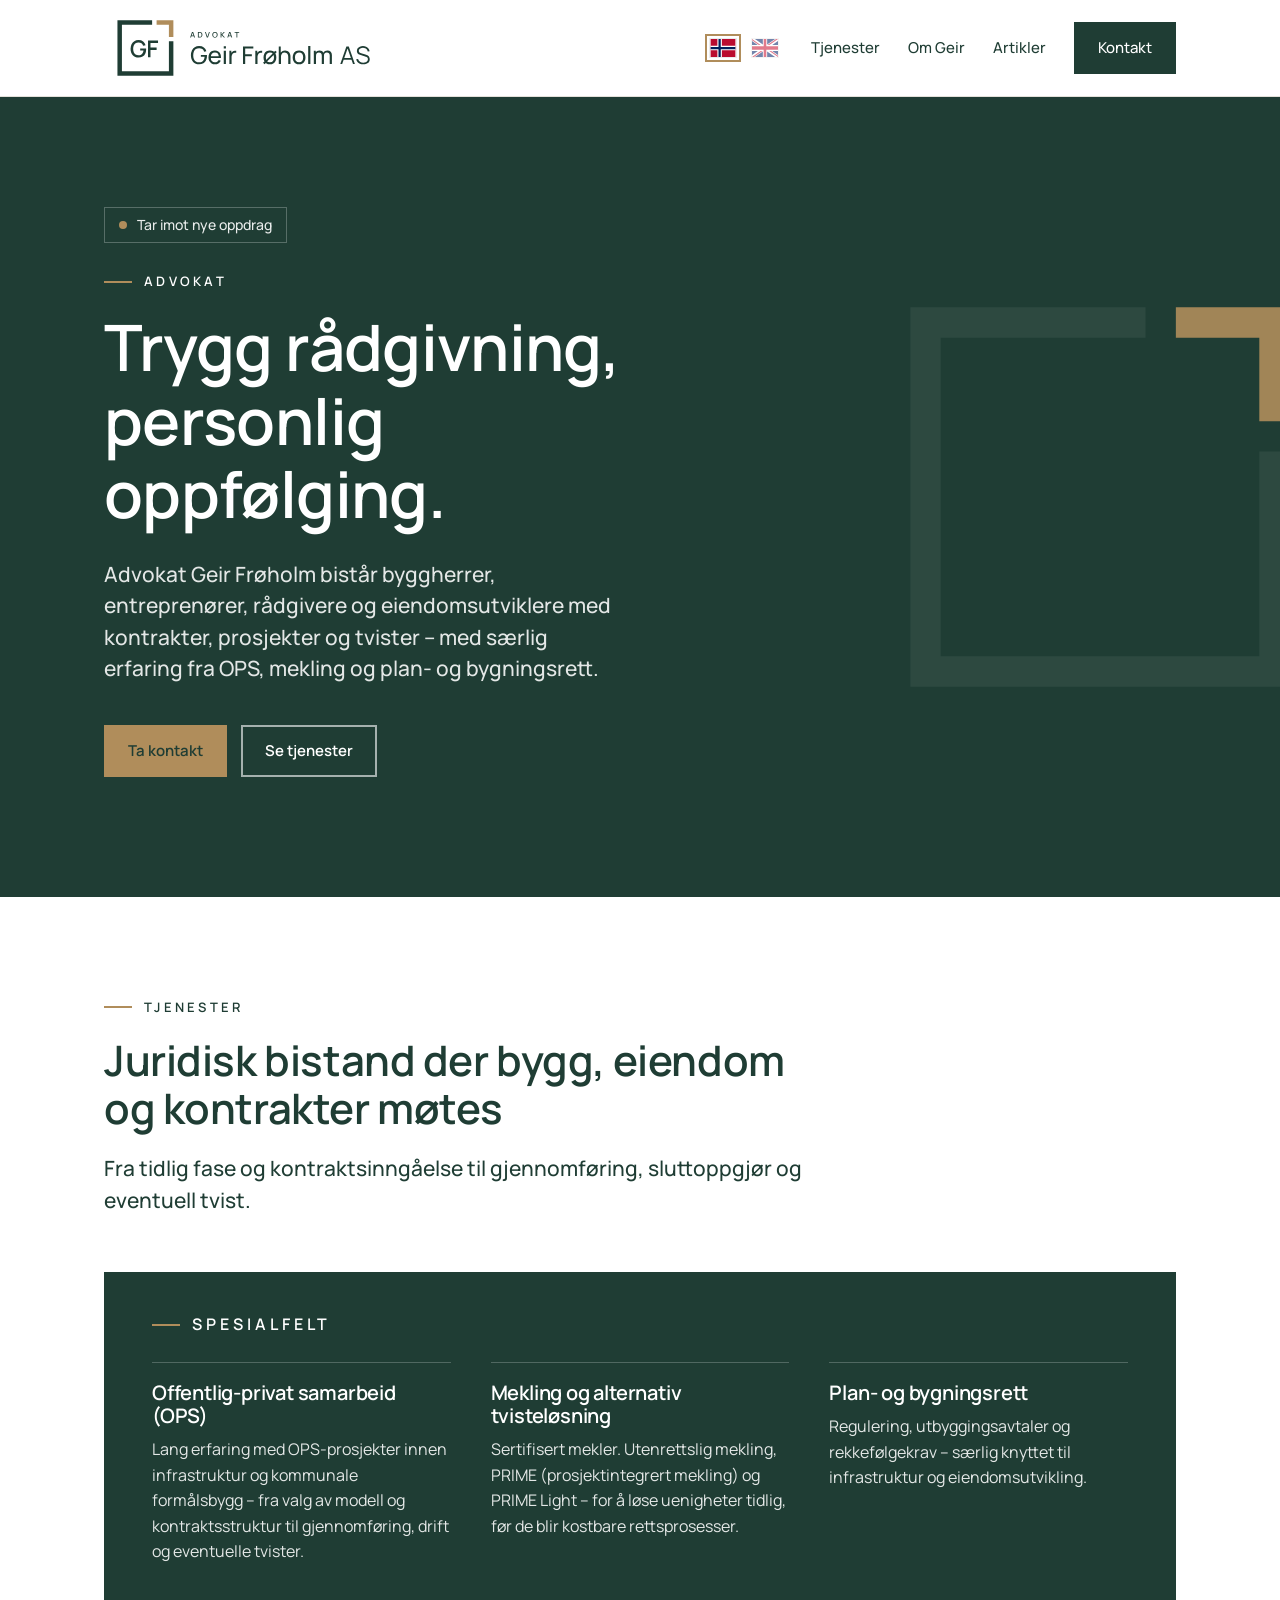
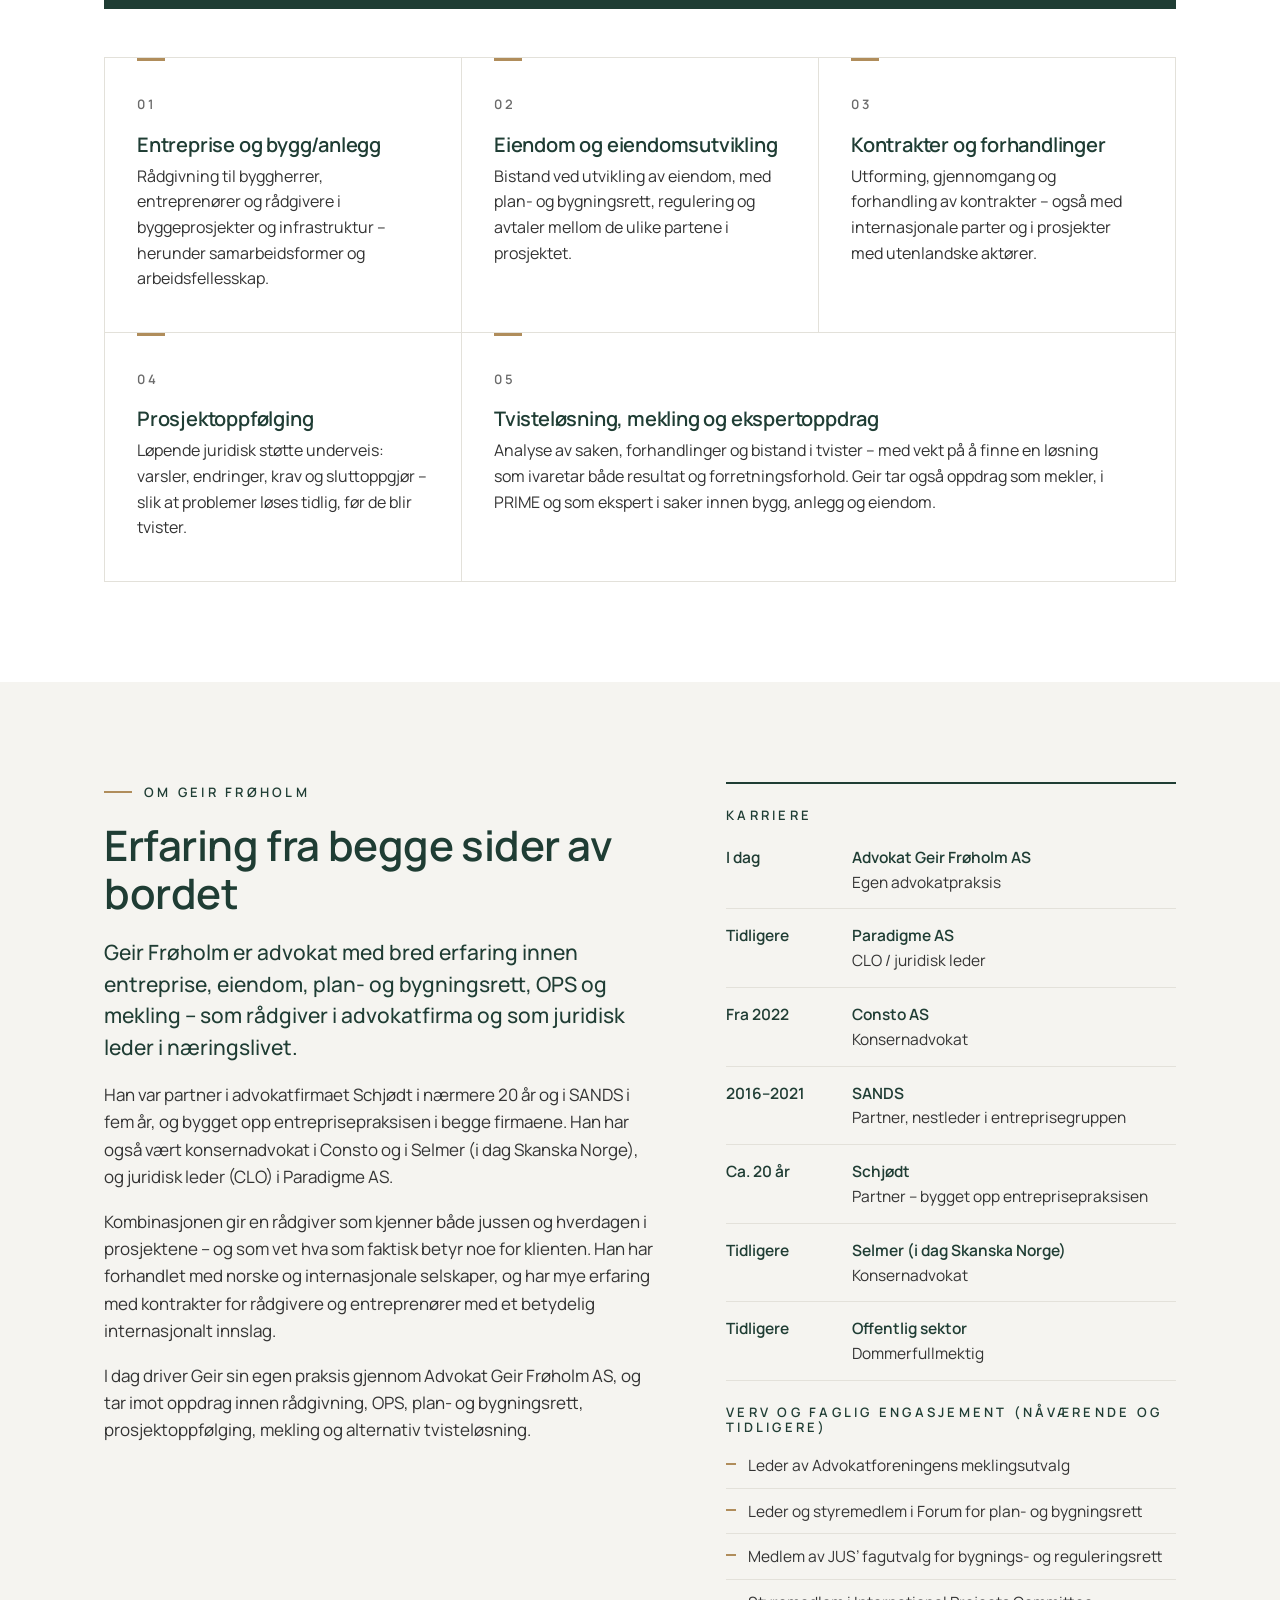
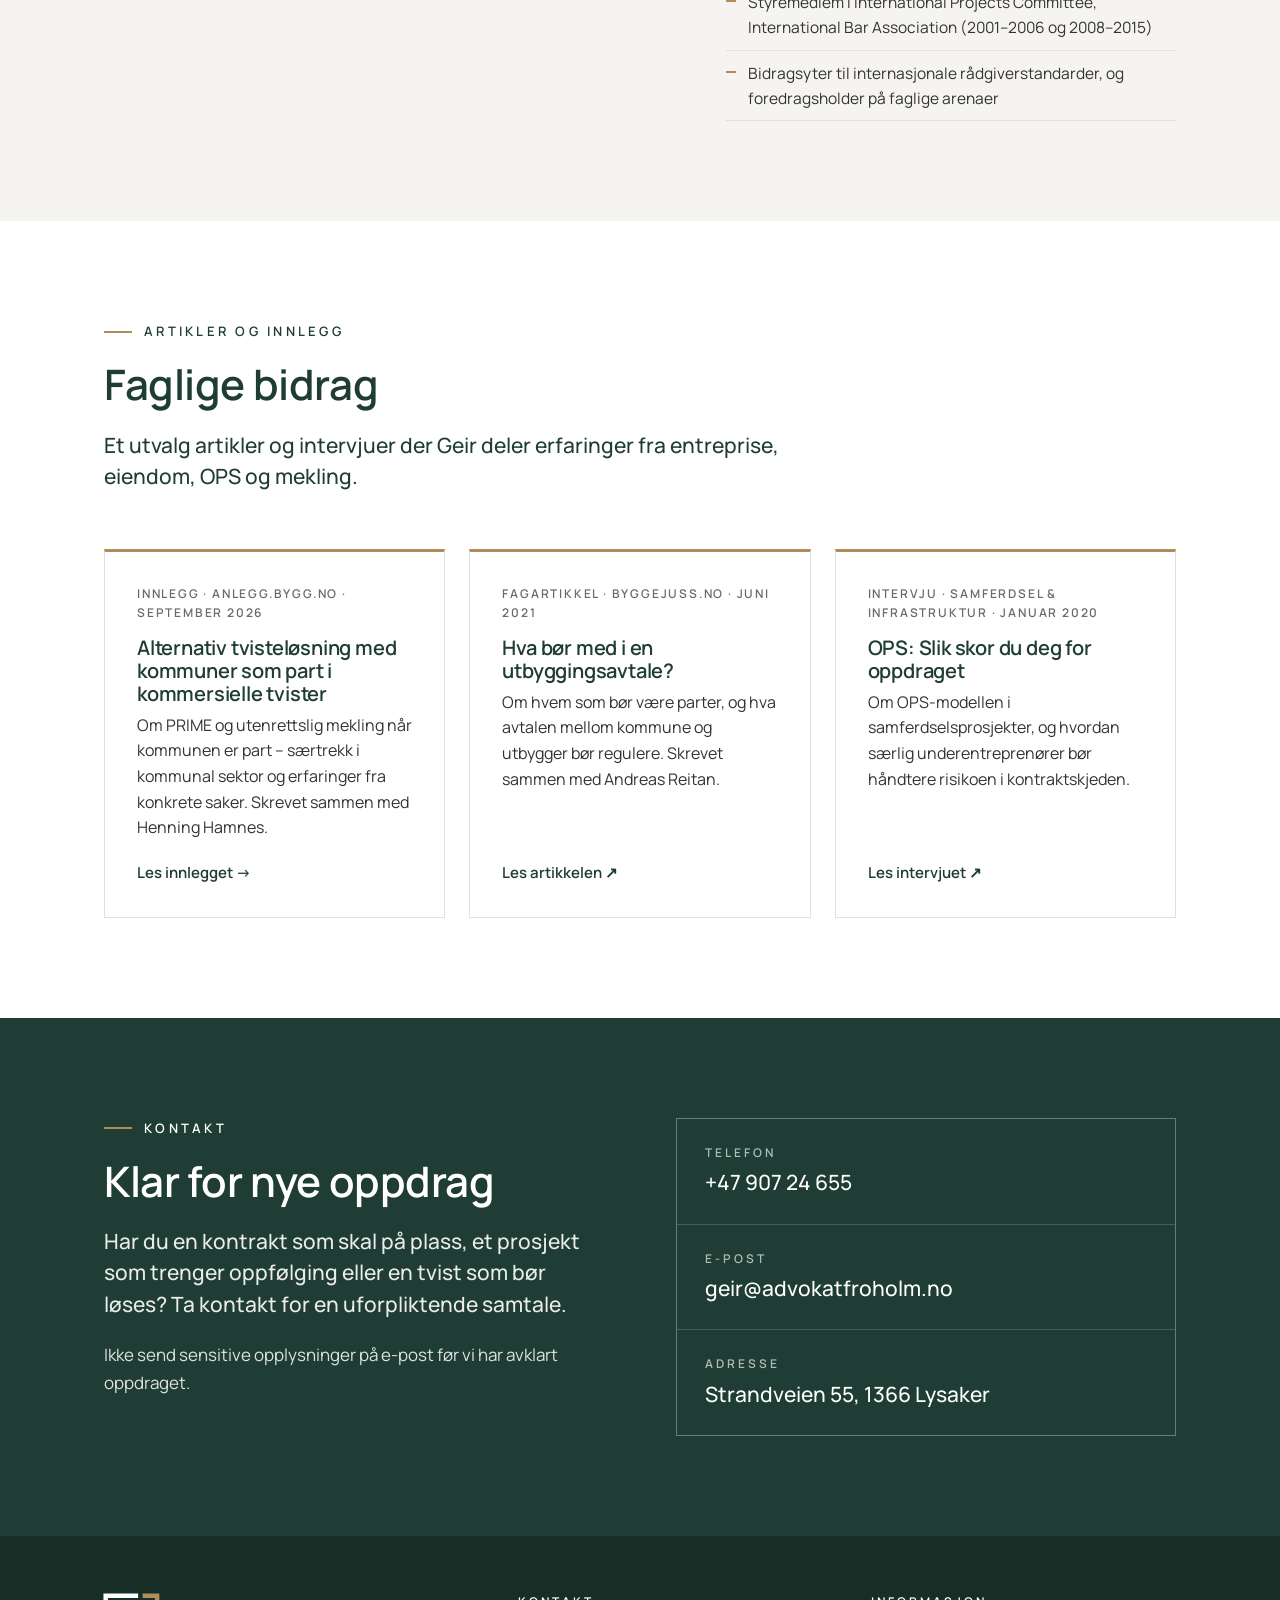
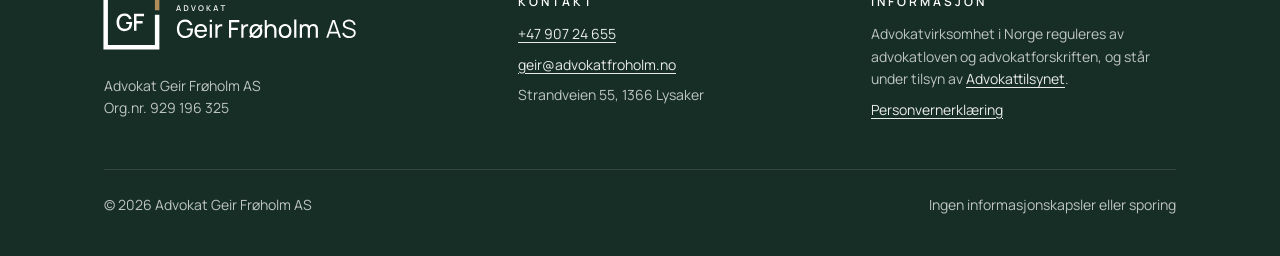
==== index.html @ cd41a843 "Forside: slå sammen tjeneste 05 og 06, bedre kontrast på grå småtekst - 05 Tvisteløsning + 06 Meklin" ====
<!doctype html>
<html lang="nb">
<head>
<meta charset="utf-8">
<meta name="viewport" content="width=device-width, initial-scale=1">
<title>Advokat Geir Frøholm AS – entreprise, eiendom og kontraktsrett</title>
<meta name="description" content="Advokat Geir Frøholm bistår byggherrer, entreprenører, rådgivere og eiendomsutviklere med kontrakter, offentlig-privat samarbeid (OPS), plan- og bygningsrett, prosjektoppfølging, mekling og alternativ tvisteløsning.">
<link rel="canonical" href="https://advokatfroholm.no/">
<meta property="og:type" content="website">
<meta property="og:title" content="Advokat Geir Frøholm AS">
<meta property="og:description" content="Trygg rådgivning, personlig oppfølging. Entreprise, eiendom og kontraktsrett.">
<meta property="og:url" content="https://advokatfroholm.no/">
<meta property="og:image" content="https://advokatfroholm.no/assets/og-image.png">
<meta property="og:locale" content="nb_NO">
<meta name="theme-color" content="#1F3D34">
<link rel="icon" href="/favicon.ico" sizes="any">
<link rel="icon" href="/favicon.svg" type="image/svg+xml">
<link rel="apple-touch-icon" href="/apple-touch-icon.png">
<link rel="preload" href="/assets/manrope.woff2" as="font" type="font/woff2" crossorigin>
<link rel="alternate" hreflang="nb" href="https://advokatfroholm.no/">
<link rel="alternate" hreflang="en" href="https://advokatfroholm.no/en/">
<link rel="alternate" hreflang="x-default" href="https://advokatfroholm.no/">
<link rel="stylesheet" href="/assets/style.css">
<script type="application/ld+json">
{
  "@context": "https://schema.org",
  "@type": "LegalService",
  "name": "Advokat Geir Frøholm AS",
  "url": "https://advokatfroholm.no/",
  "logo": "https://advokatfroholm.no/assets/icon-512.png",
  "image": "https://advokatfroholm.no/assets/og-image.png",
  "telephone": "+47 907 24 655",
  "email": "geir@advokatfroholm.no",
  "taxID": "929196325",
  "address": {
    "@type": "PostalAddress",
    "streetAddress": "Strandveien 55",
    "postalCode": "1366",
    "addressLocality": "Lysaker",
    "addressCountry": "NO"
  },
  "founder": { "@type": "Person", "name": "Geir Frøholm", "jobTitle": "Advokat" },
  "knowsAbout": ["Offentlig-privat samarbeid (OPS)", "Entrepriserett", "Eiendomsrett", "Kontraktsrett", "Plan- og bygningsrett", "Mekling", "Alternativ tvisteløsning", "Tvisteløsning"]
}
</script>
</head>
<body>

<header class="topp">
  <div class="wrap">
    <a class="logo" href="/" aria-label="Advokat Geir Frøholm AS – til forsiden"><img class="hel" src="/assets/logo-farge.svg" alt="Advokat Geir Frøholm AS" width="500" height="148"><img class="symbol" src="/assets/symbol-farge.svg" alt="Advokat Geir Frøholm AS" width="116" height="116">
    </a>
    <nav class="meny" aria-label="Hovedmeny">
      <div class="sprak" role="group" aria-label="Språk / Language"><a href="/" hreflang="nb" lang="nb" title="Norsk" aria-label="Norsk" aria-current="true"><svg viewBox="0 0 22 16" aria-hidden="true"><rect width="22" height="16" fill="#BA0C2F"/><path d="M6 0h4v16H6zM0 6h22v4H0z" fill="#fff"/><path d="M7 0h2v16H7zM0 7h22v2H0z" fill="#00205B"/></svg></a><a href="/en/" hreflang="en" lang="en" title="English" aria-label="English"><svg viewBox="0 0 60 30" aria-hidden="true" preserveAspectRatio="none"><clipPath id="uk-t"><path d="M30 15h30v15zv15H0zH0V0zV0h30z"/></clipPath><path d="M0 0v30h60V0z" fill="#012169"/><path d="M0 0l60 30m0-30L0 30" stroke="#fff" stroke-width="6"/><path d="M0 0l60 30m0-30L0 30" clip-path="url(#uk-t)" stroke="#C8102E" stroke-width="4"/><path d="M30 0v30M0 15h60" stroke="#fff" stroke-width="10"/><path d="M30 0v30M0 15h60" stroke="#C8102E" stroke-width="6"/></svg></a></div>
      <a href="#tjenester">Tjenester</a>
      <a href="#om">Om Geir</a>
      <a href="#artikler">Artikler</a>
      <a class="knapp" href="#kontakt">Kontakt</a>
    </nav>
  </div>
</header>

<main>

<section class="hero">
  <svg class="hero-hjorne" viewBox="-8 -8 116 116" aria-hidden="true">
    <path d="M0 0H62V8H8V92H92V38H100V100H0Z" fill="#FFFFFF" fill-opacity=".07"/>
    <path d="M70 0H100V30H92V8H70Z" fill="#B08D5B"/>
  </svg>
  <div class="wrap">
    <span class="status"><i></i>Tar imot nye oppdrag</span>
    <p class="etikett">Advokat</p>
    <h1>Trygg rådgivning, personlig oppfølging.</h1>
    <p class="ingress">Advokat Geir Frøholm bistår byggherrer, entreprenører, rådgivere og eiendomsutviklere med kontrakter, prosjekter og tvister – med særlig erfaring fra OPS, mekling og plan- og bygningsrett.</p>
    <div class="knapper">
      <a class="knapp messing" href="#kontakt">Ta kontakt</a>
      <a class="knapp lys" href="#tjenester">Se tjenester</a>
    </div>
  </div>
</section>

<section id="tjenester">
  <div class="wrap">
    <div class="hode">
      <p class="etikett">Tjenester</p>
      <h2>Juridisk bistand der bygg, eiendom og kontrakter møtes</h2>
      <p class="ingress">Fra tidlig fase og kontraktsinngåelse til gjennomføring, sluttoppgjør og eventuell tvist.</p>
    </div>
    <div class="spesial">
      <p class="etikett">Spesialfelt</p>
      <div class="spesial-grid">
        <div>
          <h3>Offentlig-privat samarbeid (OPS)</h3>
          <p>Lang erfaring med OPS-prosjekter innen infrastruktur og kommunale formålsbygg – fra valg av modell og kontraktsstruktur til gjennomføring, drift og eventuelle tvister.</p>
        </div>
        <div>
          <h3>Mekling og alternativ tvisteløsning</h3>
          <p>Sertifisert mekler. Utenrettslig mekling, PRIME (prosjektintegrert mekling) og PRIME Light – for å løse uenigheter tidlig, før de blir kostbare rettsprosesser.</p>
        </div>
        <div>
          <h3>Plan- og bygningsrett</h3>
          <p>Regulering, utbyggingsavtaler og rekkefølgekrav – særlig knyttet til infrastruktur og eiendomsutvikling.</p>
        </div>
      </div>
    </div>
    <div class="tjenester">
      <article class="tjeneste">
        <span class="nr">01</span>
        <h3>Entreprise og bygg/anlegg</h3>
        <p>Rådgivning til byggherrer, entreprenører og rådgivere i byggeprosjekter og infrastruktur – herunder samarbeidsformer og arbeidsfellesskap.</p>
      </article>
      <article class="tjeneste">
        <span class="nr">02</span>
        <h3>Eiendom og eiendomsutvikling</h3>
        <p>Bistand ved utvikling av eiendom, med plan- og bygningsrett, regulering og avtaler mellom de ulike partene i prosjektet.</p>
      </article>
      <article class="tjeneste">
        <span class="nr">03</span>
        <h3>Kontrakter og forhandlinger</h3>
        <p>Utforming, gjennomgang og forhandling av kontrakter – også med internasjonale parter og i prosjekter med utenlandske aktører.</p>
      </article>
      <article class="tjeneste">
        <span class="nr">04</span>
        <h3>Prosjektoppfølging</h3>
        <p>Løpende juridisk støtte underveis: varsler, endringer, krav og sluttoppgjør – slik at problemer løses tidlig, før de blir tvister.</p>
      </article>
      <article class="tjeneste">
        <span class="nr">05</span>
        <h3>Tvisteløsning, mekling og ekspertoppdrag</h3>
        <p>Analyse av saken, forhandlinger og bistand i tvister – med vekt på å finne en løsning som ivaretar både resultat og forretningsforhold. Geir tar også oppdrag som mekler, i PRIME og som ekspert i saker innen bygg, anlegg og eiendom.</p>
      </article>
    </div>
  </div>
</section>

<section id="om" class="lys-bg">
  <div class="wrap om">
    <div>
      <p class="etikett">Om Geir Frøholm</p>
      <h2>Erfaring fra begge sider av bordet</h2>
      <p class="ingress">Geir Frøholm er advokat med bred erfaring innen entreprise, eiendom, plan- og bygningsrett, OPS og mekling – som rådgiver i advokatfirma og som juridisk leder i næringslivet.</p>
      <p>Han var partner i advokatfirmaet Schjødt i nærmere 20 år og i SANDS i fem år, og bygget opp entreprisepraksisen i begge firmaene. Han har også vært konsernadvokat i Consto og i Selmer (i dag Skanska Norge), og juridisk leder (CLO) i Paradigme AS.</p>
      <p>Kombinasjonen gir en rådgiver som kjenner både jussen og hverdagen i prosjektene – og som vet hva som faktisk betyr noe for klienten. Han har forhandlet med norske og internasjonale selskaper, og har mye erfaring med kontrakter for rådgivere og entreprenører med et betydelig internasjonalt innslag.</p>
      <p>I dag driver Geir sin egen praksis gjennom Advokat Geir Frøholm AS, og tar imot oppdrag innen rådgivning, OPS, plan- og bygningsrett, prosjektoppfølging, mekling og alternativ tvisteløsning.</p>
    </div>
    <aside class="fakta" aria-label="Karriere og verv">
      <h3>Karriere</h3>
      <ul class="tidslinje">
        <li><span class="aar">I dag</span><span><b>Advokat Geir Frøholm AS</b>Egen advokatpraksis</span></li>
        <li><span class="aar">Tidligere</span><span><b>Paradigme AS</b>CLO / juridisk leder</span></li>
        <li><span class="aar">Fra 2022</span><span><b>Consto AS</b>Konsernadvokat</span></li>
        <li><span class="aar">2016–2021</span><span><b>SANDS</b>Partner, nestleder i entreprisegruppen</span></li>
        <li><span class="aar">Ca. 20 år</span><span><b>Schjødt</b>Partner – bygget opp entreprisepraksisen</span></li>
        <li><span class="aar">Tidligere</span><span><b>Selmer (i dag Skanska Norge)</b>Konsernadvokat</span></li>
        <li><span class="aar">Tidligere</span><span><b>Offentlig sektor</b>Dommerfullmektig</span></li>
      </ul>
      <h3>Verv og faglig engasjement (nåværende og tidligere)</h3>
      <ul class="verv">
        <li>Leder av Advokatforeningens meklingsutvalg</li>
        <li>Leder og styremedlem i Forum for plan- og bygningsrett</li>
        <li>Medlem av JUS’ fagutvalg for bygnings- og reguleringsrett</li>
        <li>Styremedlem i International Projects Committee, International Bar Association (2001–2006 og 2008–2015)</li>
        <li>Bidragsyter til internasjonale rådgiverstandarder, og foredragsholder på faglige arenaer</li>
      </ul>
    </aside>
  </div>
</section>


<section id="artikler">
  <div class="wrap">
    <div class="hode">
      <p class="etikett">Artikler og innlegg</p>
      <h2>Faglige bidrag</h2>
      <p class="ingress">Et utvalg artikler og intervjuer der Geir deler erfaringer fra entreprise, eiendom, OPS og mekling.</p>
    </div>
    <div class="artikler">
      <a class="artikkel" href="/artikler/alternativ-tvistelosning-kommuner.html">
        <span class="meta">Innlegg · anlegg.bygg.no · September 2026</span>
        <h3>Alternativ tvisteløsning med kommuner som part i kommersielle tvister</h3>
        <p>Om PRIME og utenrettslig mekling når kommunen er part – særtrekk i kommunal sektor og erfaringer fra konkrete saker. Skrevet sammen med Henning Hamnes.</p>
        <span class="les">Les innlegget →</span>
      </a>
      <a class="artikkel" href="https://byggejuss.no/hva-bor-med-i-en-utbyggingsavtale/" target="_blank" rel="noopener">
        <span class="meta">Fagartikkel · byggejuss.no · Juni 2021</span>
        <h3>Hva bør med i en utbyggingsavtale?</h3>
        <p>Om hvem som bør være parter, og hva avtalen mellom kommune og utbygger bør regulere. Skrevet sammen med Andreas Reitan.</p>
        <span class="les">Les artikkelen ↗</span>
      </a>
      <a class="artikkel" href="https://www.samferdselinfra.no/ops-slik-skor-du-deg-for-oppdraget/" target="_blank" rel="noopener">
        <span class="meta">Intervju · Samferdsel &amp; Infrastruktur · Januar 2020</span>
        <h3>OPS: Slik skor du deg for oppdraget</h3>
        <p>Om OPS-modellen i samferdselsprosjekter, og hvordan særlig underentreprenører bør håndtere risikoen i kontraktskjeden.</p>
        <span class="les">Les intervjuet ↗</span>
      </a>
    </div>
  </div>
</section>

<section id="kontakt" class="kontakt">
  <div class="wrap kontakt-grid">
    <div>
      <p class="etikett">Kontakt</p>
      <h2>Klar for nye oppdrag</h2>
      <p class="ingress" style="color:rgba(255,255,255,.9)">Har du en kontrakt som skal på plass, et prosjekt som trenger oppfølging eller en tvist som bør løses? Ta kontakt for en uforpliktende samtale.</p>
      <p>Ikke send sensitive opplysninger på e-post før vi har avklart oppdraget.</p>
    </div>
    <div class="kanaler">
      <a class="kanal" href="tel:+4790724655"><small>Telefon</small><span>+47 907 24 655</span></a>
      <a class="kanal" href="mailto:geir@advokatfroholm.no"><small>E-post</small><span>geir@advokatfroholm.no</span></a>
      <div class="kanal"><small>Adresse</small><span>Strandveien 55, 1366 Lysaker</span></div>
    </div>
  </div>
</section>

</main>

<footer class="bunn">
  <div class="wrap">
    <div class="bunn-grid">
      <div>
        <img src="/assets/logo-negativ.svg" alt="Advokat Geir Frøholm AS" width="500" height="148">
        <p>Advokat Geir Frøholm AS<br>Org.nr. 929 196 325</p>
      </div>
      <div>
        <h4>Kontakt</h4>
        <p><a href="tel:+4790724655">+47 907 24 655</a></p>
        <p><a href="mailto:geir@advokatfroholm.no">geir@advokatfroholm.no</a></p>
        <p>Strandveien 55, 1366 Lysaker</p>
      </div>
      <div>
        <h4>Informasjon</h4>
        <p>Advokatvirksomhet i Norge reguleres av advokatloven og advokatforskriften, og står under tilsyn av <a href="https://tilsynet.no" rel="noopener">Advokattilsynet</a>.</p>
        <p><a href="/personvern.html">Personvernerklæring</a></p>
      </div>
    </div>
    <div class="smaa">
      <span>© <span id="aar">2026</span> Advokat Geir Frøholm AS</span>
      <span>Ingen informasjonskapsler eller sporing</span>
    </div>
  </div>
</footer>

<script>document.getElementById("aar").textContent = new Date().getFullYear();</script>
</body>
</html>
---- assets/style.css ----
@font-face {
  font-family: "Manrope";
  src: url("manrope.woff2") format("woff2");
  font-weight: 200 800;
  font-display: swap;
}

:root {
  --gronn: #1F3D34;
  --gronn-2: #2A5145;
  --messing: #B08D5B;
  --grafitt: #333333;
  --hvit: #FFFFFF;
  --lys: #F5F4F0;
  --linje: #E3E1DA;
  --maks: 1120px;
}

*, *::before, *::after { box-sizing: border-box; }
html { scroll-behavior: smooth; -webkit-text-size-adjust: 100%; }
body {
  margin: 0;
  font-family: "Manrope", Arial, sans-serif;
  font-weight: 400;
  font-size: 17px;
  line-height: 1.6;
  color: var(--grafitt);
  background: var(--hvit);
}
img, svg { max-width: 100%; display: block; }
a { color: var(--gronn); text-underline-offset: 3px; }
a:hover { color: var(--gronn-2); }
:focus-visible { outline: 2px solid var(--messing); outline-offset: 3px; }

.wrap { max-width: var(--maks); margin: 0 auto; padding: 0 24px; }

.etikett {
  font-weight: 600;
  display: flex;
  font-size: 13px;
  letter-spacing: .25em;
  text-transform: uppercase;
  color: var(--gronn);
  align-items: center;
  gap: 12px;
  margin: 0 0 18px;
}
.etikett::before {
  content: "";
  width: 28px; height: 2px;
  background: var(--messing);
}

h1, h2, h3 { color: var(--gronn); font-weight: 600; line-height: 1.15; margin: 0; letter-spacing: -.01em; }
h1 { font-size: clamp(38px, 6vw, 64px); }
h2 { font-size: clamp(30px, 4vw, 42px); margin-bottom: 20px; }
h3 { font-size: 20px; margin-bottom: 8px; }
.ingress { font-weight: 500; font-size: clamp(18px, 2vw, 21px); line-height: 1.5; color: var(--gronn); }

/* Topp */
.topp {
  position: sticky; top: 0; z-index: 10;
  background: rgba(255,255,255,.96);
  backdrop-filter: saturate(1.2) blur(6px);
  border-bottom: 1px solid var(--linje);
}
.topp .wrap { display: flex; align-items: center; justify-content: space-between; height: 96px; gap: 24px; }
.topp .logo img { width: 280px; height: auto; }
.topp .logo .symbol { display: none; }
.meny { display: flex; gap: 28px; align-items: center; }
.meny a { text-decoration: none; font-weight: 500; font-size: 15px; color: var(--gronn); }
.meny a:hover { color: var(--messing); }
.knapp {
  display: inline-block;
  background: var(--gronn); color: var(--hvit) !important;
  text-decoration: none; font-weight: 600; font-size: 15px;
  padding: 12px 22px; border: 2px solid var(--gronn);
  transition: background .15s, color .15s;
}
.knapp:hover { background: var(--gronn-2); border-color: var(--gronn-2); }
.knapp.lys { background: transparent; color: var(--hvit) !important; border-color: rgba(255,255,255,.6); }
.knapp.lys:hover { background: var(--hvit); color: var(--gronn) !important; }
.knapp.messing { background: var(--messing); border-color: var(--messing); color: var(--gronn) !important; }
.knapp.messing:hover { background: #C29F6C; border-color: #C29F6C; }

/* Hero */
.hero { background: var(--gronn); color: var(--hvit); padding: 110px 0 120px; position: relative; overflow: hidden; }
.hero .etikett, .hero h1 { color: var(--hvit); }
.hero h1 { max-width: 14ch; }
.hero .ingress { color: rgba(255,255,255,.88); max-width: 40ch; margin: 28px 0 40px; }
.hero .knapper { display: flex; gap: 14px; flex-wrap: wrap; }
.hero-hjorne {
  position: absolute; right: -40px; top: 50%; transform: translateY(-50%);
  width: min(440px, 42vw); opacity: .9; pointer-events: none;
}
.status {
  display: inline-flex; align-items: center; gap: 10px;
  font-size: 14px; font-weight: 500; color: rgba(255,255,255,.9);
  border: 1px solid rgba(255,255,255,.25); padding: 6px 14px; margin-bottom: 28px;
}
.status i { width: 8px; height: 8px; border-radius: 50%; background: var(--messing); display: block; }

/* Seksjoner */
section { padding: 100px 0; }
.lys-bg { background: var(--lys); }
.hode { max-width: 720px; margin-bottom: 56px; }

.tjenester { display: grid; grid-template-columns: repeat(3, 1fr); gap: 1px; background: var(--linje); border: 1px solid var(--linje); }
.tjeneste { background: var(--hvit); padding: 36px 32px 40px; position: relative; }
.tjeneste::before { content: ""; position: absolute; top: 0; left: 32px; width: 28px; height: 3px; background: var(--messing); }
.tjeneste .nr { font-size: 13px; font-weight: 600; letter-spacing: .2em; color: #6B6B6B; margin-bottom: 18px; display: block; }
.tjeneste p { margin: 0; font-size: 16px; }
/* Fem kort: det siste fyller resten av raden (3 og 2 kolonner) */
.tjeneste:last-child:nth-child(5) { grid-column: span 2; }
.tjeneste:last-child:nth-child(5) p { max-width: 62ch; }

.om { display: grid; grid-template-columns: 1.1fr .9fr; gap: 72px; align-items: start; }
.om p { margin: 0 0 18px; }
.fakta { border-top: 2px solid var(--gronn); }
.fakta h3 { font-size: 13px; letter-spacing: .25em; text-transform: uppercase; margin: 24px 0 8px; }
.tidslinje { list-style: none; margin: 0; padding: 0; }
.tidslinje li { display: grid; grid-template-columns: 110px 1fr; gap: 16px; padding: 14px 0; border-bottom: 1px solid var(--linje); font-size: 15.5px; }
.tidslinje .aar { font-weight: 600; color: var(--gronn); }
.tidslinje b { font-weight: 600; color: var(--gronn); display: block; }
.verv { list-style: none; padding: 0; margin: 0; }
.verv li { padding: 10px 0 10px 22px; border-bottom: 1px solid var(--linje); position: relative; font-size: 15.5px; }
.verv li::before { content: ""; position: absolute; left: 0; top: 20px; width: 10px; height: 2px; background: var(--messing); }

.hvordan { display: grid; grid-template-columns: repeat(3, 1fr); gap: 40px; }
.steg .tall { font-size: 44px; font-weight: 600; color: var(--messing); line-height: 1; margin-bottom: 16px; display: block; }
.steg p { margin: 0; }

/* Kontakt */
.kontakt { background: var(--gronn); color: var(--hvit); }
.kontakt h2, .kontakt .etikett { color: var(--hvit); }
.kontakt-grid { display: grid; grid-template-columns: 1fr 1fr; gap: 72px; align-items: start; }
.kontakt p { color: rgba(255,255,255,.85); }
.kanaler { display: grid; gap: 1px; background: rgba(255,255,255,.18); border: 1px solid rgba(255,255,255,.18); }
.kanal { background: var(--gronn); padding: 24px 28px; display: block; text-decoration: none; color: var(--hvit); }
a.kanal:hover { background: var(--gronn-2); color: var(--hvit); }
.kanal small { display: block; font-size: 12px; letter-spacing: .25em; text-transform: uppercase; color: rgba(255,255,255,.65); font-weight: 600; margin-bottom: 4px; }
.kanal span { font-size: 21px; font-weight: 500; overflow-wrap: anywhere; }

/* Bunn */
.bunn { background: #172E27; color: rgba(255,255,255,.72); padding: 56px 0 40px; font-size: 14px; }
.bunn-grid { display: grid; grid-template-columns: 1.2fr 1fr 1fr; gap: 48px; }
.bunn img { width: 280px; height: auto; margin: -12px 0 12px -14px; }
.bunn h4 { color: var(--hvit); font-size: 12px; letter-spacing: .25em; text-transform: uppercase; margin: 0 0 12px; font-weight: 600; }
.bunn p { margin: 0 0 8px; }
.bunn a { color: rgba(255,255,255,.9); }
.bunn .smaa { border-top: 1px solid rgba(255,255,255,.12); margin-top: 40px; padding-top: 24px; display: flex; justify-content: space-between; gap: 16px; flex-wrap: wrap; }

/* Tekstside */
.tekstside { padding: 72px 0 100px; }
.tekstside .wrap { max-width: 760px; }
.tekstside h1 { font-size: clamp(34px, 5vw, 48px); margin-bottom: 24px; }
.tekstside h2 { font-size: 24px; margin: 40px 0 12px; }
.tekstside p, .tekstside li { margin: 0 0 12px; }

@media (max-width: 900px) {
  .meny > a:not(.knapp) { display: none; }
  .tjenester { grid-template-columns: 1fr 1fr; }
  .om, .kontakt-grid { grid-template-columns: 1fr; gap: 48px; }
  .hvordan { grid-template-columns: 1fr; gap: 32px; }
  .bunn-grid { grid-template-columns: 1fr 1fr; }
  .hero-hjorne { opacity: .18; right: -80px; width: 360px; }
}
@media (max-width: 600px) {
  body { font-size: 16px; }
  .wrap { padding: 0 16px; }
  .topp .wrap { height: 68px; }
  .topp .logo .hel { display: none; }
  .topp .logo .symbol { display: block; width: 48px; }
  .topp .knapp { padding: 9px 14px; font-size: 14px; }
  section { padding: 72px 0; }
  .hero { padding: 72px 0 80px; }
  .hero-hjorne { display: none; }
  .tjenester { grid-template-columns: 1fr; }
  .tjeneste:last-child:nth-child(5) { grid-column: auto; }
  .tidslinje li { grid-template-columns: 1fr; gap: 2px; }
  .bunn-grid { grid-template-columns: 1fr; gap: 32px; }
}
@media (prefers-reduced-motion: reduce) { html { scroll-behavior: auto; } }

/* Språkvelger */
.sprak { display: flex; gap: 6px; align-items: center; }
.sprak a { display: block; padding: 3px; border: 2px solid transparent; line-height: 0; opacity: .55; transition: opacity .15s, border-color .15s; }
.sprak a:hover { opacity: 1; }
.sprak a[aria-current="true"] { opacity: 1; border-color: var(--messing); }
.sprak svg { width: 26px; height: 18px; display: block; box-shadow: 0 0 0 1px rgba(0,0,0,.08); }
@media (max-width: 600px) { .meny { gap: 12px; } .sprak svg { width: 24px; height: 17px; } }

/* Spesialfelt */
.spesial { background: var(--gronn); color: rgba(255,255,255,.88); padding: 40px 48px 44px; margin-bottom: 48px; }
.spesial .etikett { color: var(--hvit); margin-bottom: 24px; }
.spesial-grid { display: grid; grid-template-columns: repeat(3, 1fr); gap: 40px; }
.spesial-grid > div { min-width: 0; border-top: 1px solid rgba(255,255,255,.22); padding-top: 18px; }
.spesial h3 { color: var(--hvit); font-size: 20px; margin: 0 0 10px; }
.spesial p { margin: 0; font-size: 16px; }
@media (max-width: 900px) { .spesial { padding: 32px 24px 36px; } .spesial-grid { grid-template-columns: 1fr; gap: 24px; } }

/* Artikler */
.artikler { display: grid; grid-template-columns: repeat(3, 1fr); gap: 24px; }
.artikkel { display: flex; flex-direction: column; border: 1px solid var(--linje); border-top: 3px solid var(--messing); padding: 32px; text-decoration: none; color: var(--grafitt); transition: border-color .15s, box-shadow .15s; }
.artikkel:hover { border-color: var(--gronn); border-top-color: var(--messing); box-shadow: 0 8px 24px rgba(31,61,52,.08); color: var(--grafitt); }
.artikkel .meta { font-size: 12px; font-weight: 600; letter-spacing: .15em; text-transform: uppercase; color: #6B6B6B; margin-bottom: 14px; }
.artikkel p { margin: 0 0 20px; font-size: 16px; }
.artikkel .les { margin-top: auto; font-weight: 600; font-size: 15px; color: var(--gronn); }
.artikkel:hover .les { color: var(--messing); }
@media (max-width: 900px) { .artikler { grid-template-columns: 1fr; } }

/* Artikkelside */
.artikkelside { padding-top: 56px; }
.artikkelside .tilbake { margin: 0 0 32px; font-size: 15px; }
.artikkelside .tilbake a { text-decoration: none; font-weight: 500; }
.artikkelside h1 { font-size: clamp(30px, 4.4vw, 44px); line-height: 1.15; margin-bottom: 20px; }
.artikkelside .ingress { margin: 0 0 28px; }
.byline { border-top: 1px solid var(--linje); border-bottom: 1px solid var(--linje); padding: 18px 0; margin-bottom: 40px; font-size: 15.5px; }
.byline p { margin: 0; }
.byline b { color: var(--gronn); font-weight: 600; }
.byline .kilde { margin-top: 6px; color: #6B6B6B; font-size: 14.5px; }
.brodtekst p { margin: 0 0 18px; }
.brodtekst h2 { font-size: 23px; margin: 44px 0 14px; }
.sitat { margin: 36px 0; padding: 4px 0 4px 24px; border-left: 3px solid var(--messing); font-size: clamp(20px, 2.4vw, 24px); font-weight: 500; line-height: 1.4; color: var(--gronn); }
.artikkel-cta { margin-top: 56px; background: var(--lys); padding: 32px; display: flex; gap: 24px; align-items: center; justify-content: space-between; flex-wrap: wrap; }
.artikkel-cta p { margin: 0; max-width: 46ch; color: var(--gronn); font-weight: 500; }
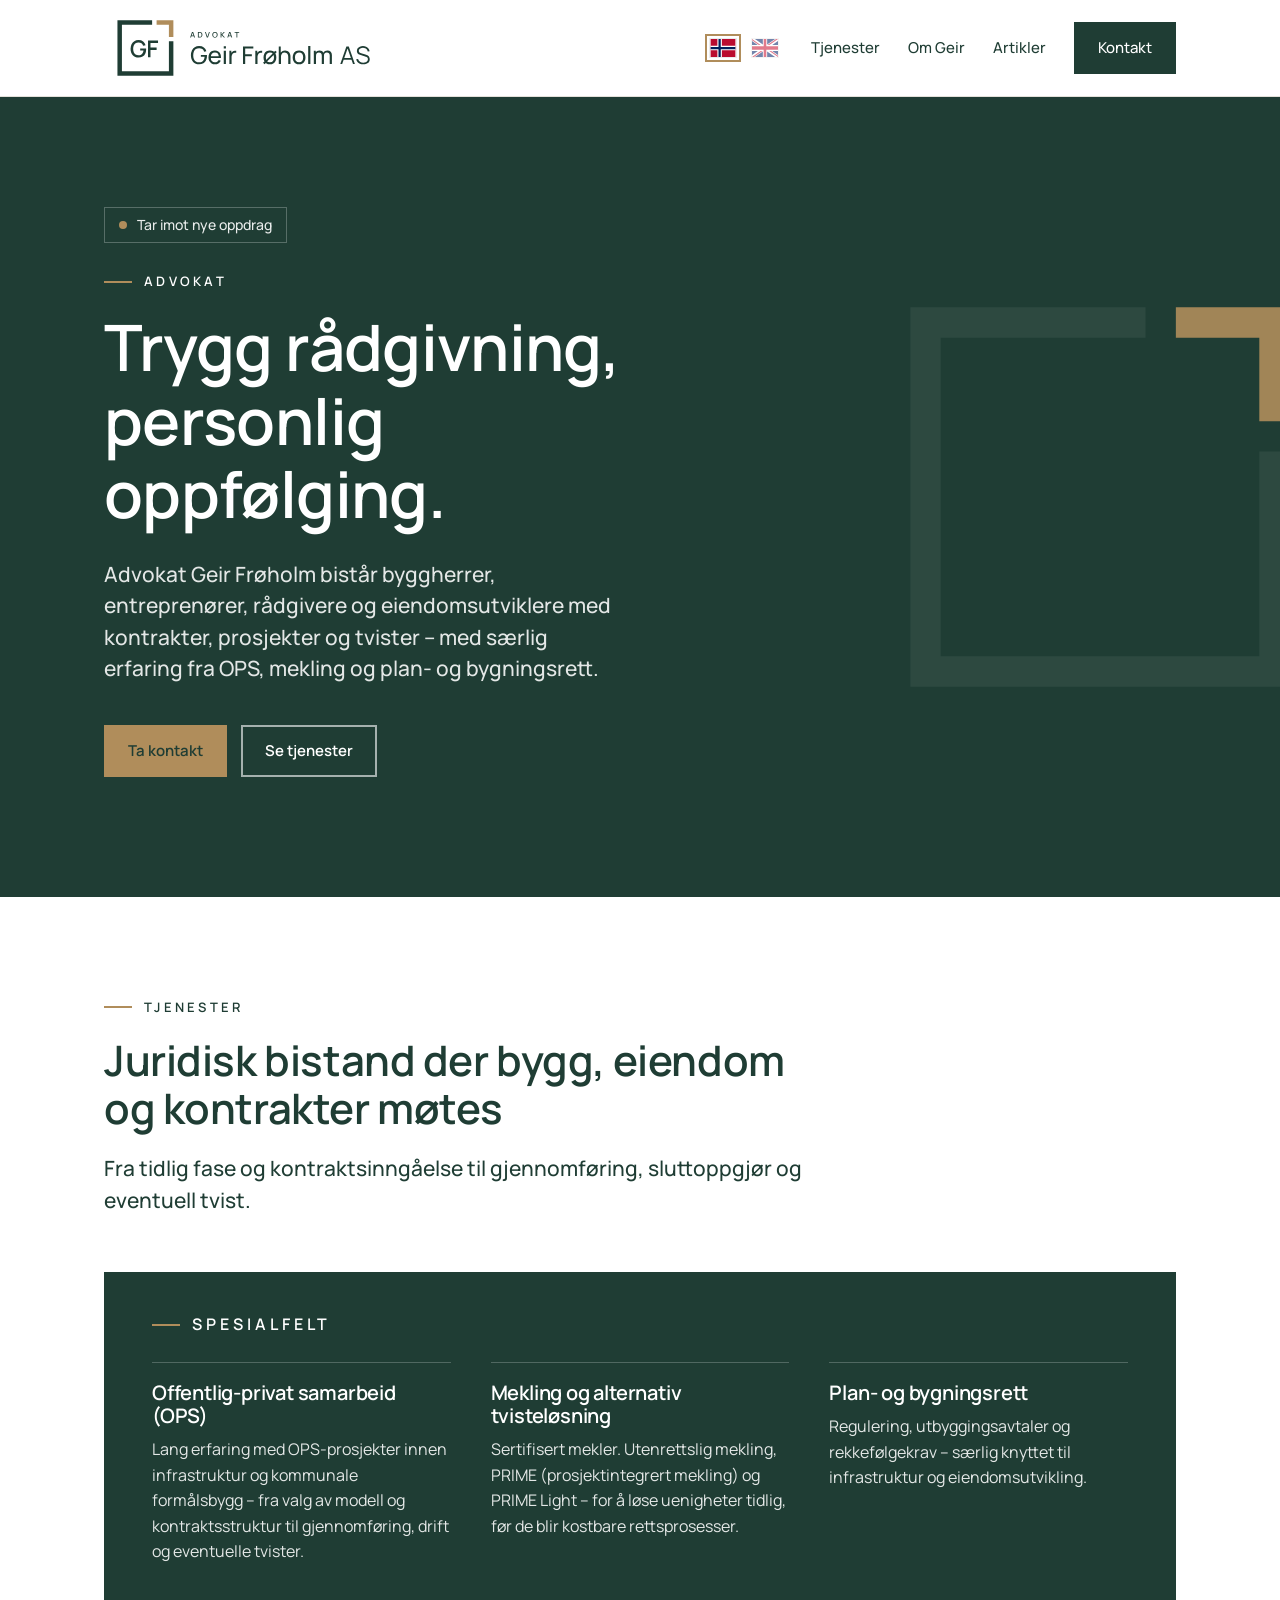
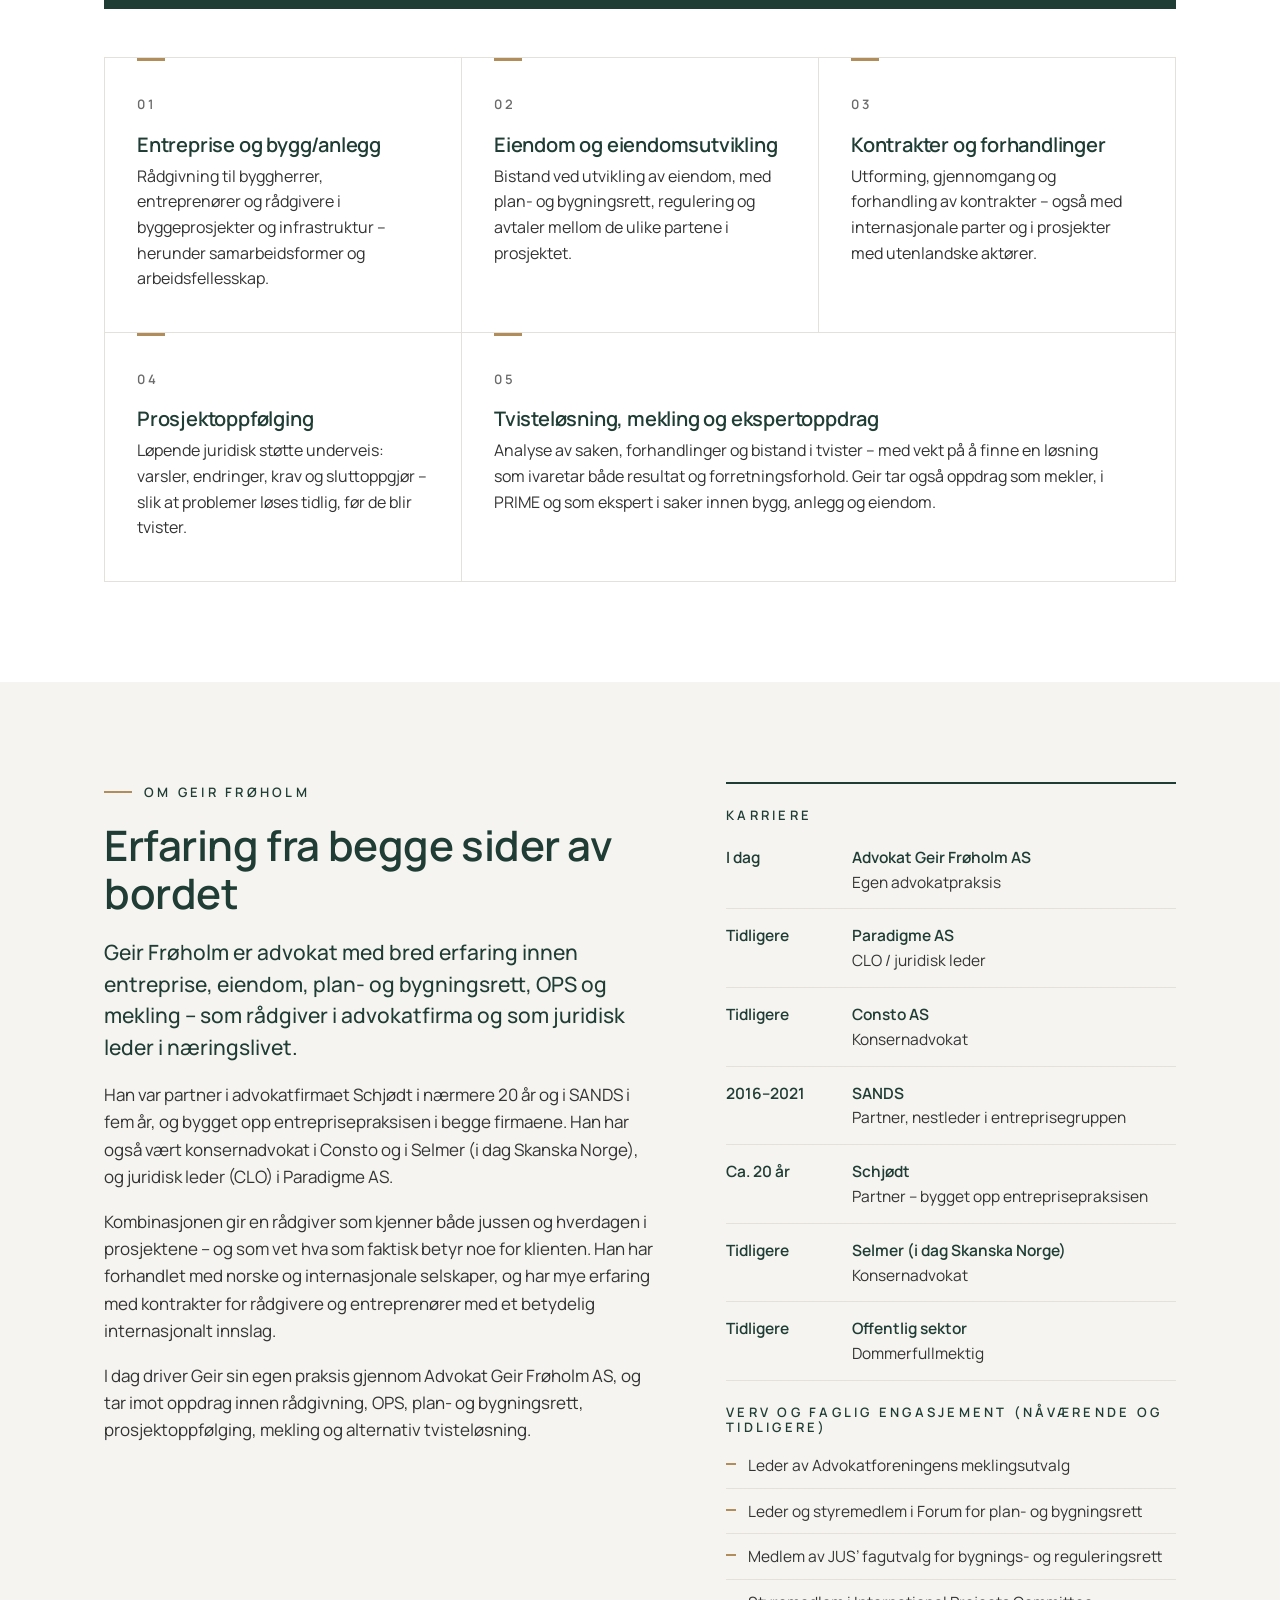
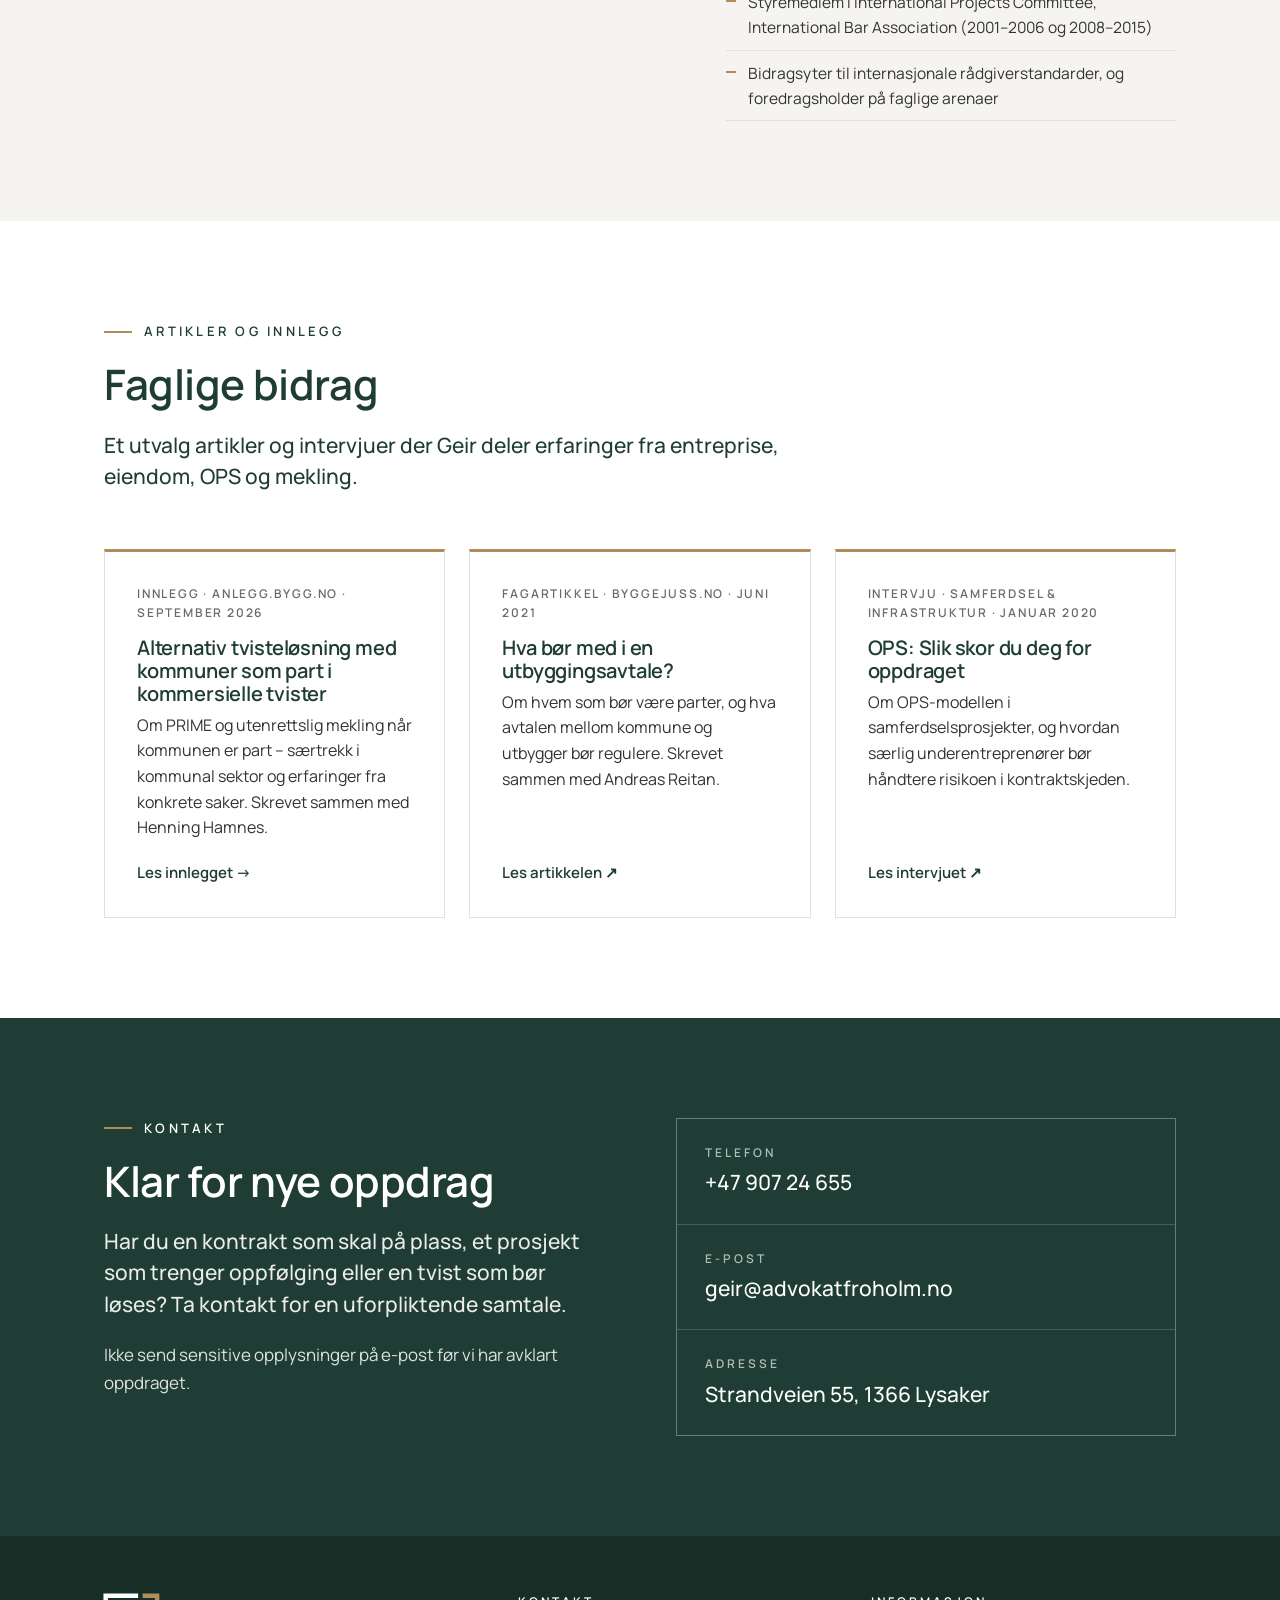
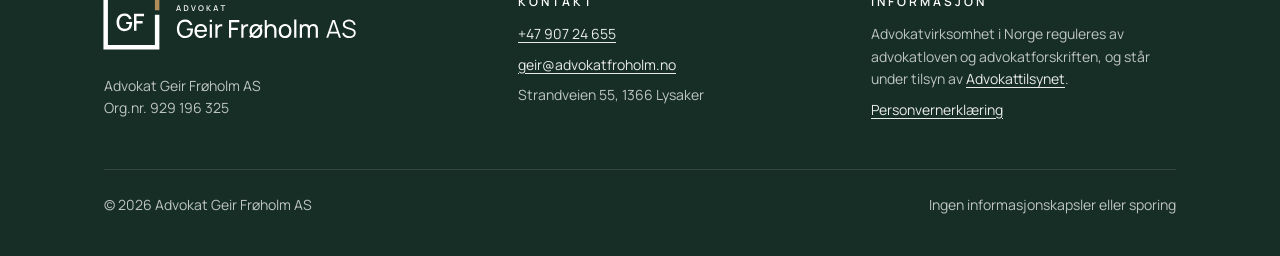
==== commit 678fb6b1: "Karriere: Consto er tidligere arbeidsgiver (ikke «Fra 2022») Co-Authored-By: Claude Fable 5.2 <norep" ====
--- a/index.html
+++ b/index.html
@@ -148,7 +148,7 @@
       <ul class="tidslinje">
         <li><span class="aar">I dag</span><span><b>Advokat Geir Frøholm AS</b>Egen advokatpraksis</span></li>
         <li><span class="aar">Tidligere</span><span><b>Paradigme AS</b>CLO / juridisk leder</span></li>
-        <li><span class="aar">Fra 2022</span><span><b>Consto AS</b>Konsernadvokat</span></li>
+        <li><span class="aar">Tidligere</span><span><b>Consto AS</b>Konsernadvokat</span></li>
         <li><span class="aar">2016–2021</span><span><b>SANDS</b>Partner, nestleder i entreprisegruppen</span></li>
         <li><span class="aar">Ca. 20 år</span><span><b>Schjødt</b>Partner – bygget opp entreprisepraksisen</span></li>
         <li><span class="aar">Tidligere</span><span><b>Selmer (i dag Skanska Norge)</b>Konsernadvokat</span></li>
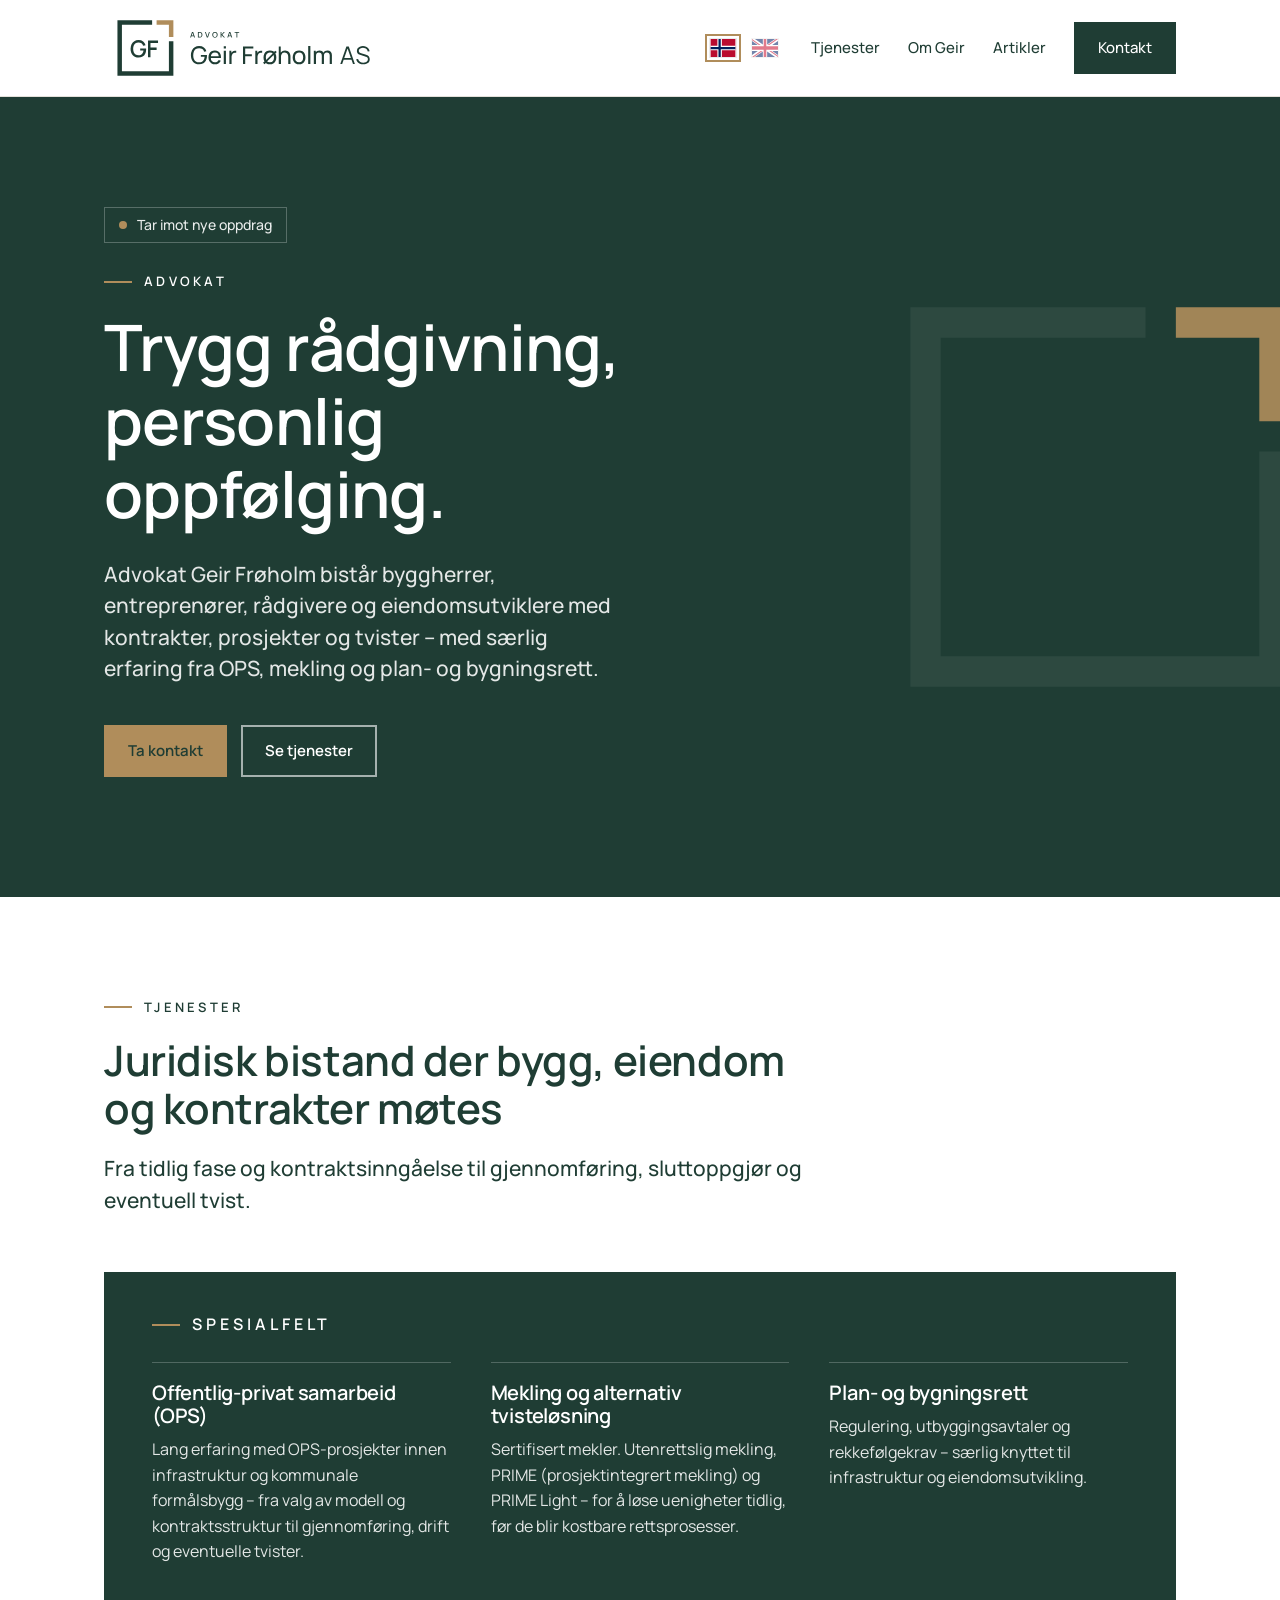
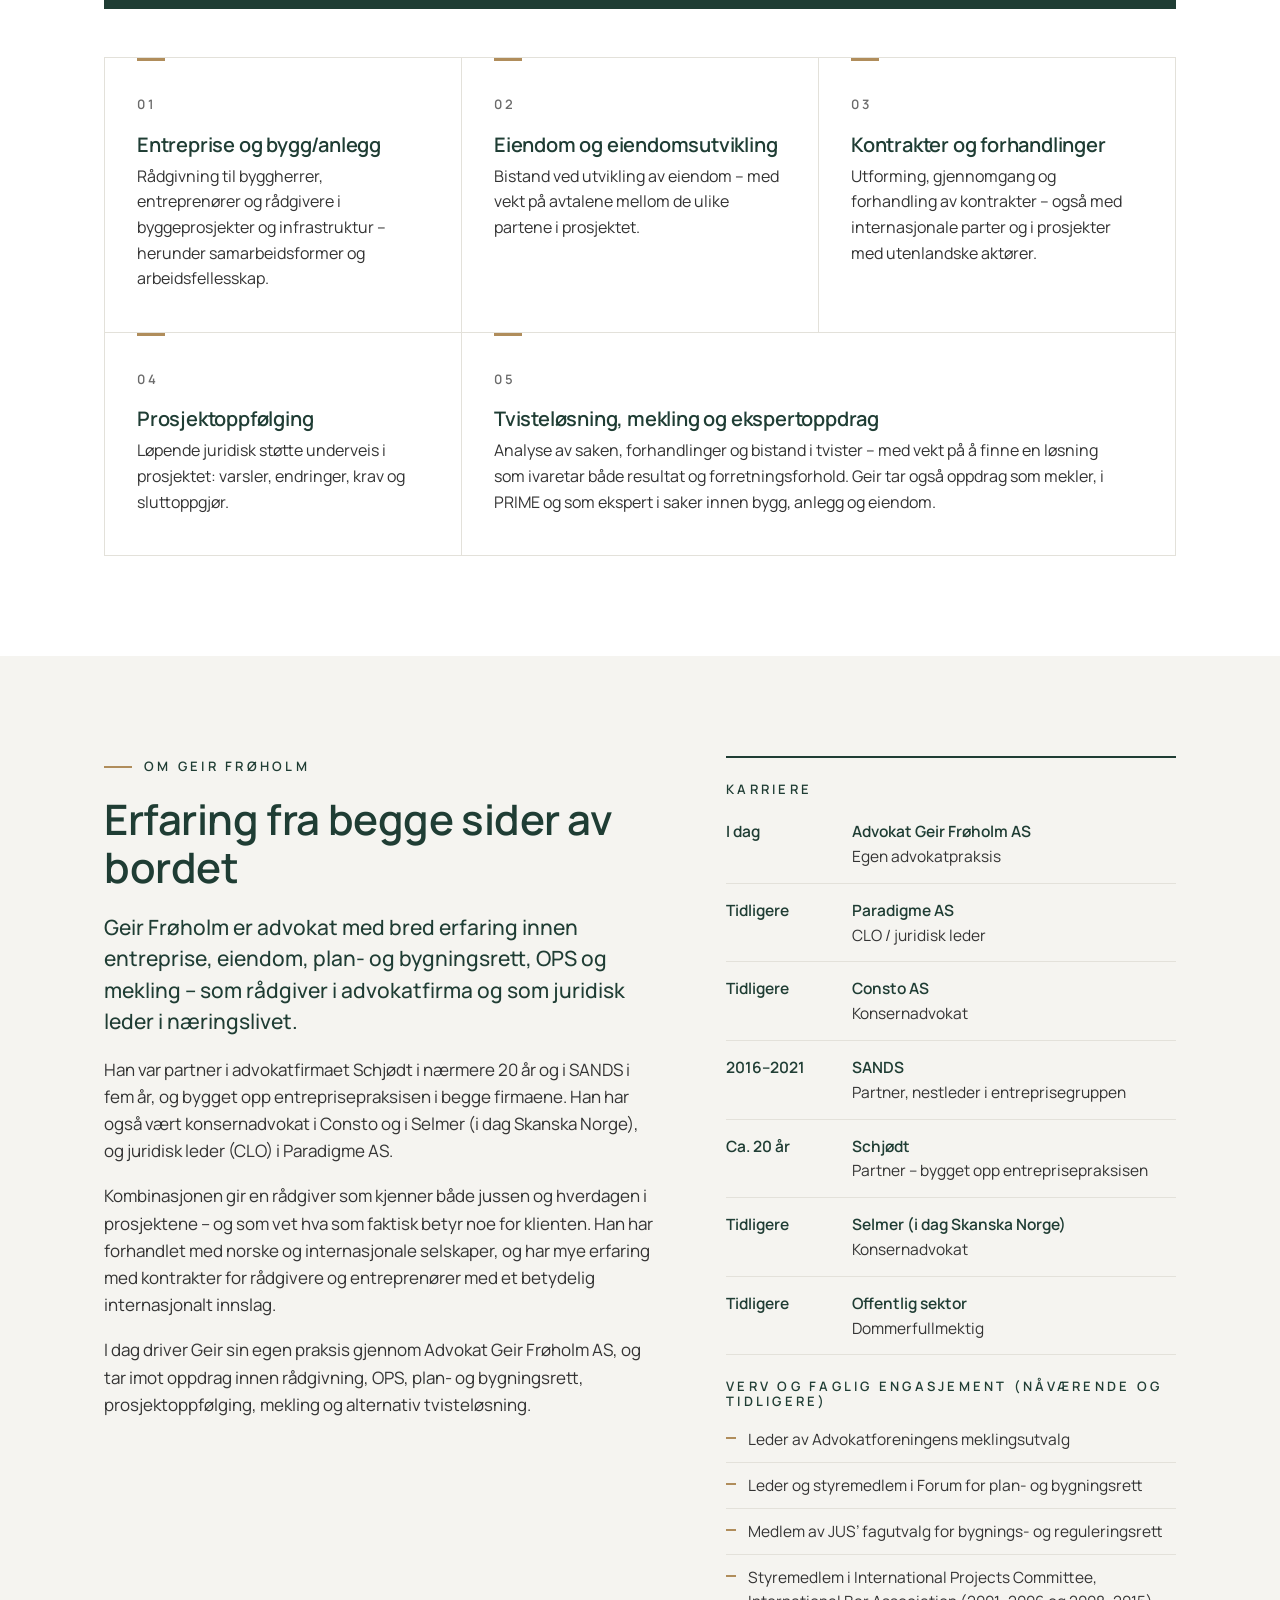
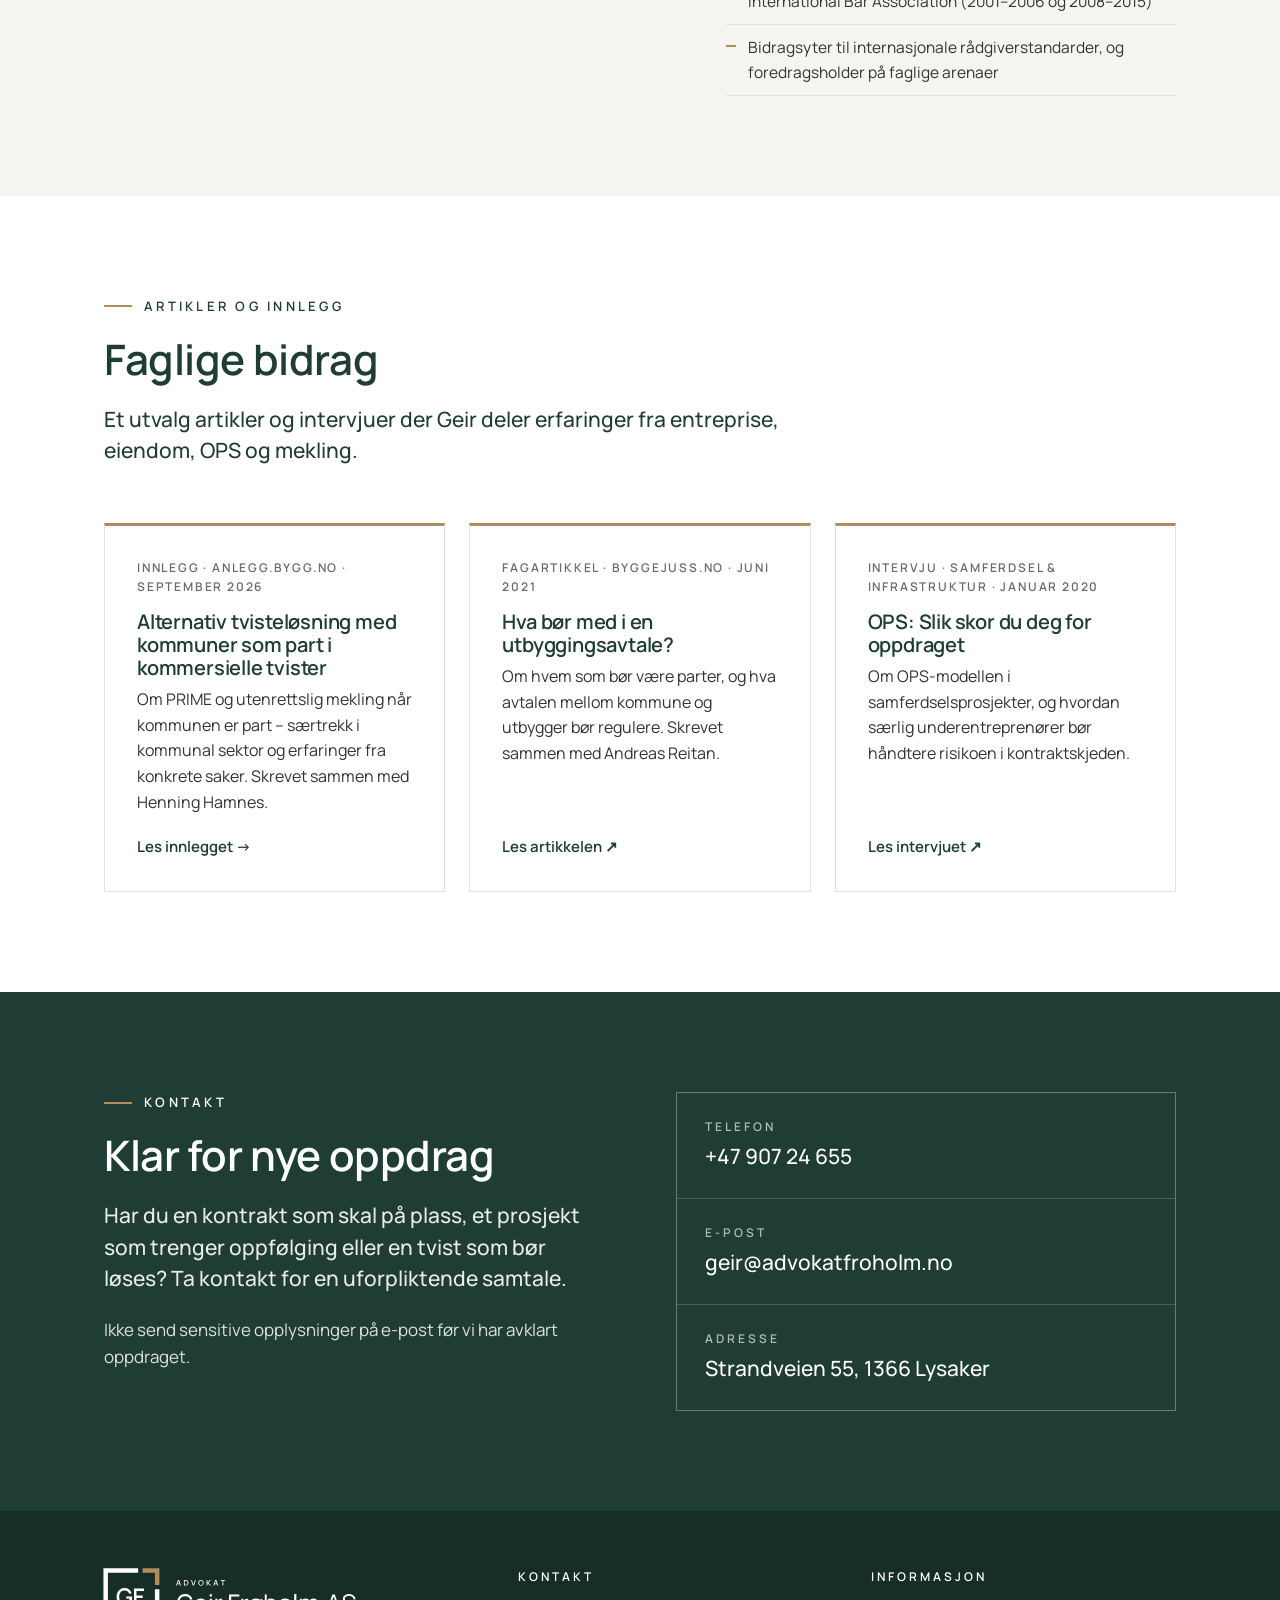
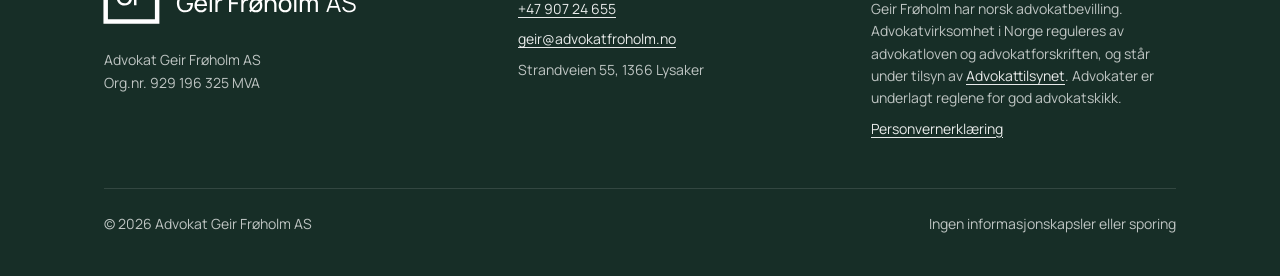
==== commit 22a2d557: "Mobilmeny, strammere tjenestetekster, pliktopplysninger i bunntekst - Hamburgermeny under 900px (for" ====
--- a/index.html
+++ b/index.html
@@ -52,10 +52,13 @@
     </a>
     <nav class="meny" aria-label="Hovedmeny">
       <div class="sprak" role="group" aria-label="Språk / Language"><a href="/" hreflang="nb" lang="nb" title="Norsk" aria-label="Norsk" aria-current="true"><svg viewBox="0 0 22 16" aria-hidden="true"><rect width="22" height="16" fill="#BA0C2F"/><path d="M6 0h4v16H6zM0 6h22v4H0z" fill="#fff"/><path d="M7 0h2v16H7zM0 7h22v2H0z" fill="#00205B"/></svg></a><a href="/en/" hreflang="en" lang="en" title="English" aria-label="English"><svg viewBox="0 0 60 30" aria-hidden="true" preserveAspectRatio="none"><clipPath id="uk-t"><path d="M30 15h30v15zv15H0zH0V0zV0h30z"/></clipPath><path d="M0 0v30h60V0z" fill="#012169"/><path d="M0 0l60 30m0-30L0 30" stroke="#fff" stroke-width="6"/><path d="M0 0l60 30m0-30L0 30" clip-path="url(#uk-t)" stroke="#C8102E" stroke-width="4"/><path d="M30 0v30M0 15h60" stroke="#fff" stroke-width="10"/><path d="M30 0v30M0 15h60" stroke="#C8102E" stroke-width="6"/></svg></a></div>
-      <a href="#tjenester">Tjenester</a>
-      <a href="#om">Om Geir</a>
-      <a href="#artikler">Artikler</a>
+      <div class="meny-lenker" id="meny-lenker">
+        <a href="#tjenester">Tjenester</a>
+        <a href="#om">Om Geir</a>
+        <a href="#artikler">Artikler</a>
+      </div>
       <a class="knapp" href="#kontakt">Kontakt</a>
+      <button class="meny-knapp" type="button" aria-label="Meny" aria-expanded="false" aria-controls="meny-lenker"><svg viewBox="0 0 24 24" width="24" height="24" aria-hidden="true"><path d="M3 6h18M3 12h18M3 18h18" fill="none" stroke="currentColor" stroke-width="2"/></svg></button>
     </nav>
   </div>
 </header>
@@ -112,7 +115,7 @@
       <article class="tjeneste">
         <span class="nr">02</span>
         <h3>Eiendom og eiendomsutvikling</h3>
-        <p>Bistand ved utvikling av eiendom, med plan- og bygningsrett, regulering og avtaler mellom de ulike partene i prosjektet.</p>
+        <p>Bistand ved utvikling av eiendom – med vekt på avtalene mellom de ulike partene i prosjektet.</p>
       </article>
       <article class="tjeneste">
         <span class="nr">03</span>
@@ -122,7 +125,7 @@
       <article class="tjeneste">
         <span class="nr">04</span>
         <h3>Prosjektoppfølging</h3>
-        <p>Løpende juridisk støtte underveis: varsler, endringer, krav og sluttoppgjør – slik at problemer løses tidlig, før de blir tvister.</p>
+        <p>Løpende juridisk støtte underveis i prosjektet: varsler, endringer, krav og sluttoppgjør.</p>
       </article>
       <article class="tjeneste">
         <span class="nr">05</span>
@@ -220,7 +223,7 @@
     <div class="bunn-grid">
       <div>
         <img src="/assets/logo-negativ.svg" alt="Advokat Geir Frøholm AS" width="500" height="148">
-        <p>Advokat Geir Frøholm AS<br>Org.nr. 929 196 325</p>
+        <p>Advokat Geir Frøholm AS<br>Org.nr. 929 196 325 MVA</p>
       </div>
       <div>
         <h4>Kontakt</h4>
@@ -230,7 +233,7 @@
       </div>
       <div>
         <h4>Informasjon</h4>
-        <p>Advokatvirksomhet i Norge reguleres av advokatloven og advokatforskriften, og står under tilsyn av <a href="https://tilsynet.no" rel="noopener">Advokattilsynet</a>.</p>
+        <p>Geir Frøholm har norsk advokatbevilling. Advokatvirksomhet i Norge reguleres av advokatloven og advokatforskriften, og står under tilsyn av <a href="https://tilsynet.no" rel="noopener">Advokattilsynet</a>. Advokater er underlagt reglene for god advokatskikk.</p>
         <p><a href="/personvern.html">Personvernerklæring</a></p>
       </div>
     </div>
@@ -242,5 +245,15 @@
 </footer>
 
 <script>document.getElementById("aar").textContent = new Date().getFullYear();</script>
+<script>
+(function () {
+  var topp = document.querySelector(".topp"), knapp = document.querySelector(".meny-knapp");
+  if (!topp || !knapp) return;
+  function sett(aapen) { topp.classList.toggle("aapen", aapen); knapp.setAttribute("aria-expanded", aapen ? "true" : "false"); }
+  knapp.addEventListener("click", function () { sett(!topp.classList.contains("aapen")); });
+  document.getElementById("meny-lenker").addEventListener("click", function (e) { if (e.target.closest("a")) sett(false); });
+  document.addEventListener("keydown", function (e) { if (e.key === "Escape" && topp.classList.contains("aapen")) { sett(false); knapp.focus(); } });
+})();
+</script>
 </body>
 </html>
--- a/assets/style.css
+++ b/assets/style.css
@@ -70,6 +70,8 @@
 .meny { display: flex; gap: 28px; align-items: center; }
 .meny a { text-decoration: none; font-weight: 500; font-size: 15px; color: var(--gronn); }
 .meny a:hover { color: var(--messing); }
+.meny-lenker { display: flex; gap: 28px; align-items: center; }
+.meny-knapp { display: none; width: 44px; height: 44px; padding: 0; align-items: center; justify-content: center; background: none; border: 1px solid var(--linje); color: var(--gronn); cursor: pointer; }
 .knapp {
   display: inline-block;
   background: var(--gronn); color: var(--hvit) !important;
@@ -158,7 +160,12 @@
 .tekstside p, .tekstside li { margin: 0 0 12px; }
 
 @media (max-width: 900px) {
-  .meny > a:not(.knapp) { display: none; }
+  .meny { gap: 14px; }
+  .meny-knapp { display: inline-flex; }
+  .meny-lenker { display: none; position: absolute; top: 100%; left: 0; right: 0; flex-direction: column; align-items: stretch; gap: 0; background: var(--hvit); border-bottom: 1px solid var(--linje); padding: 4px 24px 12px; box-shadow: 0 12px 24px rgba(31,61,52,.08); }
+  .topp.aapen .meny-lenker { display: flex; }
+  .meny-lenker a { padding: 14px 0; font-size: 17px; border-bottom: 1px solid var(--linje); }
+  .meny-lenker a:last-child { border-bottom: 0; }
   .tjenester { grid-template-columns: 1fr 1fr; }
   .om, .kontakt-grid { grid-template-columns: 1fr; gap: 48px; }
   .hvordan { grid-template-columns: 1fr; gap: 32px; }
@@ -168,6 +175,7 @@
 @media (max-width: 600px) {
   body { font-size: 16px; }
   .wrap { padding: 0 16px; }
+  .meny-lenker { padding: 4px 16px 12px; }
   .topp .wrap { height: 68px; }
   .topp .logo .hel { display: none; }
   .topp .logo .symbol { display: block; width: 48px; }
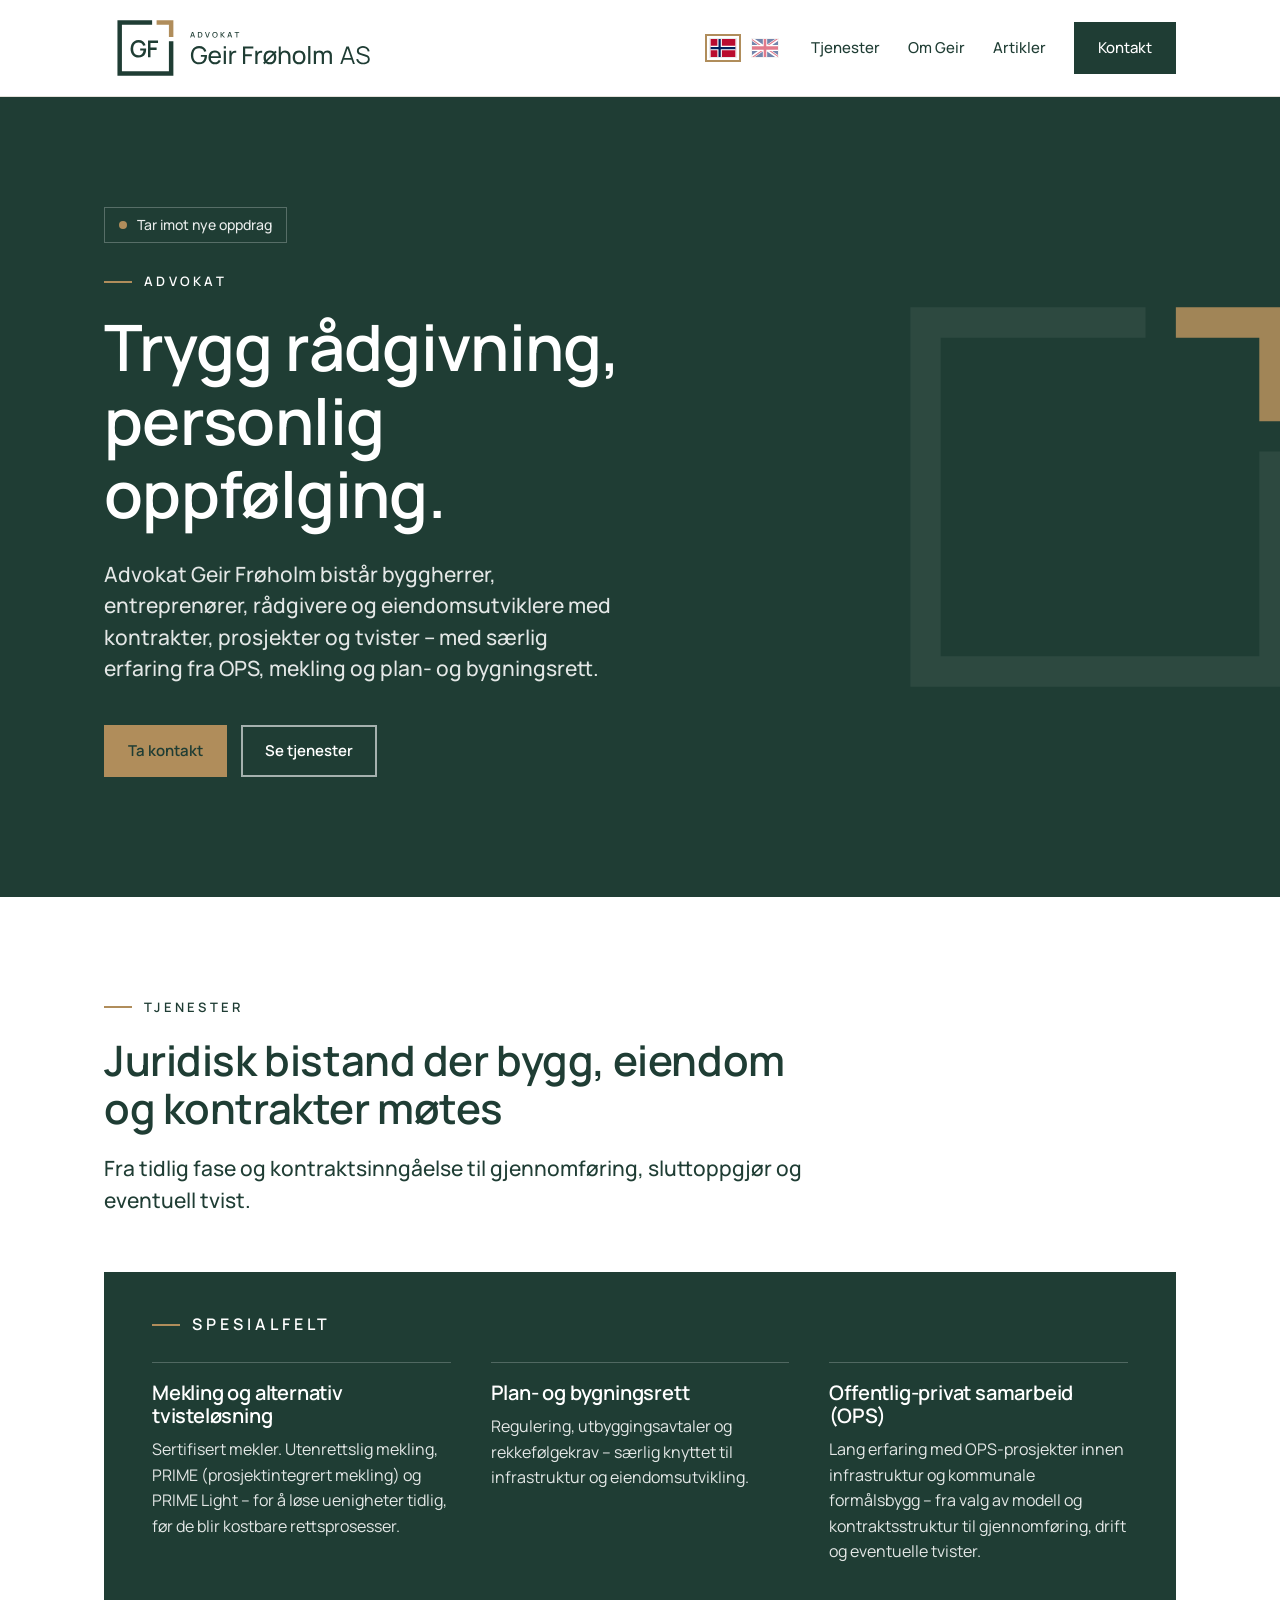
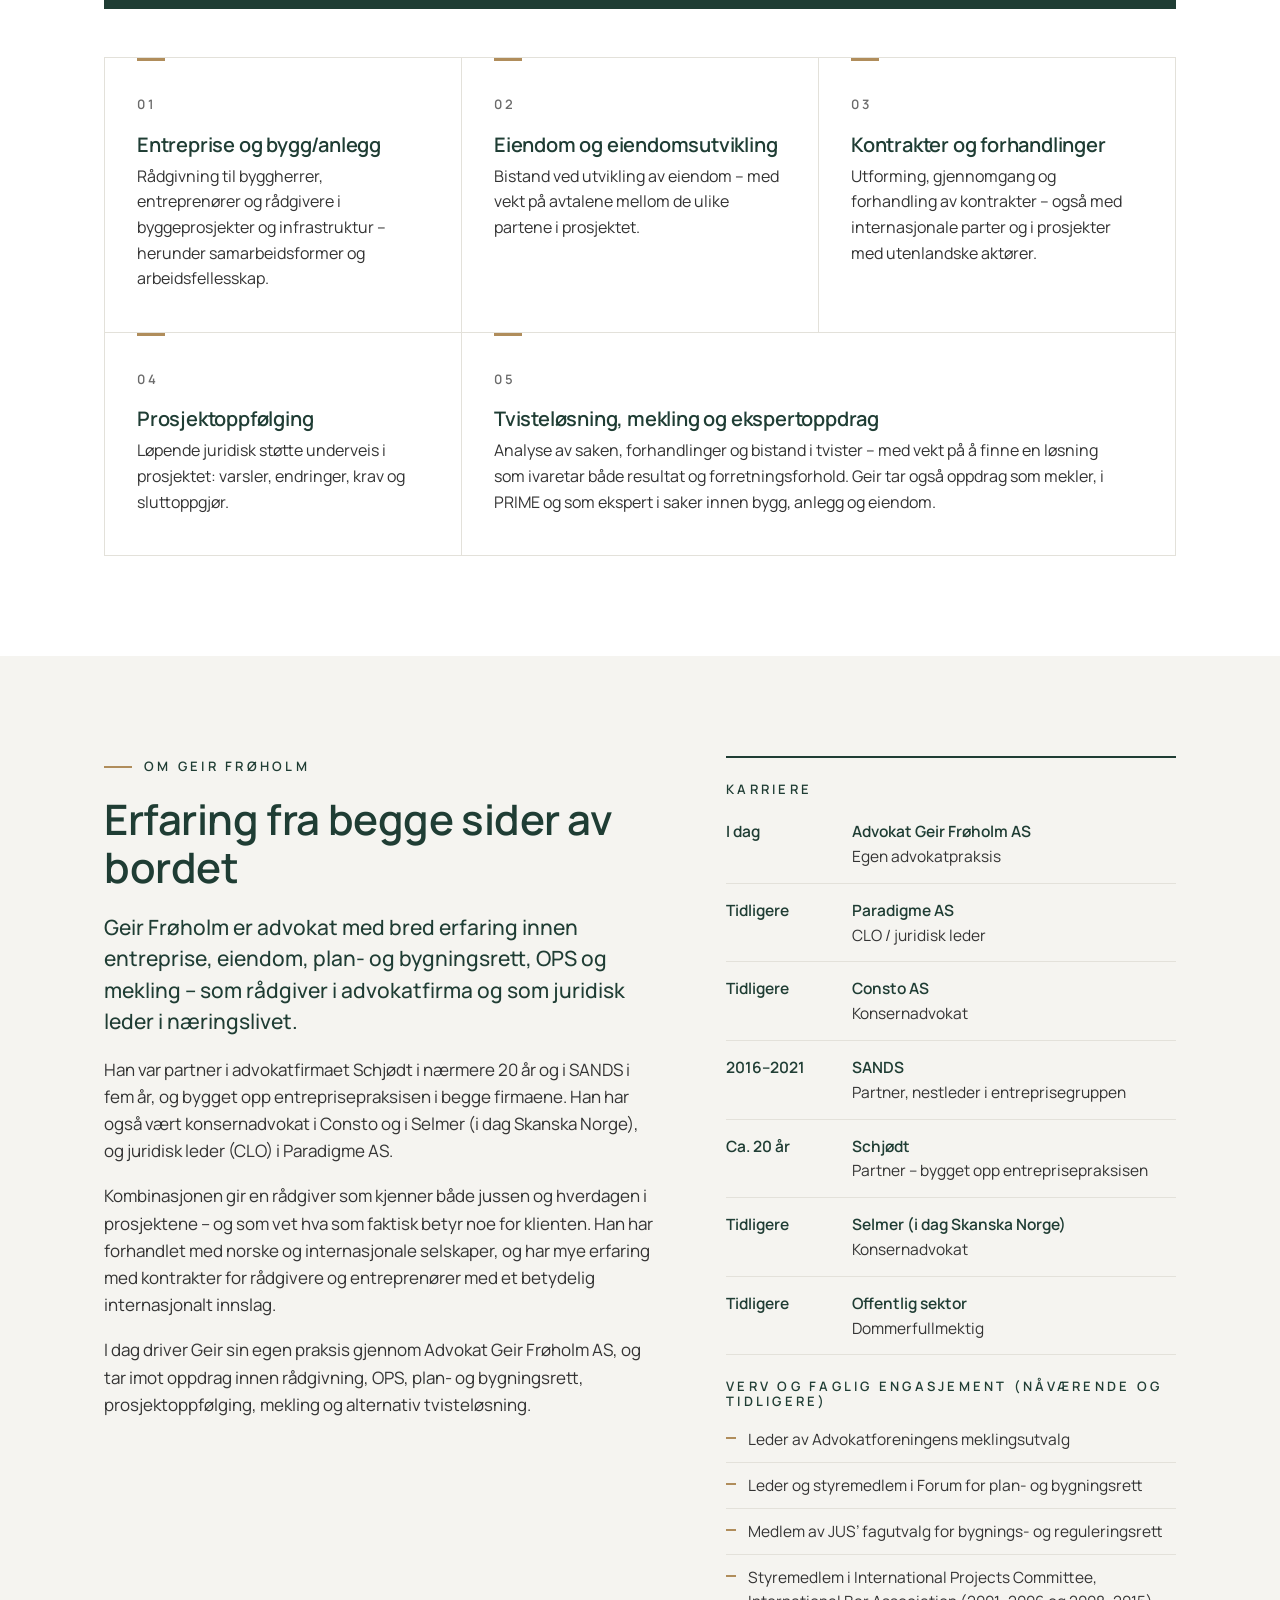
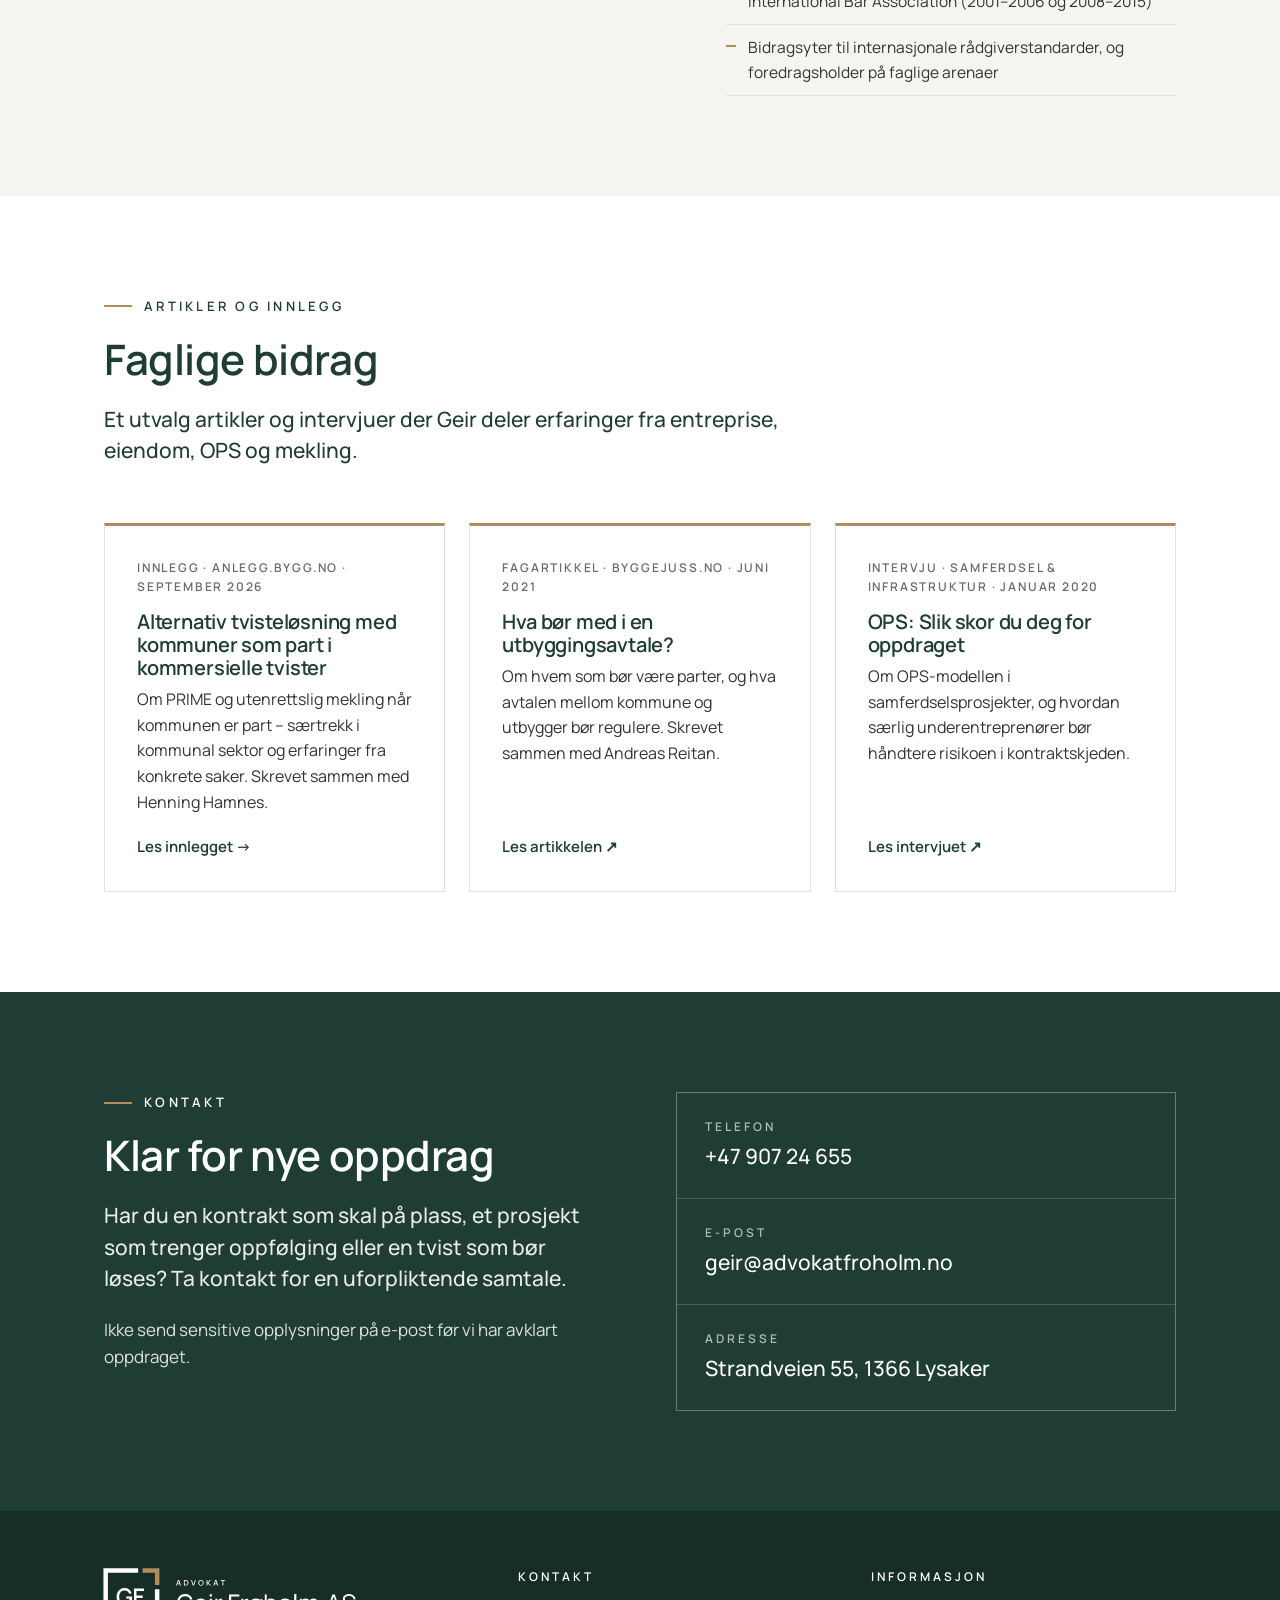
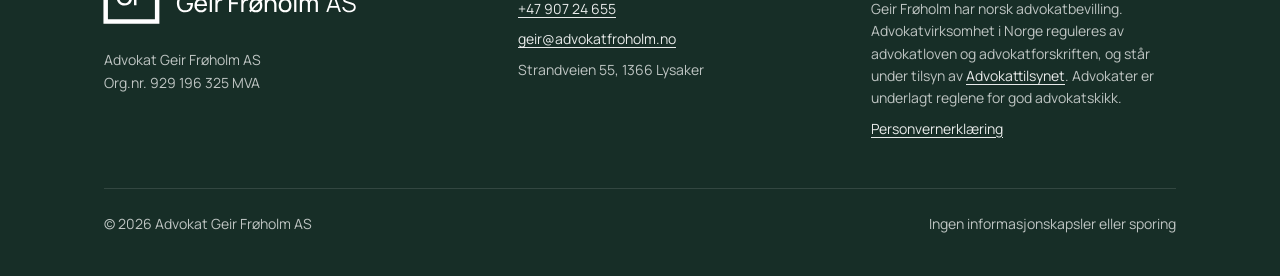
==== commit 8c5488be: "Spesialfelt: OPS flyttet sist (mekling, plan- og bygningsrett, OPS) Co-Authored-By: Claude Opus 5.5 " ====
--- a/index.html
+++ b/index.html
@@ -93,16 +93,16 @@
       <p class="etikett">Spesialfelt</p>
       <div class="spesial-grid">
         <div>
-          <h3>Offentlig-privat samarbeid (OPS)</h3>
-          <p>Lang erfaring med OPS-prosjekter innen infrastruktur og kommunale formålsbygg – fra valg av modell og kontraktsstruktur til gjennomføring, drift og eventuelle tvister.</p>
-        </div>
-        <div>
           <h3>Mekling og alternativ tvisteløsning</h3>
           <p>Sertifisert mekler. Utenrettslig mekling, PRIME (prosjektintegrert mekling) og PRIME Light – for å løse uenigheter tidlig, før de blir kostbare rettsprosesser.</p>
         </div>
         <div>
           <h3>Plan- og bygningsrett</h3>
           <p>Regulering, utbyggingsavtaler og rekkefølgekrav – særlig knyttet til infrastruktur og eiendomsutvikling.</p>
+        </div>
+        <div>
+          <h3>Offentlig-privat samarbeid (OPS)</h3>
+          <p>Lang erfaring med OPS-prosjekter innen infrastruktur og kommunale formålsbygg – fra valg av modell og kontraktsstruktur til gjennomføring, drift og eventuelle tvister.</p>
         </div>
       </div>
     </div>
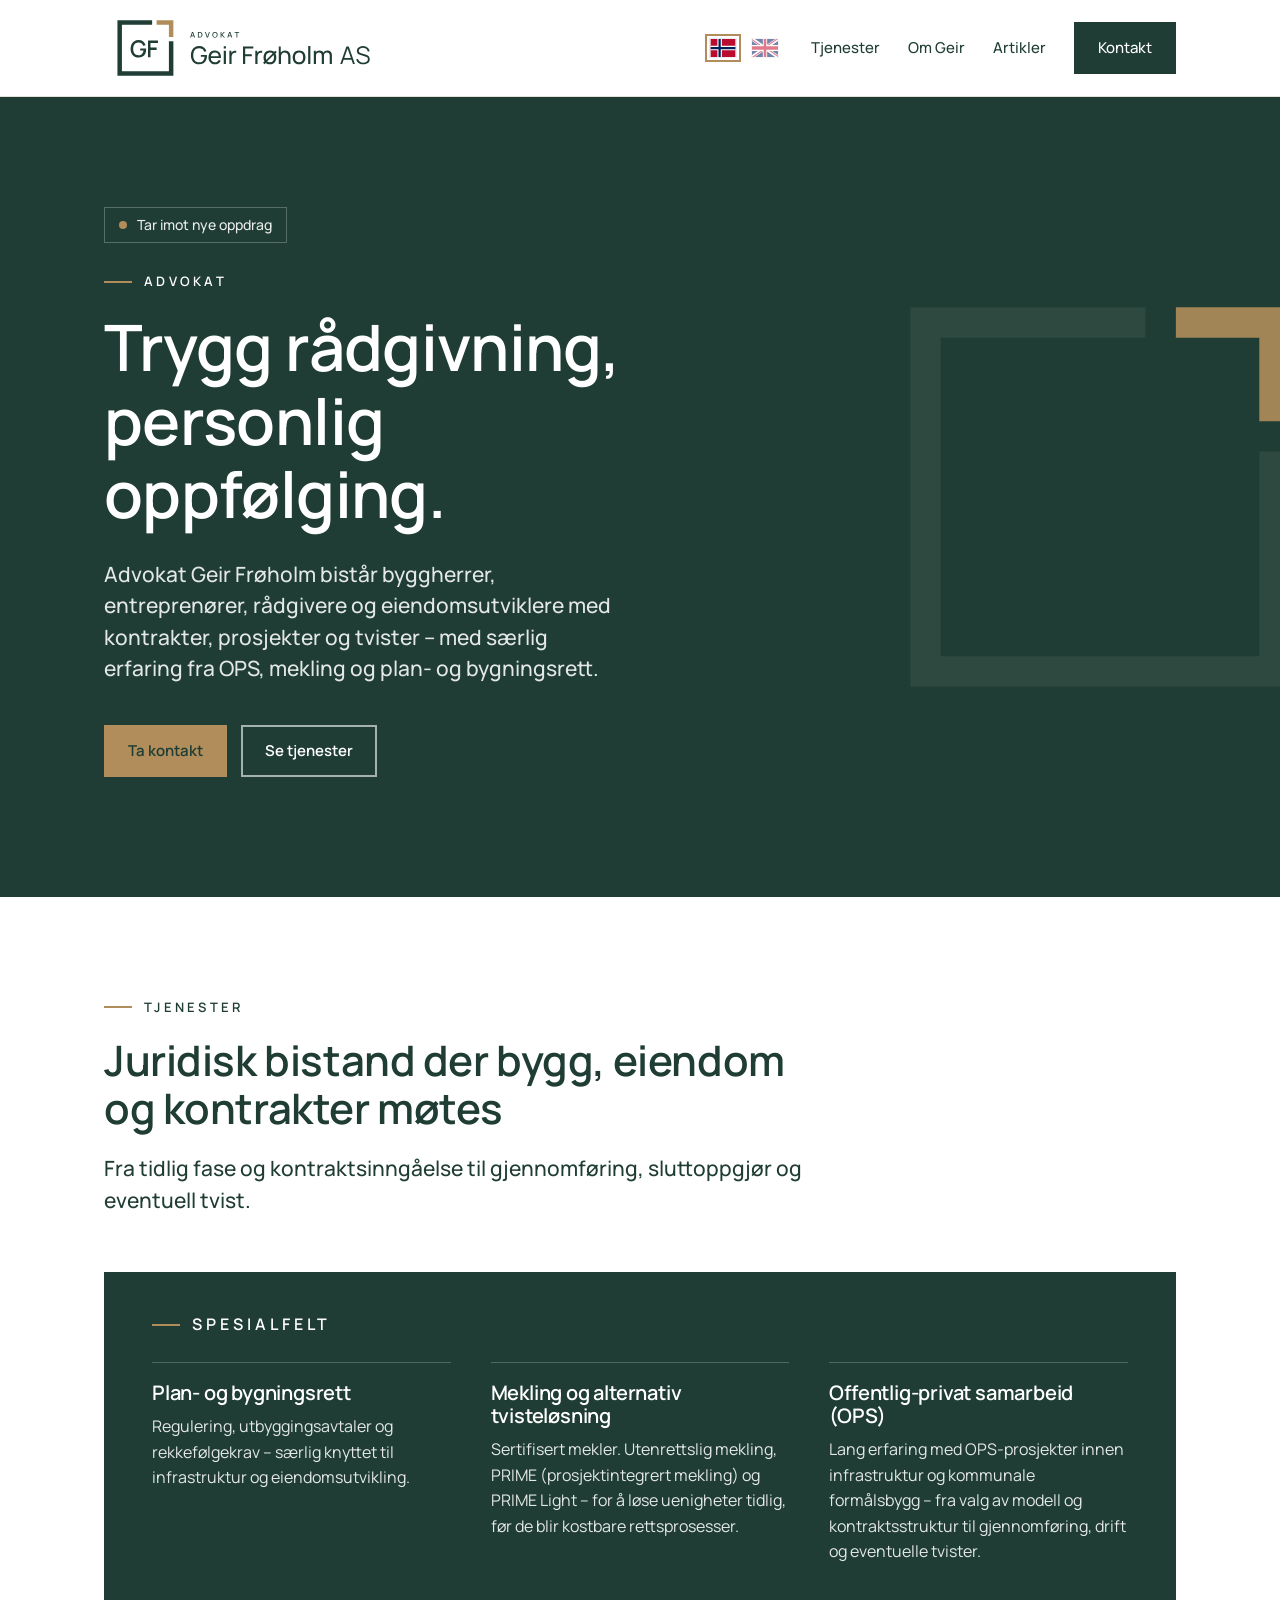
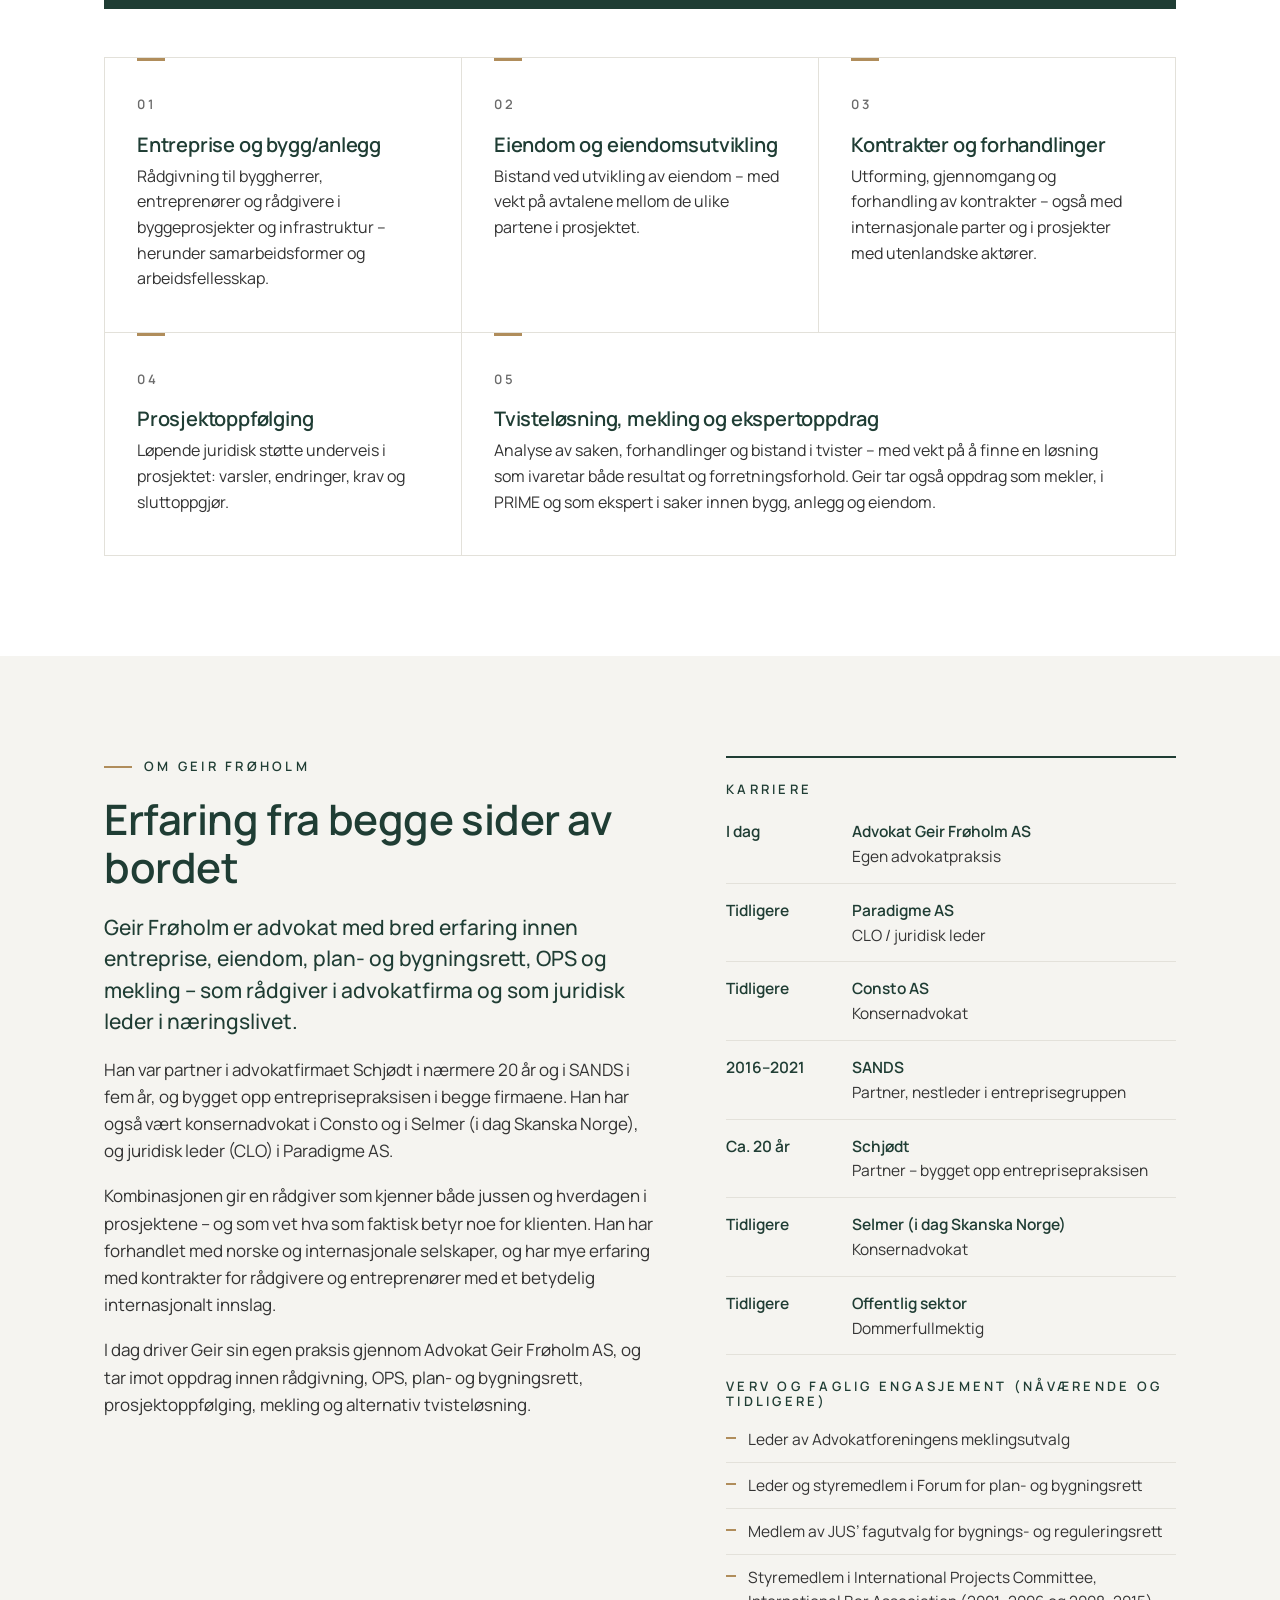
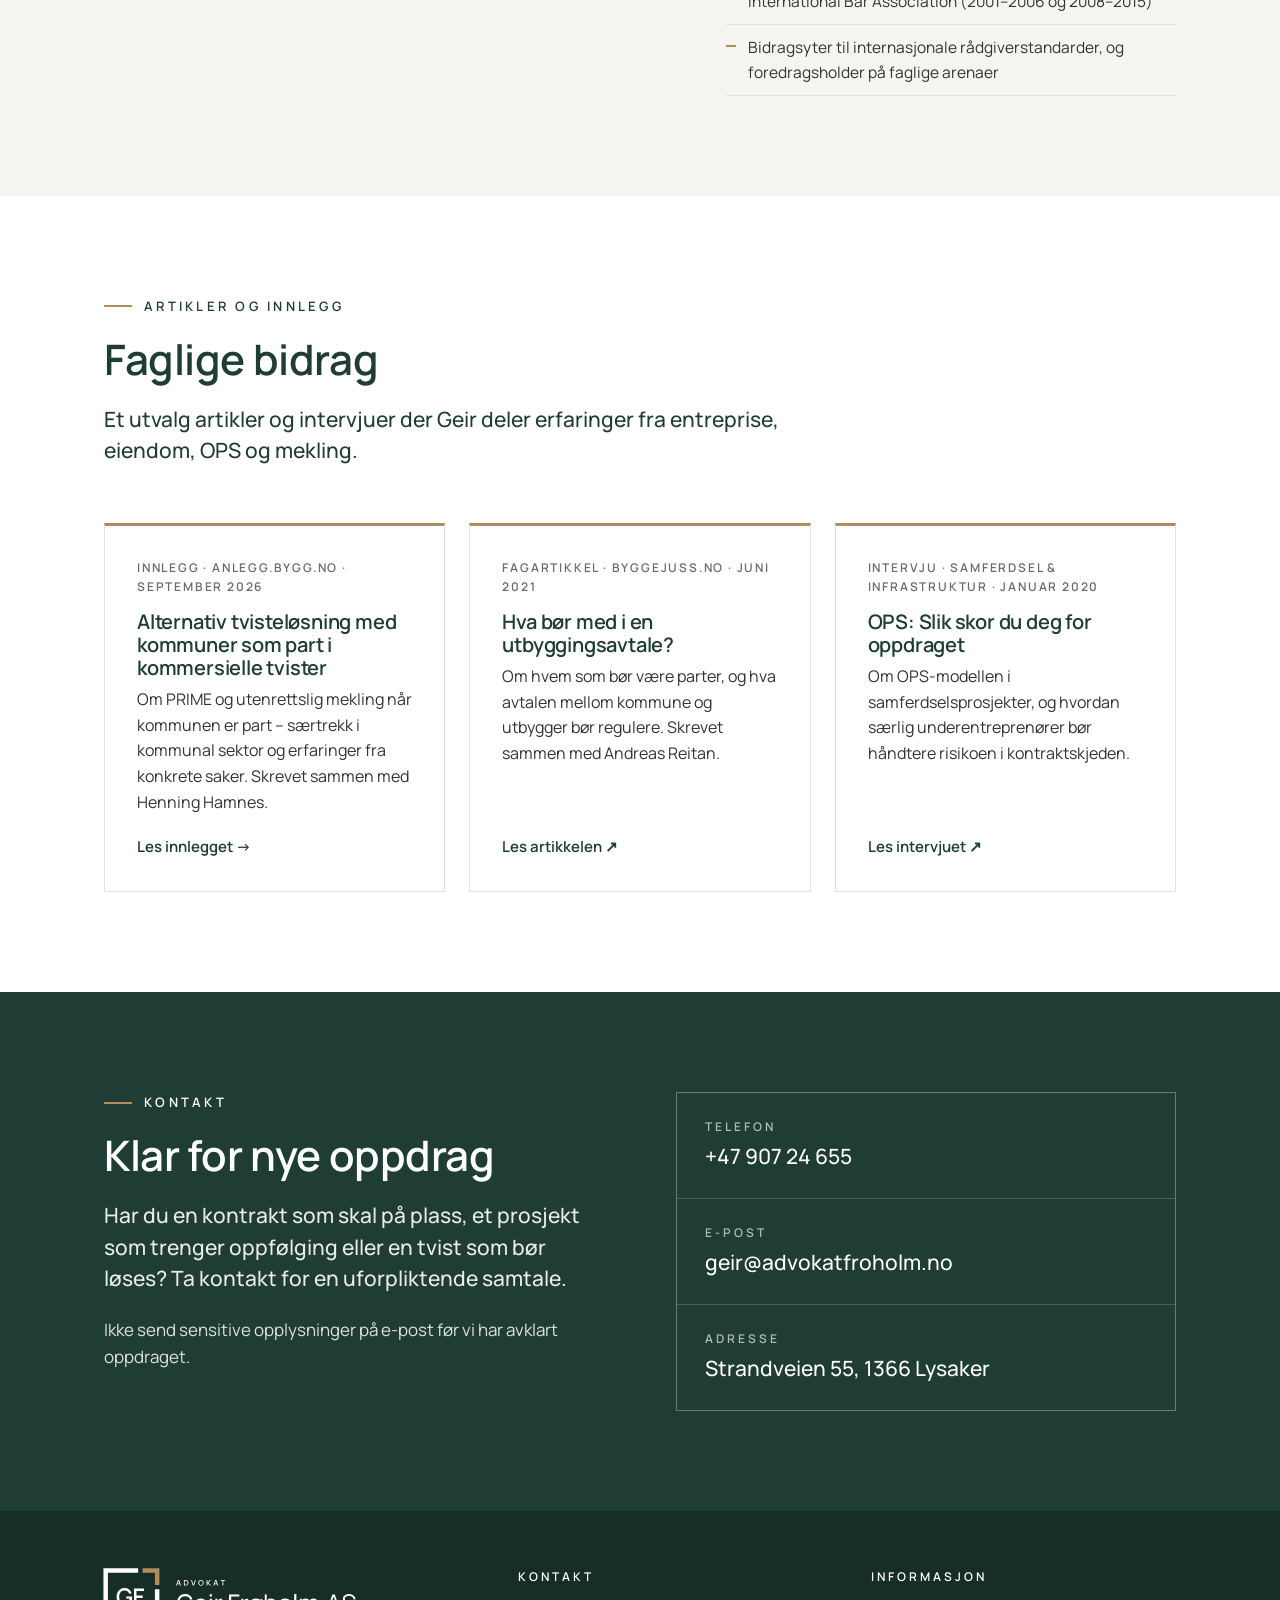
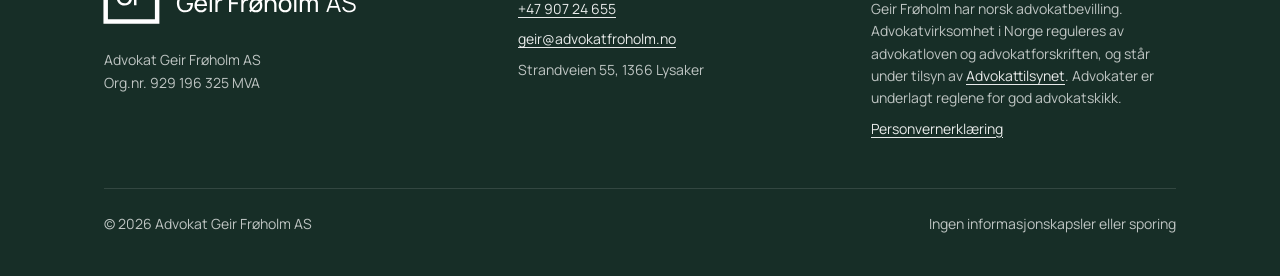
==== commit e169bb2c: "Spesialfelt: plan- og bygningsrett først, deretter mekling, OPS sist Co-Authored-By: Claude Opus 5.5" ====
--- a/index.html
+++ b/index.html
@@ -93,12 +93,12 @@
       <p class="etikett">Spesialfelt</p>
       <div class="spesial-grid">
         <div>
+          <h3>Plan- og bygningsrett</h3>
+          <p>Regulering, utbyggingsavtaler og rekkefølgekrav – særlig knyttet til infrastruktur og eiendomsutvikling.</p>
+        </div>
+        <div>
           <h3>Mekling og alternativ tvisteløsning</h3>
           <p>Sertifisert mekler. Utenrettslig mekling, PRIME (prosjektintegrert mekling) og PRIME Light – for å løse uenigheter tidlig, før de blir kostbare rettsprosesser.</p>
-        </div>
-        <div>
-          <h3>Plan- og bygningsrett</h3>
-          <p>Regulering, utbyggingsavtaler og rekkefølgekrav – særlig knyttet til infrastruktur og eiendomsutvikling.</p>
         </div>
         <div>
           <h3>Offentlig-privat samarbeid (OPS)</h3>
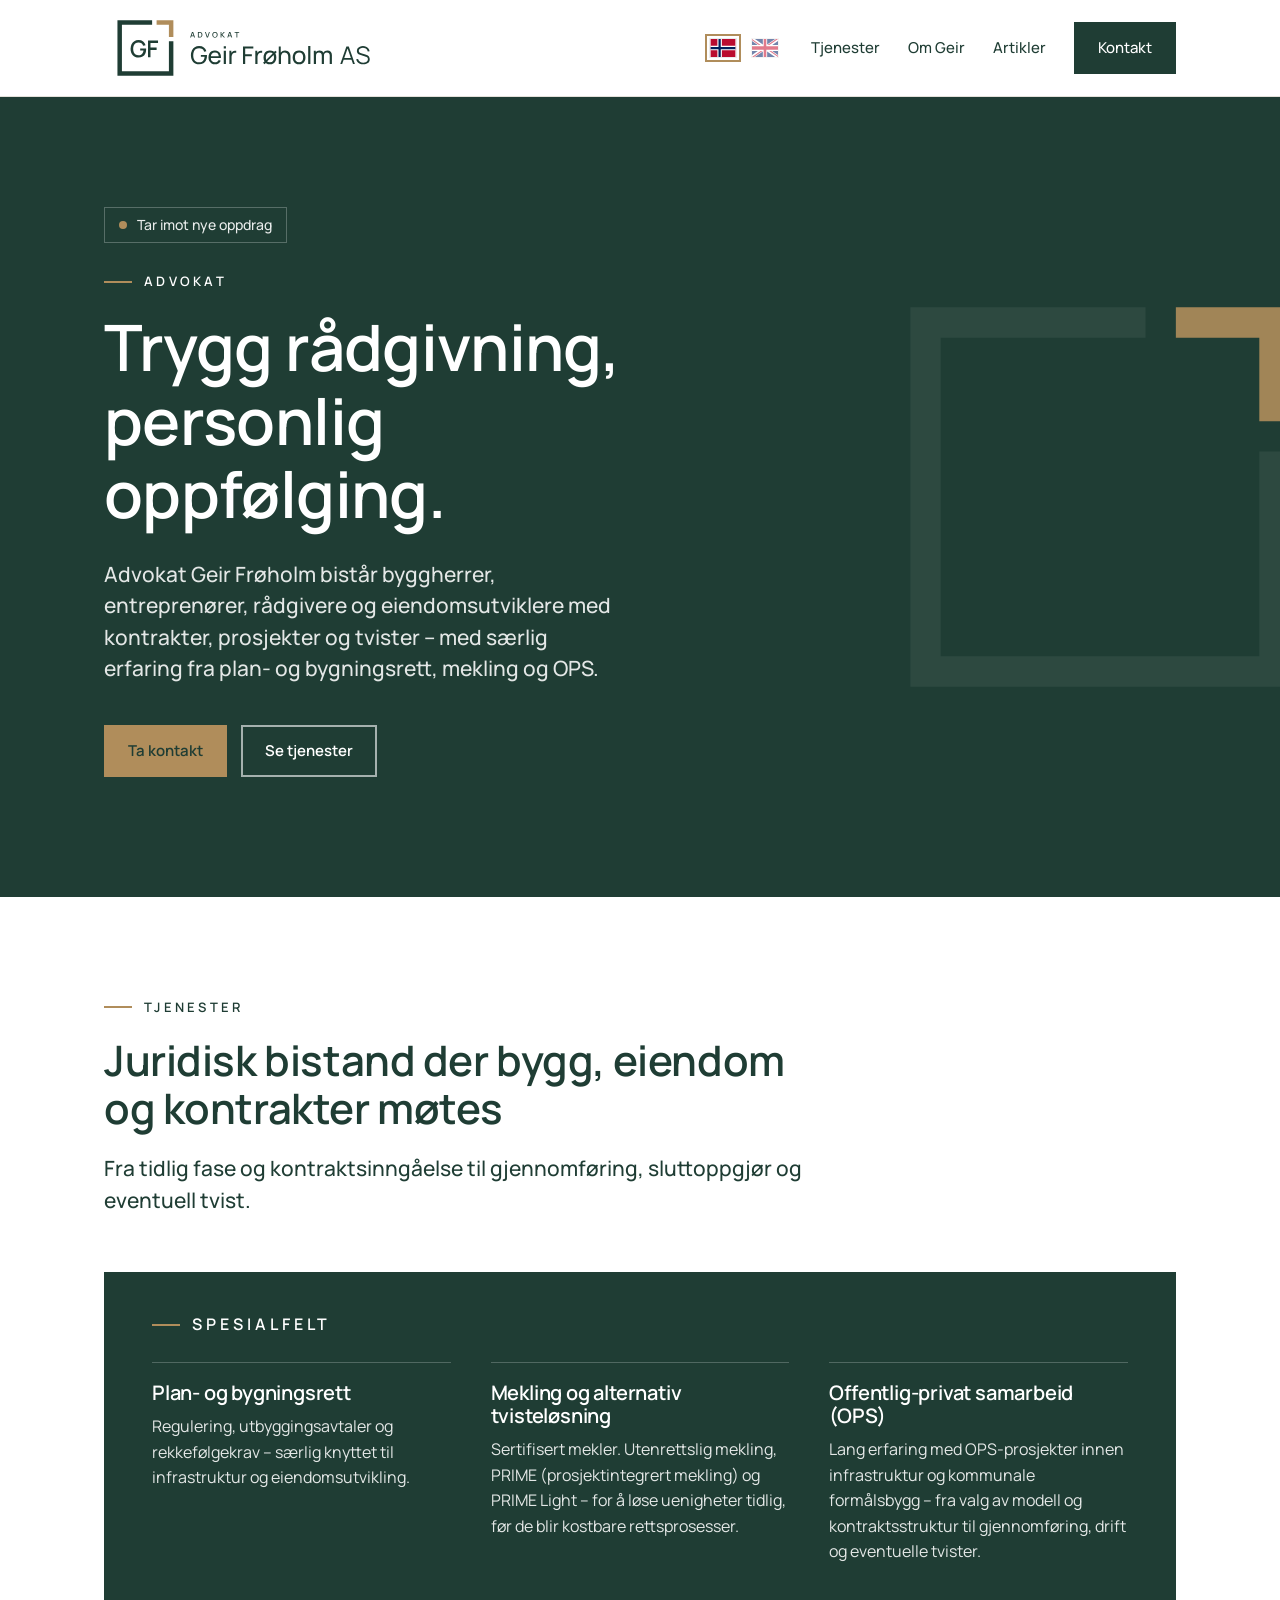
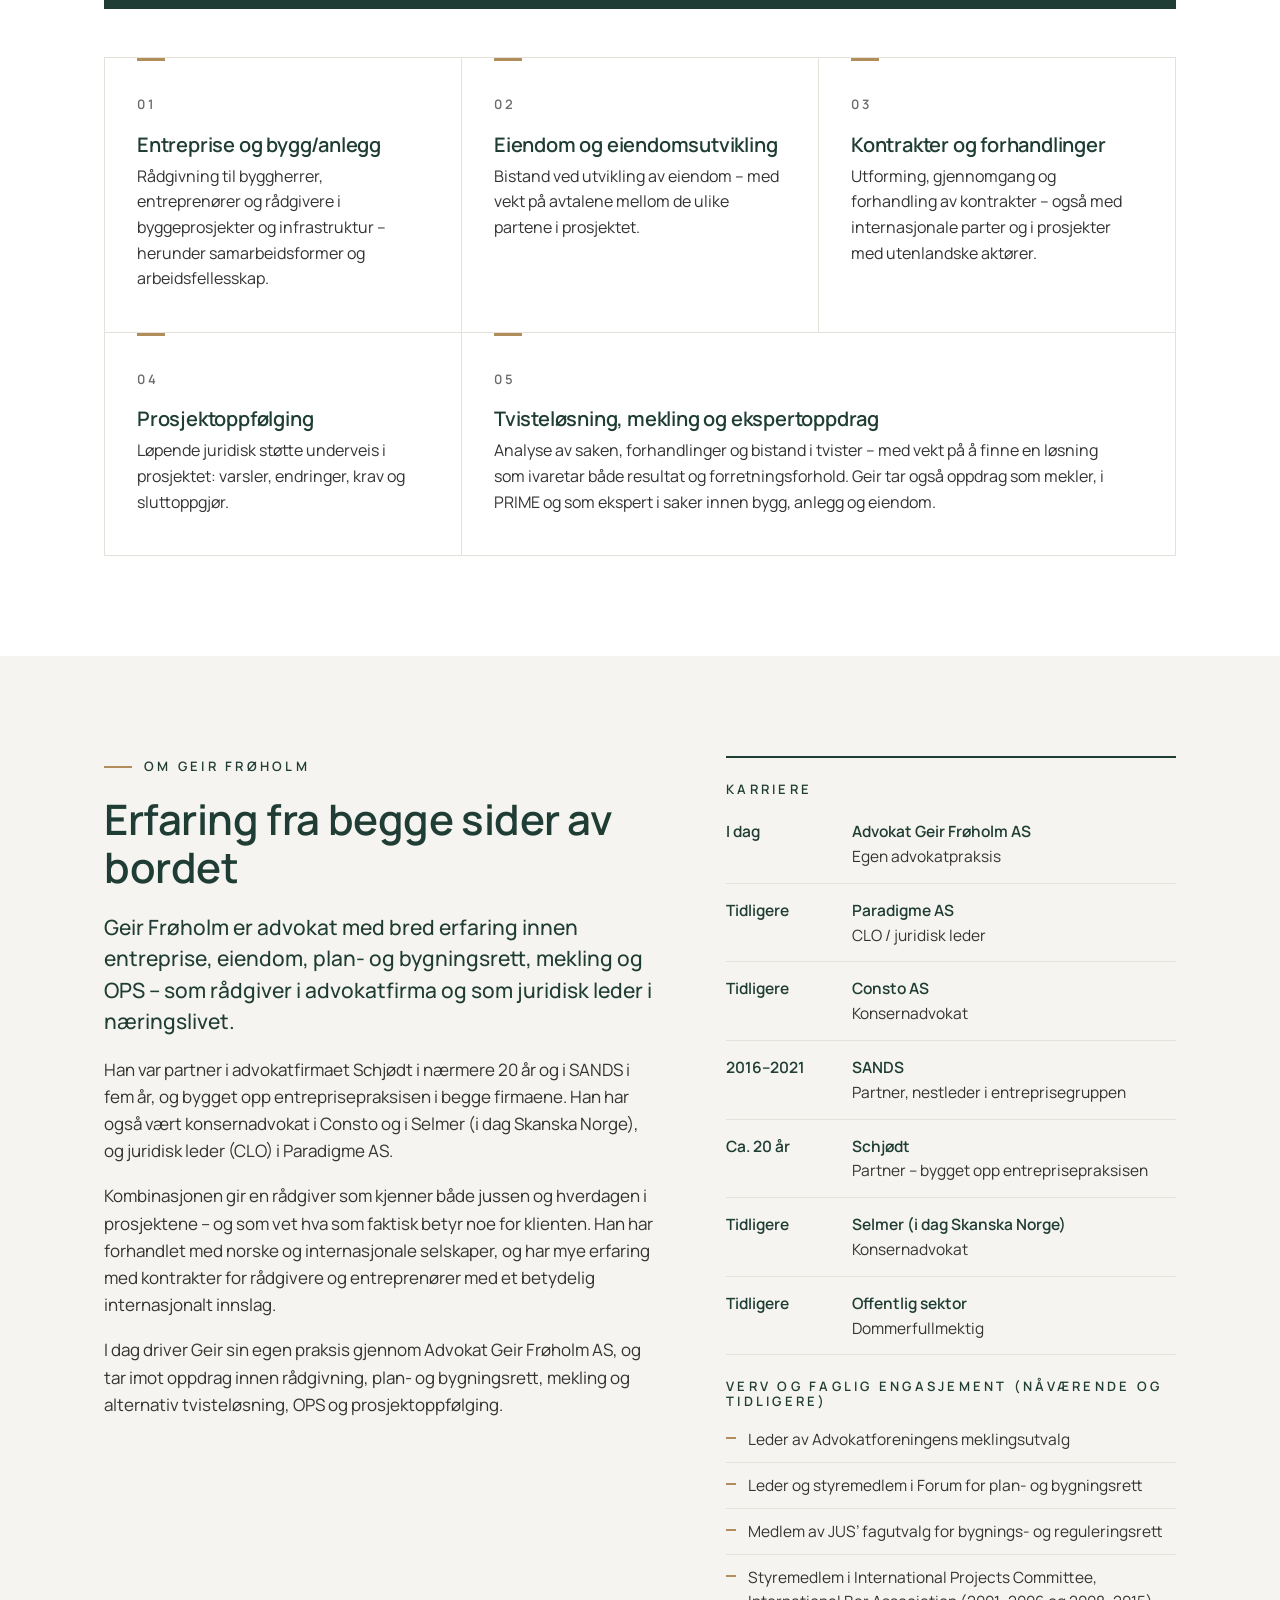
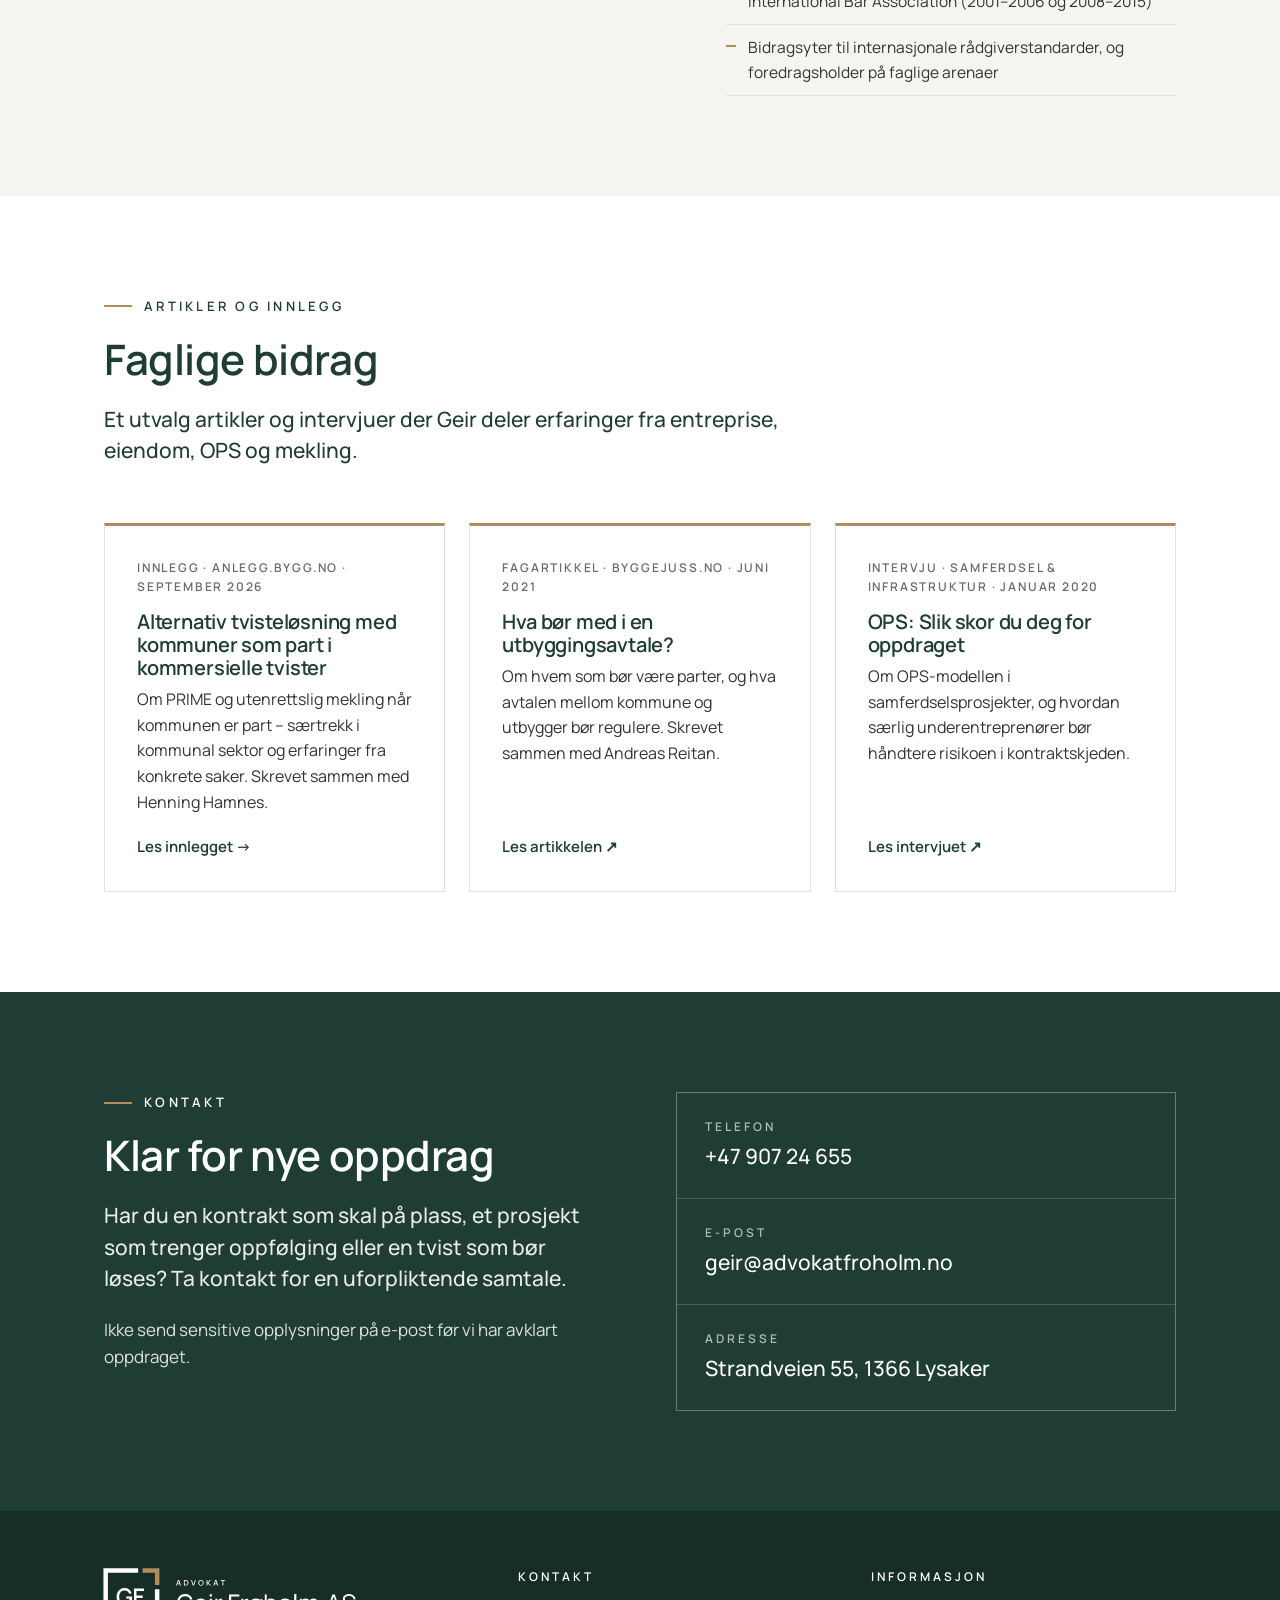
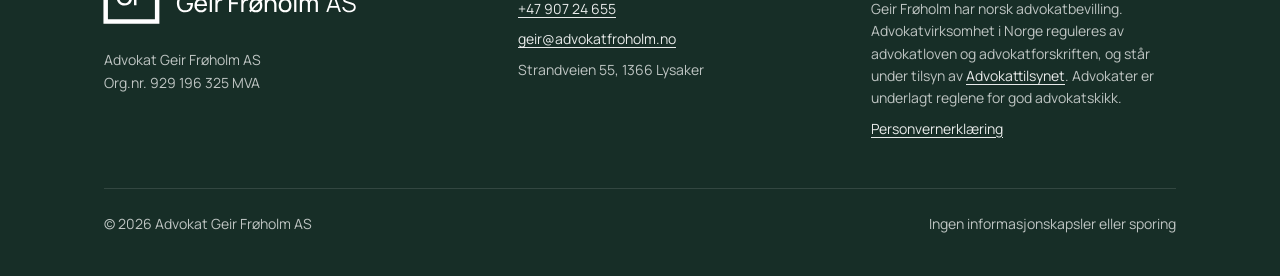
==== commit 531cb8b3: "Rekkefølge plan/mekling/OPS i all tekst, SEO-titler og sitemap med lastmod - Ingress, Om Geir, meta-" ====
--- a/index.html
+++ b/index.html
@@ -3,8 +3,8 @@
 <head>
 <meta charset="utf-8">
 <meta name="viewport" content="width=device-width, initial-scale=1">
-<title>Advokat Geir Frøholm AS – entreprise, eiendom og kontraktsrett</title>
-<meta name="description" content="Advokat Geir Frøholm bistår byggherrer, entreprenører, rådgivere og eiendomsutviklere med kontrakter, offentlig-privat samarbeid (OPS), plan- og bygningsrett, prosjektoppfølging, mekling og alternativ tvisteløsning.">
+<title>Advokat Geir Frøholm – plan- og bygningsrett, entreprise og mekling | Lysaker</title>
+<meta name="description" content="Advokat Geir Frøholm bistår byggherrer, entreprenører, rådgivere og eiendomsutviklere med plan- og bygningsrett, mekling og alternativ tvisteløsning, offentlig-privat samarbeid (OPS), kontrakter og prosjektoppfølging. Kontor på Lysaker.">
 <link rel="canonical" href="https://advokatfroholm.no/">
 <meta property="og:type" content="website">
 <meta property="og:title" content="Advokat Geir Frøholm AS">
@@ -32,6 +32,7 @@
   "telephone": "+47 907 24 655",
   "email": "geir@advokatfroholm.no",
   "taxID": "929196325",
+  "areaServed": "Norge",
   "address": {
     "@type": "PostalAddress",
     "streetAddress": "Strandveien 55",
@@ -40,7 +41,7 @@
     "addressCountry": "NO"
   },
   "founder": { "@type": "Person", "name": "Geir Frøholm", "jobTitle": "Advokat" },
-  "knowsAbout": ["Offentlig-privat samarbeid (OPS)", "Entrepriserett", "Eiendomsrett", "Kontraktsrett", "Plan- og bygningsrett", "Mekling", "Alternativ tvisteløsning", "Tvisteløsning"]
+  "knowsAbout": ["Plan- og bygningsrett", "Mekling", "Alternativ tvisteløsning", "Offentlig-privat samarbeid (OPS)", "Entrepriserett", "Eiendomsrett", "Kontraktsrett", "Tvisteløsning"]
 }
 </script>
 </head>
@@ -74,7 +75,7 @@
     <span class="status"><i></i>Tar imot nye oppdrag</span>
     <p class="etikett">Advokat</p>
     <h1>Trygg rådgivning, personlig oppfølging.</h1>
-    <p class="ingress">Advokat Geir Frøholm bistår byggherrer, entreprenører, rådgivere og eiendomsutviklere med kontrakter, prosjekter og tvister – med særlig erfaring fra OPS, mekling og plan- og bygningsrett.</p>
+    <p class="ingress">Advokat Geir Frøholm bistår byggherrer, entreprenører, rådgivere og eiendomsutviklere med kontrakter, prosjekter og tvister – med særlig erfaring fra plan- og bygningsrett, mekling og OPS.</p>
     <div class="knapper">
       <a class="knapp messing" href="#kontakt">Ta kontakt</a>
       <a class="knapp lys" href="#tjenester">Se tjenester</a>
@@ -141,10 +142,10 @@
     <div>
       <p class="etikett">Om Geir Frøholm</p>
       <h2>Erfaring fra begge sider av bordet</h2>
-      <p class="ingress">Geir Frøholm er advokat med bred erfaring innen entreprise, eiendom, plan- og bygningsrett, OPS og mekling – som rådgiver i advokatfirma og som juridisk leder i næringslivet.</p>
+      <p class="ingress">Geir Frøholm er advokat med bred erfaring innen entreprise, eiendom, plan- og bygningsrett, mekling og OPS – som rådgiver i advokatfirma og som juridisk leder i næringslivet.</p>
       <p>Han var partner i advokatfirmaet Schjødt i nærmere 20 år og i SANDS i fem år, og bygget opp entreprisepraksisen i begge firmaene. Han har også vært konsernadvokat i Consto og i Selmer (i dag Skanska Norge), og juridisk leder (CLO) i Paradigme AS.</p>
       <p>Kombinasjonen gir en rådgiver som kjenner både jussen og hverdagen i prosjektene – og som vet hva som faktisk betyr noe for klienten. Han har forhandlet med norske og internasjonale selskaper, og har mye erfaring med kontrakter for rådgivere og entreprenører med et betydelig internasjonalt innslag.</p>
-      <p>I dag driver Geir sin egen praksis gjennom Advokat Geir Frøholm AS, og tar imot oppdrag innen rådgivning, OPS, plan- og bygningsrett, prosjektoppfølging, mekling og alternativ tvisteløsning.</p>
+      <p>I dag driver Geir sin egen praksis gjennom Advokat Geir Frøholm AS, og tar imot oppdrag innen rådgivning, plan- og bygningsrett, mekling og alternativ tvisteløsning, OPS og prosjektoppfølging.</p>
     </div>
     <aside class="fakta" aria-label="Karriere og verv">
       <h3>Karriere</h3>
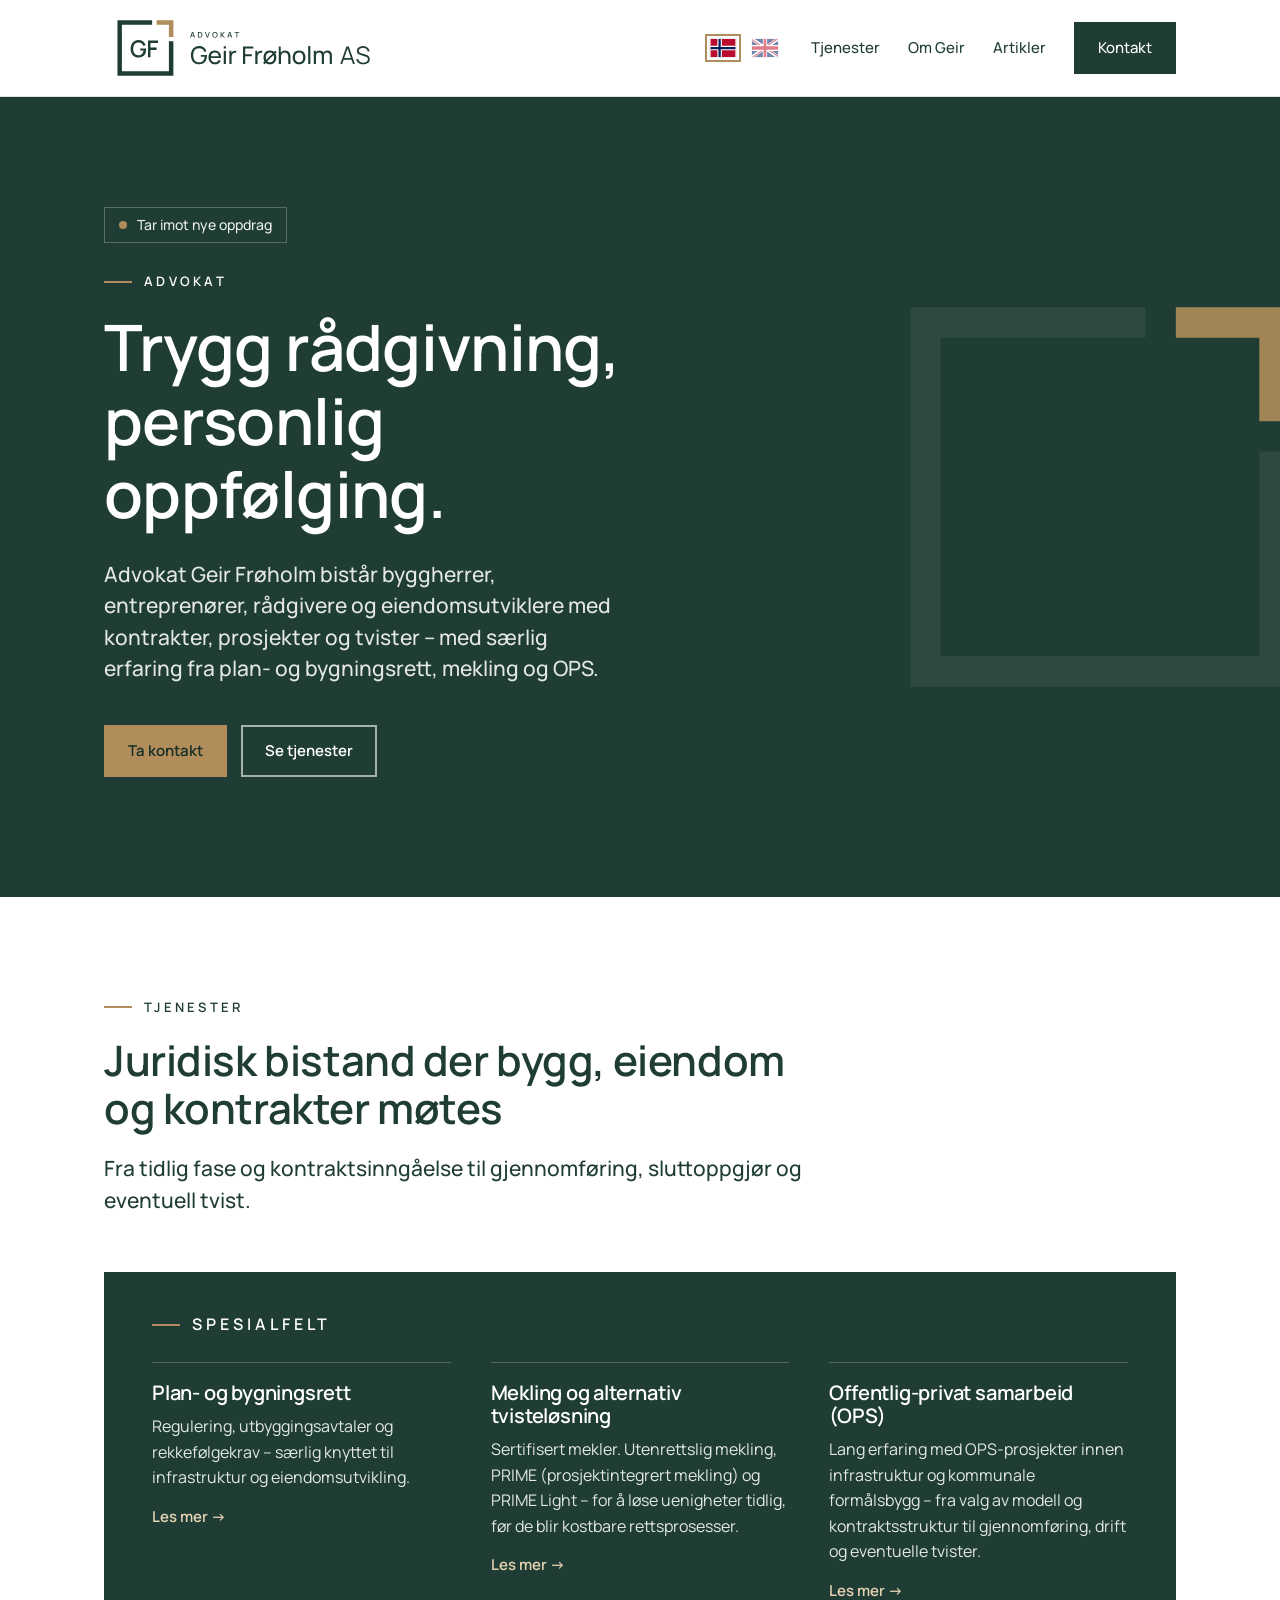
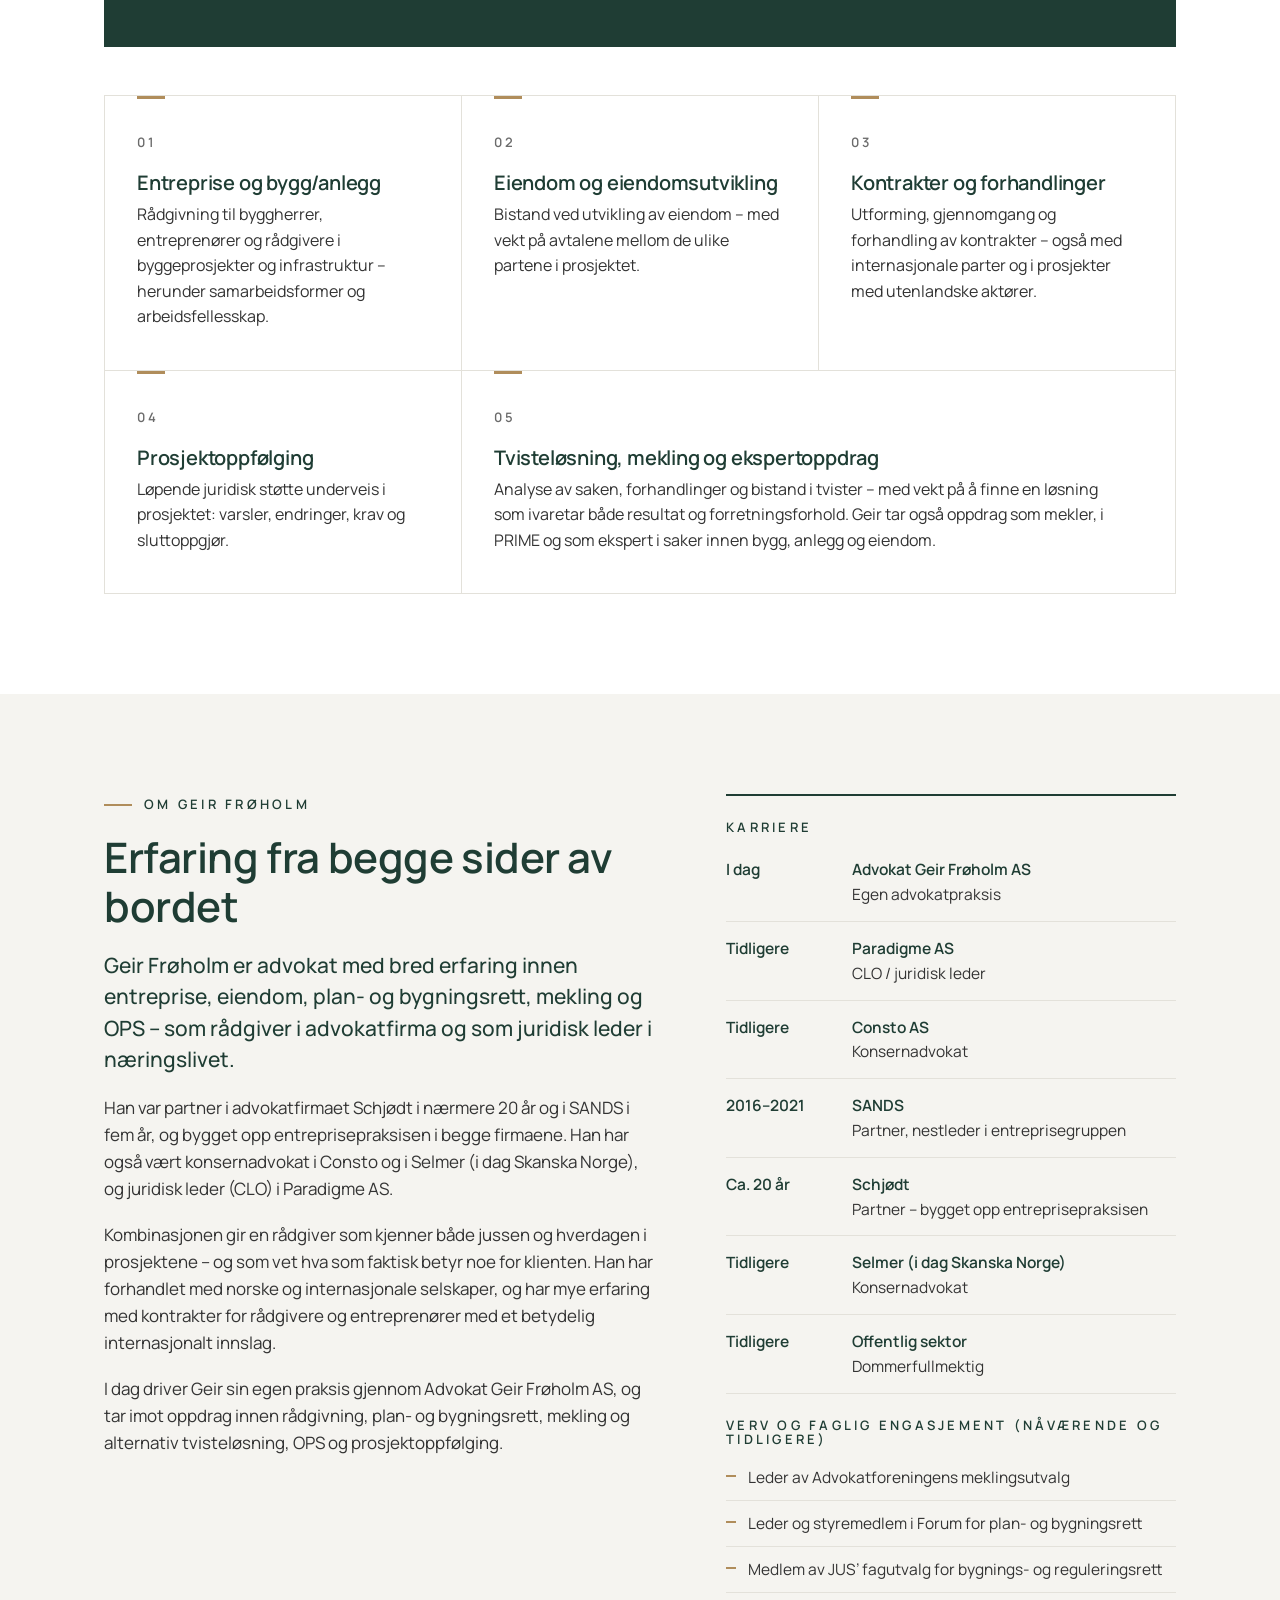
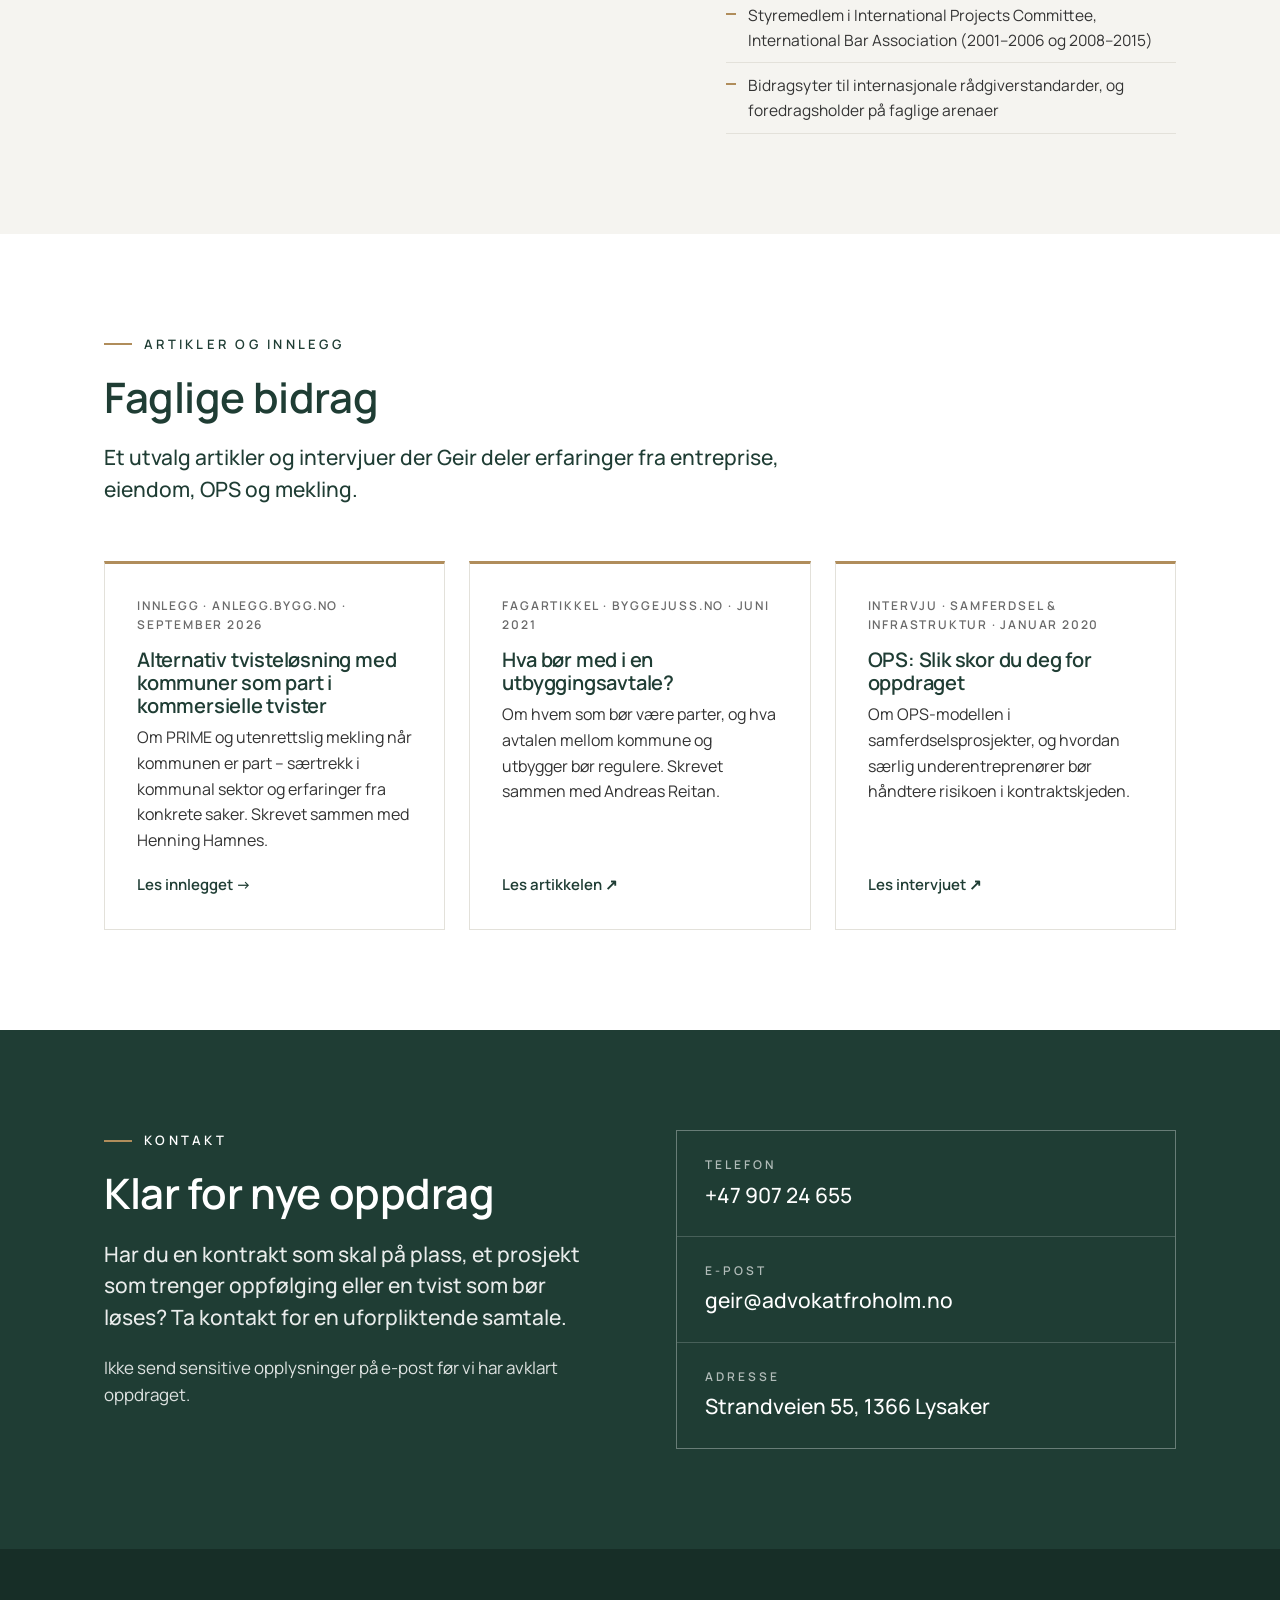
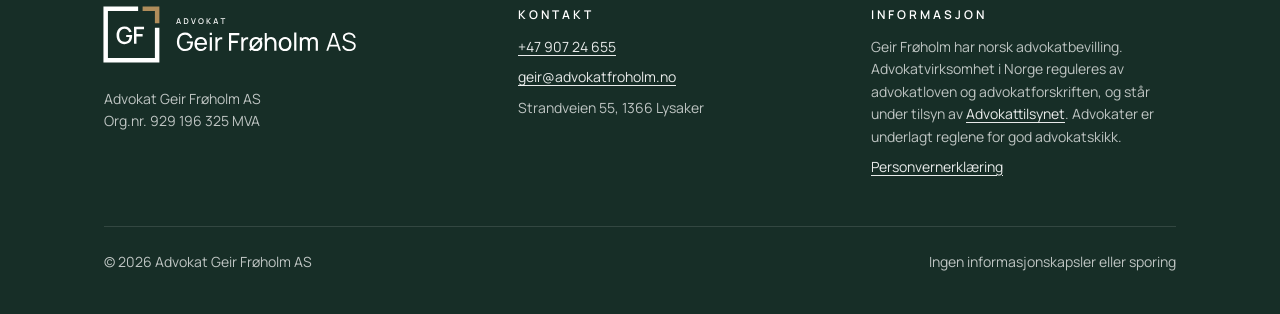
==== commit cc36e49e: "SEO: egne fagsider, strukturerte data, kortere titler, tilgjengelighet - Nye fagsider: /plan-og-bygn" ====
--- a/index.html
+++ b/index.html
@@ -3,8 +3,8 @@
 <head>
 <meta charset="utf-8">
 <meta name="viewport" content="width=device-width, initial-scale=1">
-<title>Advokat Geir Frøholm – plan- og bygningsrett, entreprise og mekling | Lysaker</title>
-<meta name="description" content="Advokat Geir Frøholm bistår byggherrer, entreprenører, rådgivere og eiendomsutviklere med plan- og bygningsrett, mekling og alternativ tvisteløsning, offentlig-privat samarbeid (OPS), kontrakter og prosjektoppfølging. Kontor på Lysaker.">
+<title>Advokat Geir Frøholm – plan- og bygningsrett og mekling, Lysaker</title>
+<meta name="description" content="Advokat på Lysaker for byggherrer, entreprenører og utviklere: plan- og bygningsrett, mekling og alternativ tvisteløsning, OPS og kontrakter.">
 <link rel="canonical" href="https://advokatfroholm.no/">
 <meta property="og:type" content="website">
 <meta property="og:title" content="Advokat Geir Frøholm AS">
@@ -12,6 +12,12 @@
 <meta property="og:url" content="https://advokatfroholm.no/">
 <meta property="og:image" content="https://advokatfroholm.no/assets/og-image.png">
 <meta property="og:locale" content="nb_NO">
+<meta property="og:image:width" content="1200">
+<meta property="og:image:height" content="630">
+<meta property="og:image:alt" content="Advokat Geir Frøholm AS">
+<meta property="og:site_name" content="Advokat Geir Frøholm AS">
+<meta name="twitter:card" content="summary_large_image">
+<meta property="og:locale:alternate" content="en_GB">
 <meta name="theme-color" content="#1F3D34">
 <link rel="icon" href="/favicon.ico" sizes="any">
 <link rel="icon" href="/favicon.svg" type="image/svg+xml">
@@ -24,24 +30,107 @@
 <script type="application/ld+json">
 {
   "@context": "https://schema.org",
-  "@type": "LegalService",
-  "name": "Advokat Geir Frøholm AS",
-  "url": "https://advokatfroholm.no/",
-  "logo": "https://advokatfroholm.no/assets/icon-512.png",
-  "image": "https://advokatfroholm.no/assets/og-image.png",
-  "telephone": "+47 907 24 655",
-  "email": "geir@advokatfroholm.no",
-  "taxID": "929196325",
-  "areaServed": "Norge",
-  "address": {
-    "@type": "PostalAddress",
-    "streetAddress": "Strandveien 55",
-    "postalCode": "1366",
-    "addressLocality": "Lysaker",
-    "addressCountry": "NO"
-  },
-  "founder": { "@type": "Person", "name": "Geir Frøholm", "jobTitle": "Advokat" },
-  "knowsAbout": ["Plan- og bygningsrett", "Mekling", "Alternativ tvisteløsning", "Offentlig-privat samarbeid (OPS)", "Entrepriserett", "Eiendomsrett", "Kontraktsrett", "Tvisteløsning"]
+  "@graph": [
+    {
+      "@type": "LegalService",
+      "@id": "https://advokatfroholm.no/#firma",
+      "name": "Advokat Geir Frøholm AS",
+      "url": "https://advokatfroholm.no/",
+      "logo": {
+        "@type": "ImageObject",
+        "url": "https://advokatfroholm.no/assets/icon-512.png",
+        "width": 512,
+        "height": 512
+      },
+      "image": "https://advokatfroholm.no/assets/og-image.png",
+      "description": "Advokat for byggherrer, entreprenører, rådgivere, eiendomsutviklere og kommuner innen plan- og bygningsrett, mekling og alternativ tvisteløsning, OPS og entreprise.",
+      "telephone": "+47 907 24 655",
+      "email": "geir@advokatfroholm.no",
+      "taxID": "929196325",
+      "vatID": "NO929196325MVA",
+      "areaServed": {
+        "@type": "Country",
+        "name": "Norge"
+      },
+      "address": {
+        "@type": "PostalAddress",
+        "streetAddress": "Strandveien 55",
+        "postalCode": "1366",
+        "addressLocality": "Lysaker",
+        "addressRegion": "Akershus",
+        "addressCountry": "NO"
+      },
+      "founder": {
+        "@id": "https://advokatfroholm.no/#geir"
+      },
+      "knowsAbout": [
+        "Plan- og bygningsrett",
+        "Utbyggingsavtaler",
+        "Rekkefølgekrav",
+        "Mekling",
+        "Prosjektintegrert mekling (PRIME)",
+        "Alternativ tvisteløsning",
+        "Offentlig-privat samarbeid (OPS)",
+        "Entrepriserett",
+        "Eiendomsrett",
+        "Kontraktsrett"
+      ],
+      "hasOfferCatalog": {
+        "@type": "OfferCatalog",
+        "name": "Fagområder",
+        "itemListElement": [
+          {
+            "@type": "Offer",
+            "itemOffered": {
+              "@type": "Service",
+              "name": "Plan- og bygningsrett",
+              "url": "https://advokatfroholm.no/plan-og-bygningsrett.html"
+            }
+          },
+          {
+            "@type": "Offer",
+            "itemOffered": {
+              "@type": "Service",
+              "name": "Mekling og alternativ tvisteløsning",
+              "url": "https://advokatfroholm.no/mekling.html"
+            }
+          },
+          {
+            "@type": "Offer",
+            "itemOffered": {
+              "@type": "Service",
+              "name": "Offentlig-privat samarbeid (OPS)",
+              "url": "https://advokatfroholm.no/ops.html"
+            }
+          }
+        ]
+      }
+    },
+    {
+      "@type": "Person",
+      "@id": "https://advokatfroholm.no/#geir",
+      "name": "Geir Frøholm",
+      "jobTitle": "Advokat",
+      "url": "https://advokatfroholm.no/#om",
+      "worksFor": {
+        "@id": "https://advokatfroholm.no/#firma"
+      }
+    },
+    {
+      "@type": "WebSite",
+      "@id": "https://advokatfroholm.no/#nettsted",
+      "url": "https://advokatfroholm.no/",
+      "name": "Advokat Geir Frøholm",
+      "alternateName": "Advokat Geir Frøholm AS",
+      "inLanguage": [
+        "nb",
+        "en"
+      ],
+      "publisher": {
+        "@id": "https://advokatfroholm.no/#firma"
+      }
+    }
+  ]
 }
 </script>
 </head>
@@ -94,16 +183,19 @@
       <p class="etikett">Spesialfelt</p>
       <div class="spesial-grid">
         <div>
-          <h3>Plan- og bygningsrett</h3>
+          <h3><a href="/plan-og-bygningsrett.html">Plan- og bygningsrett</a></h3>
           <p>Regulering, utbyggingsavtaler og rekkefølgekrav – særlig knyttet til infrastruktur og eiendomsutvikling.</p>
+          <a class="les-mer" href="/plan-og-bygningsrett.html">Les mer →</a>
         </div>
         <div>
-          <h3>Mekling og alternativ tvisteløsning</h3>
+          <h3><a href="/mekling.html">Mekling og alternativ tvisteløsning</a></h3>
           <p>Sertifisert mekler. Utenrettslig mekling, PRIME (prosjektintegrert mekling) og PRIME Light – for å løse uenigheter tidlig, før de blir kostbare rettsprosesser.</p>
+          <a class="les-mer" href="/mekling.html">Les mer →</a>
         </div>
         <div>
-          <h3>Offentlig-privat samarbeid (OPS)</h3>
+          <h3><a href="/ops.html">Offentlig-privat samarbeid (OPS)</a></h3>
           <p>Lang erfaring med OPS-prosjekter innen infrastruktur og kommunale formålsbygg – fra valg av modell og kontraktsstruktur til gjennomføring, drift og eventuelle tvister.</p>
+          <a class="les-mer" href="/ops.html">Les mer →</a>
         </div>
       </div>
     </div>
@@ -223,17 +315,17 @@
   <div class="wrap">
     <div class="bunn-grid">
       <div>
-        <img src="/assets/logo-negativ.svg" alt="Advokat Geir Frøholm AS" width="500" height="148">
+        <img src="/assets/logo-negativ.svg" alt="Advokat Geir Frøholm AS" width="500" height="148" loading="lazy">
         <p>Advokat Geir Frøholm AS<br>Org.nr. 929 196 325 MVA</p>
       </div>
       <div>
-        <h4>Kontakt</h4>
+        <p class="bunn-tittel">Kontakt</p>
         <p><a href="tel:+4790724655">+47 907 24 655</a></p>
         <p><a href="mailto:geir@advokatfroholm.no">geir@advokatfroholm.no</a></p>
         <p>Strandveien 55, 1366 Lysaker</p>
       </div>
       <div>
-        <h4>Informasjon</h4>
+        <p class="bunn-tittel">Informasjon</p>
         <p>Geir Frøholm har norsk advokatbevilling. Advokatvirksomhet i Norge reguleres av advokatloven og advokatforskriften, og står under tilsyn av <a href="https://tilsynet.no" rel="noopener">Advokattilsynet</a>. Advokater er underlagt reglene for god advokatskikk.</p>
         <p><a href="/personvern.html">Personvernerklæring</a></p>
       </div>
--- a/assets/style.css
+++ b/assets/style.css
@@ -82,7 +82,7 @@
 .knapp:hover { background: var(--gronn-2); border-color: var(--gronn-2); }
 .knapp.lys { background: transparent; color: var(--hvit) !important; border-color: rgba(255,255,255,.6); }
 .knapp.lys:hover { background: var(--hvit); color: var(--gronn) !important; }
-.knapp.messing { background: var(--messing); border-color: var(--messing); color: var(--gronn) !important; }
+.knapp.messing { background: var(--messing); border-color: var(--messing); color: #172E27 !important; }
 .knapp.messing:hover { background: #C29F6C; border-color: #C29F6C; }
 
 /* Hero */
@@ -147,7 +147,7 @@
 .bunn { background: #172E27; color: rgba(255,255,255,.72); padding: 56px 0 40px; font-size: 14px; }
 .bunn-grid { display: grid; grid-template-columns: 1.2fr 1fr 1fr; gap: 48px; }
 .bunn img { width: 280px; height: auto; margin: -12px 0 12px -14px; }
-.bunn h4 { color: var(--hvit); font-size: 12px; letter-spacing: .25em; text-transform: uppercase; margin: 0 0 12px; font-weight: 600; }
+.bunn .bunn-tittel { color: var(--hvit); font-size: 12px; letter-spacing: .25em; text-transform: uppercase; margin: 0 0 12px; font-weight: 600; }
 .bunn p { margin: 0 0 8px; }
 .bunn a { color: rgba(255,255,255,.9); }
 .bunn .smaa { border-top: 1px solid rgba(255,255,255,.12); margin-top: 40px; padding-top: 24px; display: flex; justify-content: space-between; gap: 16px; flex-wrap: wrap; }
@@ -232,3 +232,20 @@
 .sitat { margin: 36px 0; padding: 4px 0 4px 24px; border-left: 3px solid var(--messing); font-size: clamp(20px, 2.4vw, 24px); font-weight: 500; line-height: 1.4; color: var(--gronn); }
 .artikkel-cta { margin-top: 56px; background: var(--lys); padding: 32px; display: flex; gap: 24px; align-items: center; justify-content: space-between; flex-wrap: wrap; }
 .artikkel-cta p { margin: 0; max-width: 46ch; color: var(--gronn); font-weight: 500; }
+
+/* Lenker i spesialfelt */
+.spesial h3 a { color: var(--hvit); text-decoration: none; }
+.spesial h3 a:hover { color: #E6D3B3; text-decoration: underline; }
+.spesial .les-mer { display: inline-block; margin-top: 14px; color: #E6D3B3; font-weight: 600; font-size: 15px; text-decoration: none; }
+.spesial .les-mer:hover { color: var(--hvit); text-decoration: underline; }
+
+/* Fagsider */
+.fagside .tilbake { font-size: 14.5px; color: #6B6B6B; }
+.fagside .tilbake a { text-decoration: none; }
+.faq { border-top: 1px solid var(--linje); padding: 14px 0; }
+.faq:last-of-type { border-bottom: 1px solid var(--linje); }
+.faq summary { cursor: pointer; font-weight: 600; color: var(--gronn); list-style-position: outside; }
+.faq p { margin: 10px 0 0; }
+.relatert { padding-left: 20px; margin: 0; }
+.relatert li { margin: 0 0 8px; }
+.relatert-lenke { margin-top: 24px; }
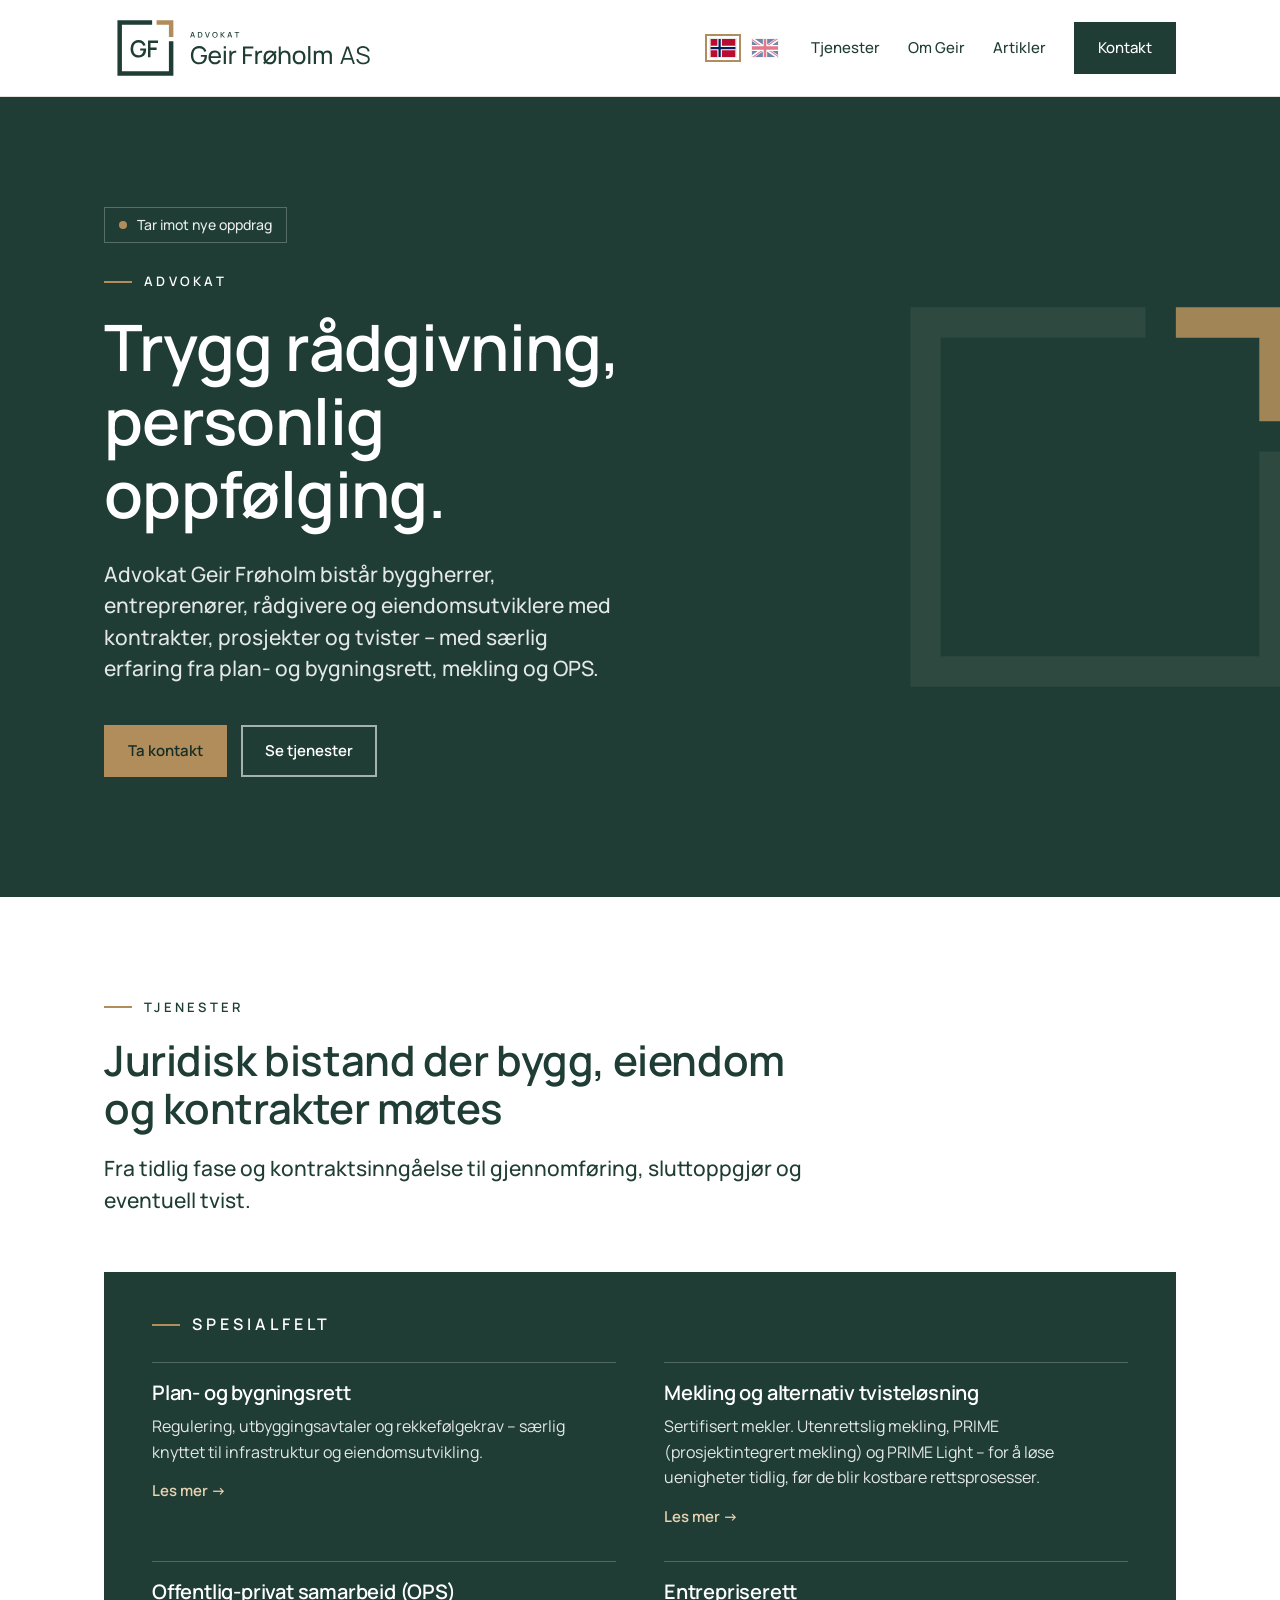
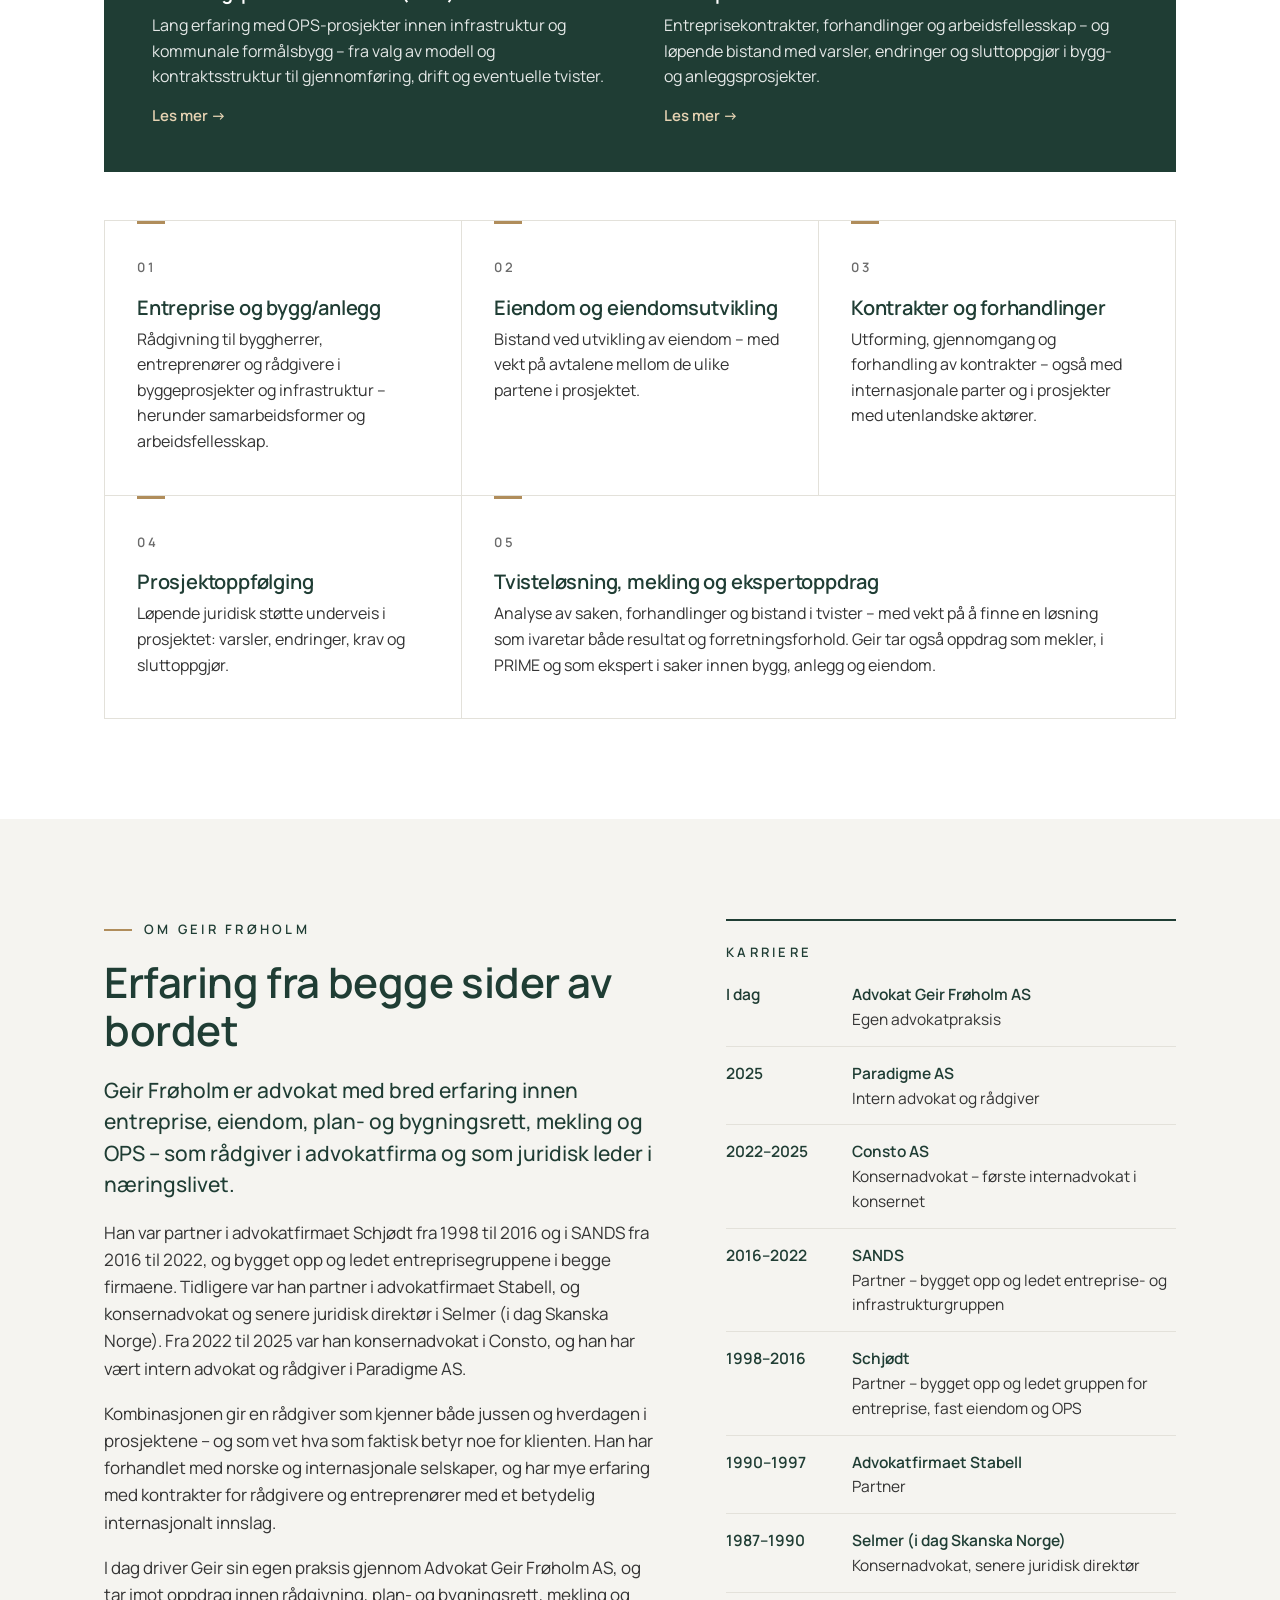
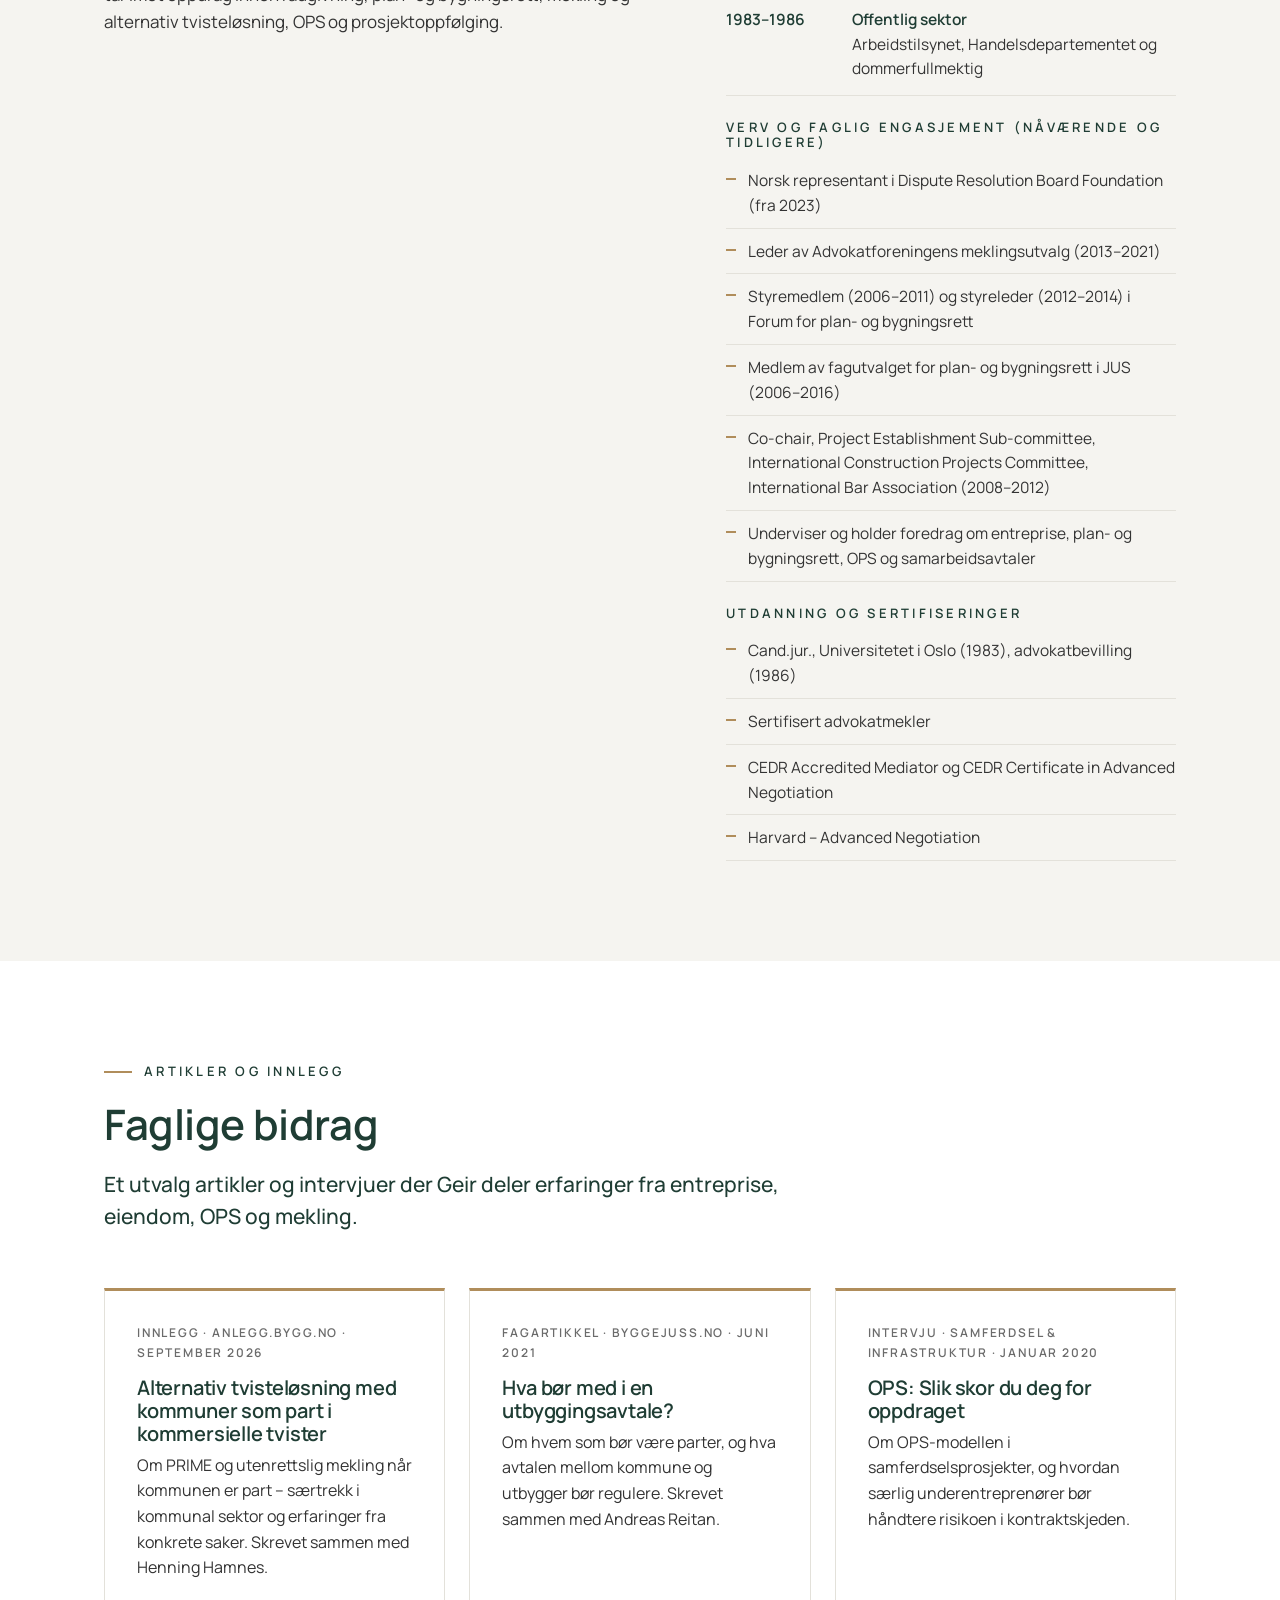
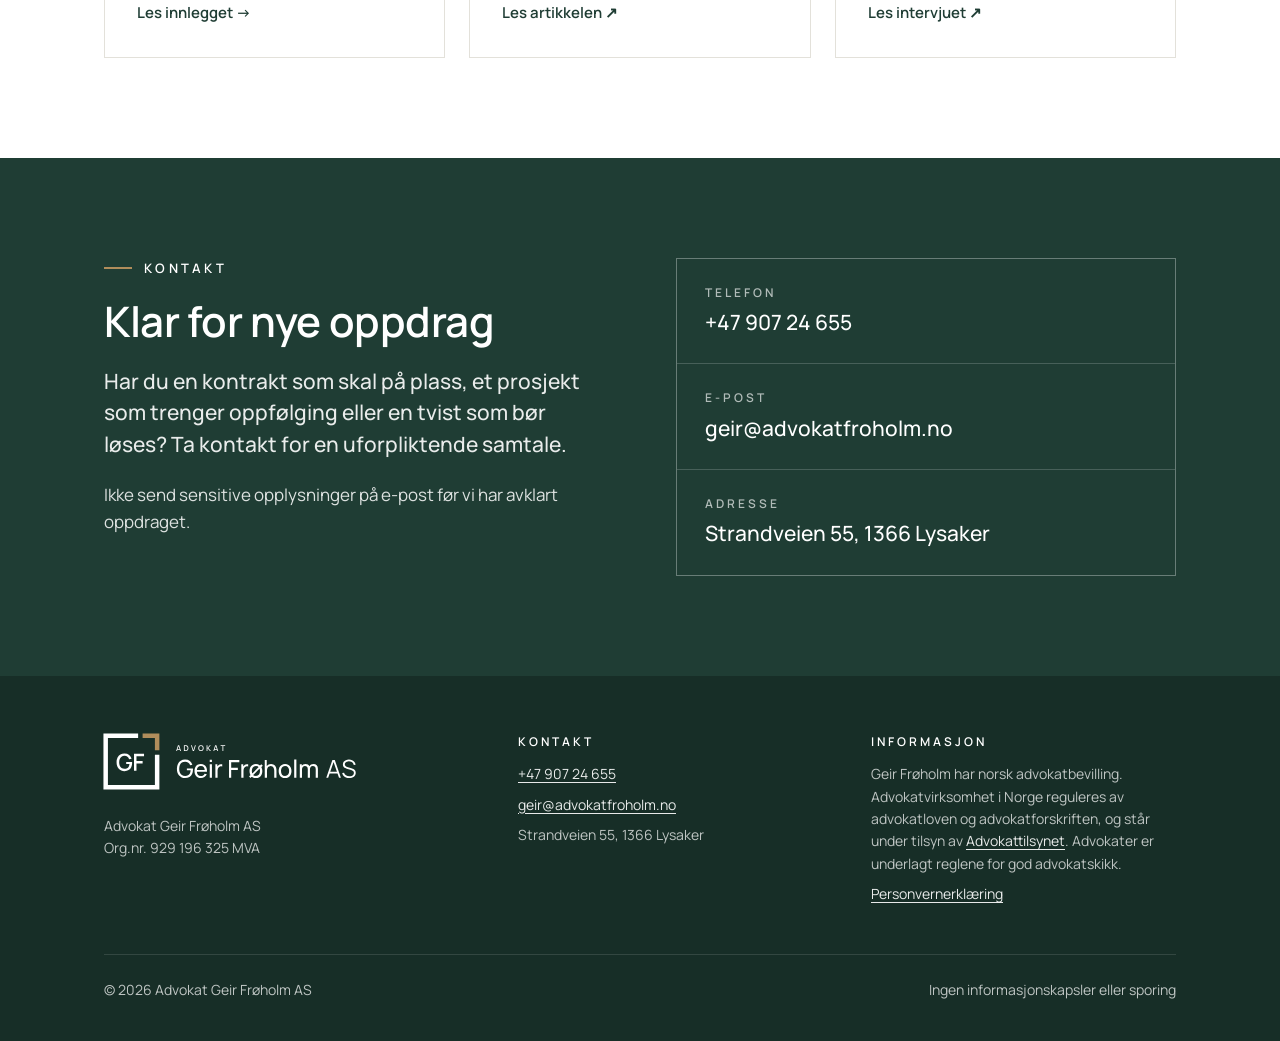
==== commit fa2e6eec: "Entrepriserett som fjerde spesialfelt med egen fagside; karriere, verv og utdanning oppdatert etter " ====
--- a/index.html
+++ b/index.html
@@ -102,6 +102,14 @@
               "name": "Offentlig-privat samarbeid (OPS)",
               "url": "https://advokatfroholm.no/ops.html"
             }
+          },
+          {
+            "@type": "Offer",
+            "itemOffered": {
+              "@type": "Service",
+              "name": "Entrepriserett",
+              "url": "https://advokatfroholm.no/entrepriserett.html"
+            }
           }
         ]
       }
@@ -197,6 +205,11 @@
           <p>Lang erfaring med OPS-prosjekter innen infrastruktur og kommunale formålsbygg – fra valg av modell og kontraktsstruktur til gjennomføring, drift og eventuelle tvister.</p>
           <a class="les-mer" href="/ops.html">Les mer →</a>
         </div>
+        <div>
+          <h3><a href="/entrepriserett.html">Entrepriserett</a></h3>
+          <p>Entreprisekontrakter, forhandlinger og arbeidsfellesskap – og løpende bistand med varsler, endringer og sluttoppgjør i bygg- og anleggsprosjekter.</p>
+          <a class="les-mer" href="/entrepriserett.html">Les mer →</a>
+        </div>
       </div>
     </div>
     <div class="tjenester">
@@ -235,7 +248,7 @@
       <p class="etikett">Om Geir Frøholm</p>
       <h2>Erfaring fra begge sider av bordet</h2>
       <p class="ingress">Geir Frøholm er advokat med bred erfaring innen entreprise, eiendom, plan- og bygningsrett, mekling og OPS – som rådgiver i advokatfirma og som juridisk leder i næringslivet.</p>
-      <p>Han var partner i advokatfirmaet Schjødt i nærmere 20 år og i SANDS i fem år, og bygget opp entreprisepraksisen i begge firmaene. Han har også vært konsernadvokat i Consto og i Selmer (i dag Skanska Norge), og juridisk leder (CLO) i Paradigme AS.</p>
+      <p>Han var partner i advokatfirmaet Schjødt fra 1998 til 2016 og i SANDS fra 2016 til 2022, og bygget opp og ledet entreprisegruppene i begge firmaene. Tidligere var han partner i advokatfirmaet Stabell, og konsernadvokat og senere juridisk direktør i Selmer (i dag Skanska Norge). Fra 2022 til 2025 var han konsernadvokat i Consto, og han har vært intern advokat og rådgiver i Paradigme AS.</p>
       <p>Kombinasjonen gir en rådgiver som kjenner både jussen og hverdagen i prosjektene – og som vet hva som faktisk betyr noe for klienten. Han har forhandlet med norske og internasjonale selskaper, og har mye erfaring med kontrakter for rådgivere og entreprenører med et betydelig internasjonalt innslag.</p>
       <p>I dag driver Geir sin egen praksis gjennom Advokat Geir Frøholm AS, og tar imot oppdrag innen rådgivning, plan- og bygningsrett, mekling og alternativ tvisteløsning, OPS og prosjektoppfølging.</p>
     </div>
@@ -243,20 +256,29 @@
       <h3>Karriere</h3>
       <ul class="tidslinje">
         <li><span class="aar">I dag</span><span><b>Advokat Geir Frøholm AS</b>Egen advokatpraksis</span></li>
-        <li><span class="aar">Tidligere</span><span><b>Paradigme AS</b>CLO / juridisk leder</span></li>
-        <li><span class="aar">Tidligere</span><span><b>Consto AS</b>Konsernadvokat</span></li>
-        <li><span class="aar">2016–2021</span><span><b>SANDS</b>Partner, nestleder i entreprisegruppen</span></li>
-        <li><span class="aar">Ca. 20 år</span><span><b>Schjødt</b>Partner – bygget opp entreprisepraksisen</span></li>
-        <li><span class="aar">Tidligere</span><span><b>Selmer (i dag Skanska Norge)</b>Konsernadvokat</span></li>
-        <li><span class="aar">Tidligere</span><span><b>Offentlig sektor</b>Dommerfullmektig</span></li>
+        <li><span class="aar">2025</span><span><b>Paradigme AS</b>Intern advokat og rådgiver</span></li>
+        <li><span class="aar">2022–2025</span><span><b>Consto AS</b>Konsernadvokat – første internadvokat i konsernet</span></li>
+        <li><span class="aar">2016–2022</span><span><b>SANDS</b>Partner – bygget opp og ledet entreprise- og infrastrukturgruppen</span></li>
+        <li><span class="aar">1998–2016</span><span><b>Schjødt</b>Partner – bygget opp og ledet gruppen for entreprise, fast eiendom og OPS</span></li>
+        <li><span class="aar">1990–1997</span><span><b>Advokatfirmaet Stabell</b>Partner</span></li>
+        <li><span class="aar">1987–1990</span><span><b>Selmer (i dag Skanska Norge)</b>Konsernadvokat, senere juridisk direktør</span></li>
+        <li><span class="aar">1983–1986</span><span><b>Offentlig sektor</b>Arbeidstilsynet, Handelsdepartementet og dommerfullmektig</span></li>
       </ul>
       <h3>Verv og faglig engasjement (nåværende og tidligere)</h3>
       <ul class="verv">
-        <li>Leder av Advokatforeningens meklingsutvalg</li>
-        <li>Leder og styremedlem i Forum for plan- og bygningsrett</li>
-        <li>Medlem av JUS’ fagutvalg for bygnings- og reguleringsrett</li>
-        <li>Styremedlem i International Projects Committee, International Bar Association (2001–2006 og 2008–2015)</li>
-        <li>Bidragsyter til internasjonale rådgiverstandarder, og foredragsholder på faglige arenaer</li>
+        <li>Norsk representant i Dispute Resolution Board Foundation (fra 2023)</li>
+        <li>Leder av Advokatforeningens meklingsutvalg (2013–2021)</li>
+        <li>Styremedlem (2006–2011) og styreleder (2012–2014) i Forum for plan- og bygningsrett</li>
+        <li>Medlem av fagutvalget for plan- og bygningsrett i JUS (2006–2016)</li>
+        <li>Co-chair, Project Establishment Sub-committee, International Construction Projects Committee, International Bar Association (2008–2012)</li>
+        <li>Underviser og holder foredrag om entreprise, plan- og bygningsrett, OPS og samarbeidsavtaler</li>
+      </ul>
+      <h3>Utdanning og sertifiseringer</h3>
+      <ul class="verv">
+        <li>Cand.jur., Universitetet i Oslo (1983), advokatbevilling (1986)</li>
+        <li>Sertifisert advokatmekler</li>
+        <li>CEDR Accredited Mediator og CEDR Certificate in Advanced Negotiation</li>
+        <li>Harvard – Advanced Negotiation</li>
       </ul>
     </aside>
   </div>
--- a/assets/style.css
+++ b/assets/style.css
@@ -201,11 +201,11 @@
 /* Spesialfelt */
 .spesial { background: var(--gronn); color: rgba(255,255,255,.88); padding: 40px 48px 44px; margin-bottom: 48px; }
 .spesial .etikett { color: var(--hvit); margin-bottom: 24px; }
-.spesial-grid { display: grid; grid-template-columns: repeat(3, 1fr); gap: 40px; }
+.spesial-grid { display: grid; grid-template-columns: repeat(2, 1fr); gap: 32px 48px; }
 .spesial-grid > div { min-width: 0; border-top: 1px solid rgba(255,255,255,.22); padding-top: 18px; }
 .spesial h3 { color: var(--hvit); font-size: 20px; margin: 0 0 10px; }
 .spesial p { margin: 0; font-size: 16px; }
-@media (max-width: 900px) { .spesial { padding: 32px 24px 36px; } .spesial-grid { grid-template-columns: 1fr; gap: 24px; } }
+@media (max-width: 900px) { .spesial { padding: 32px 24px 36px; } } @media (max-width: 700px) { .spesial-grid { grid-template-columns: 1fr; gap: 24px; } }
 
 /* Artikler */
 .artikler { display: grid; grid-template-columns: repeat(3, 1fr); gap: 24px; }
